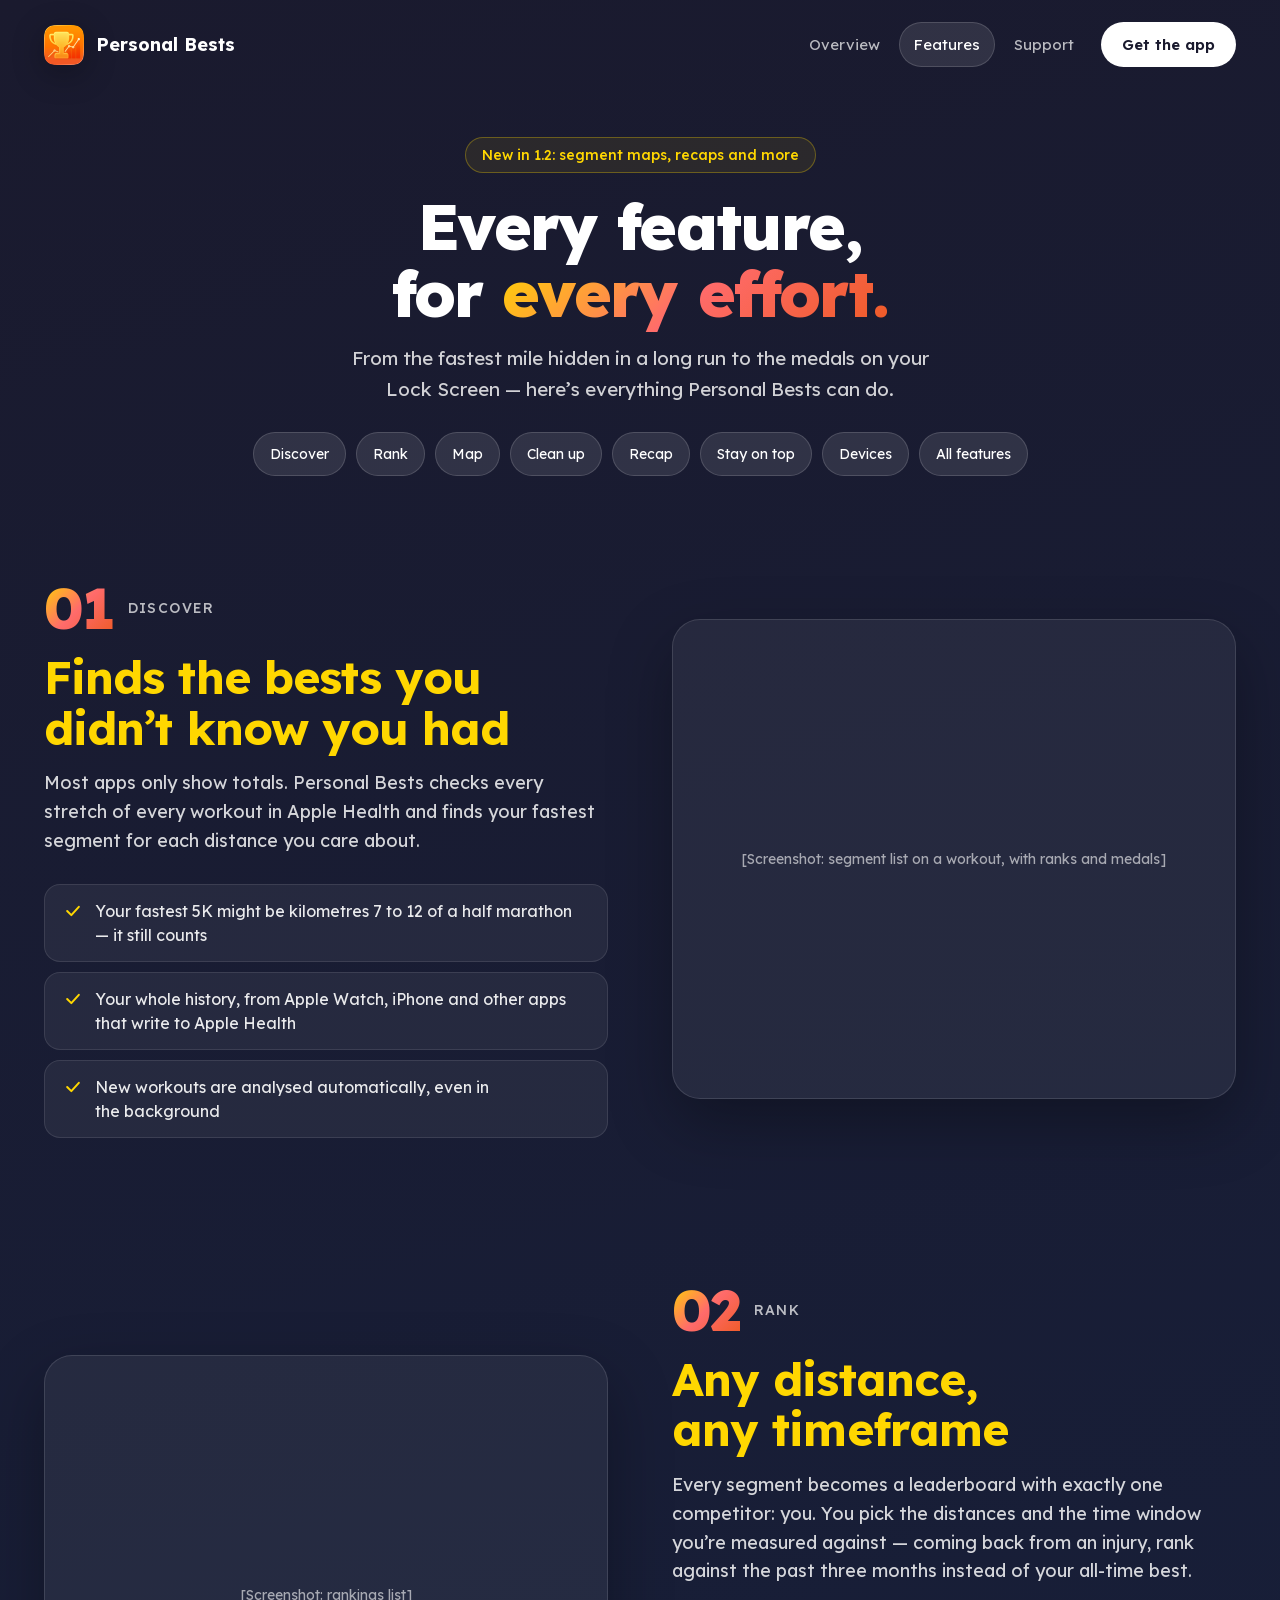
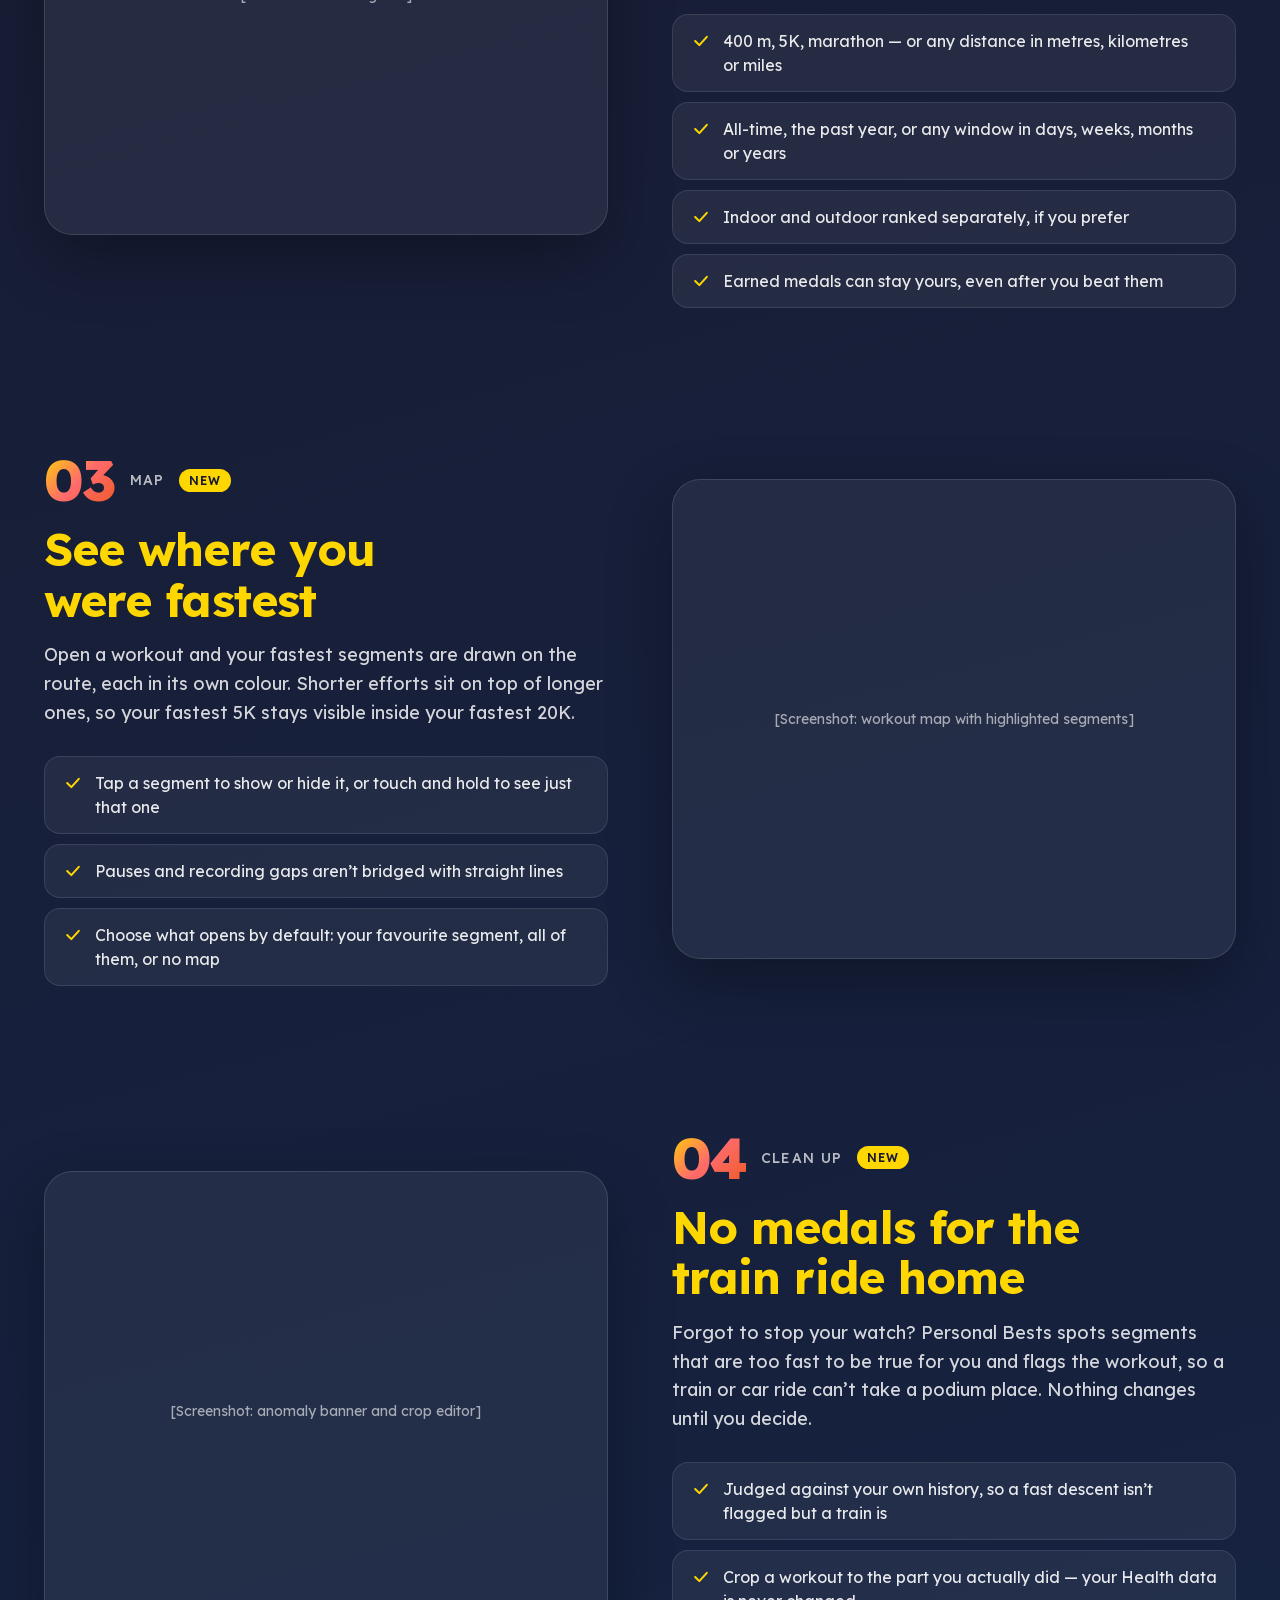
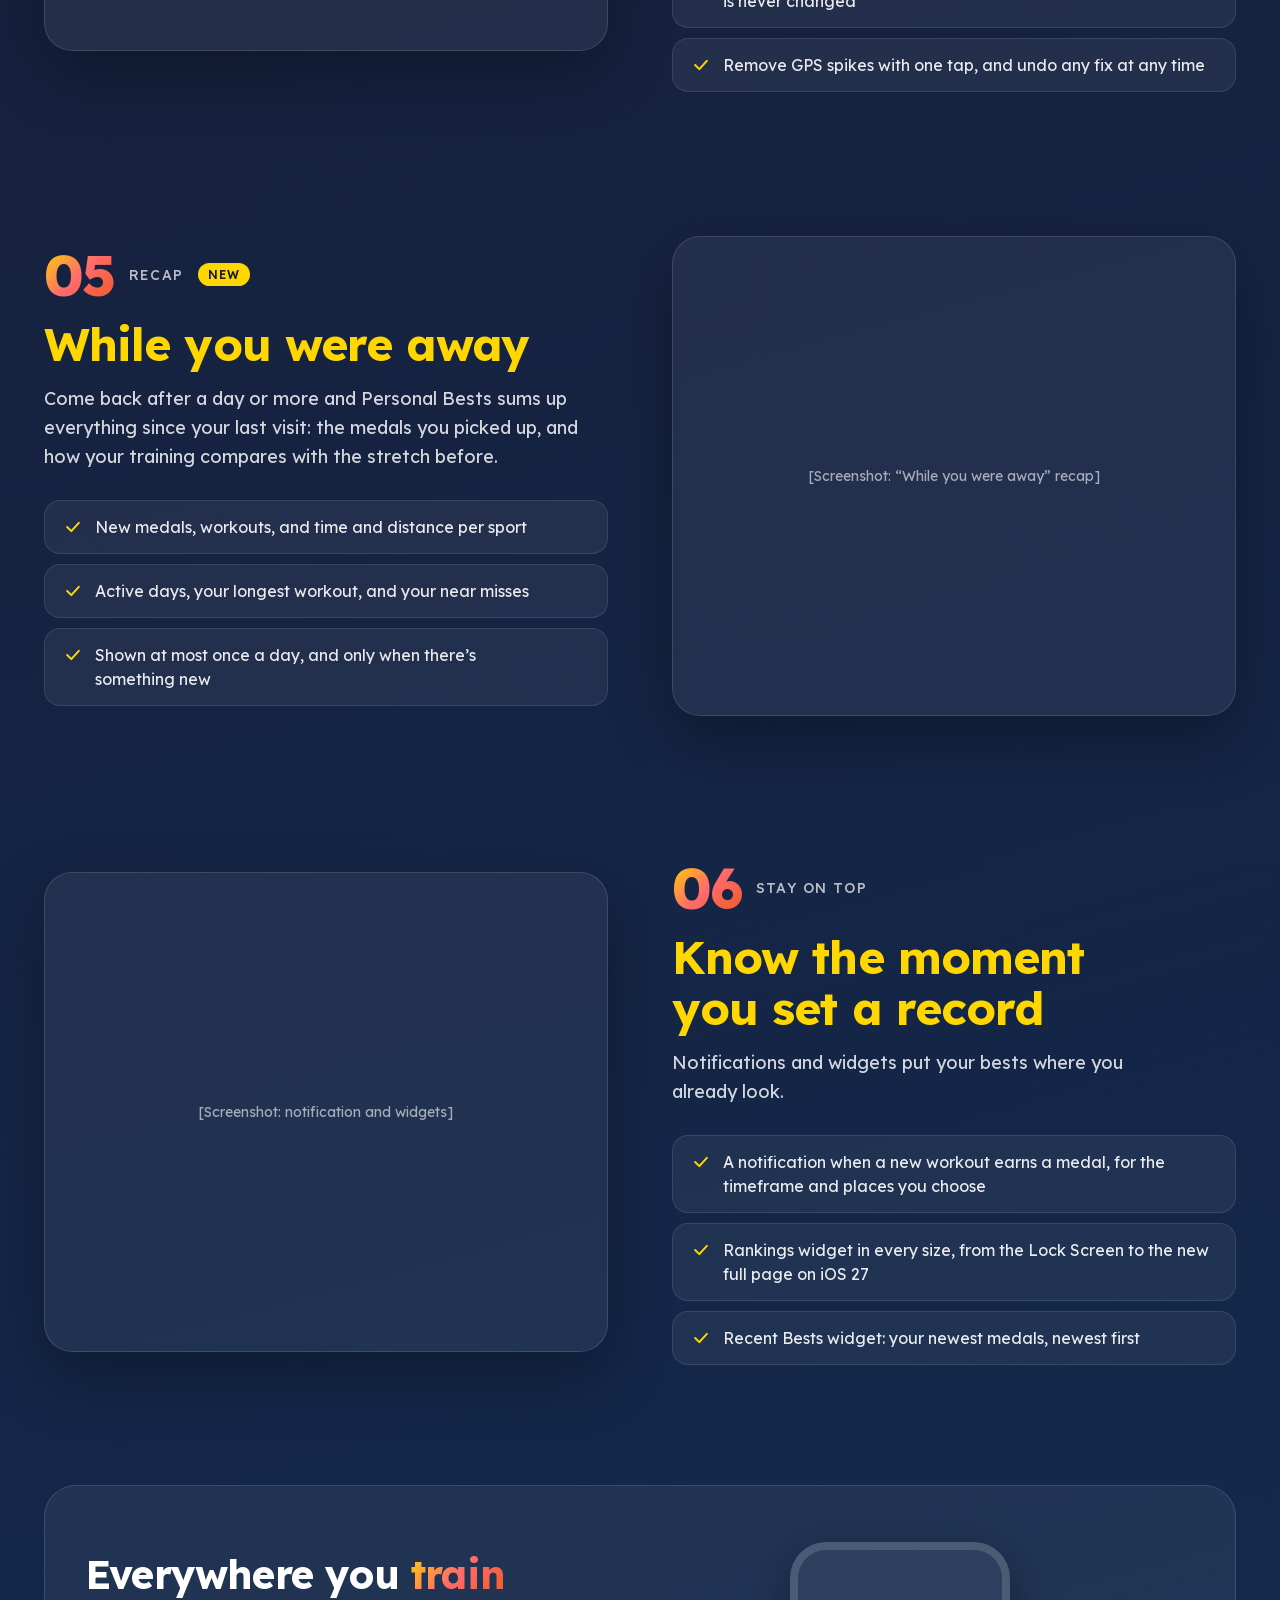
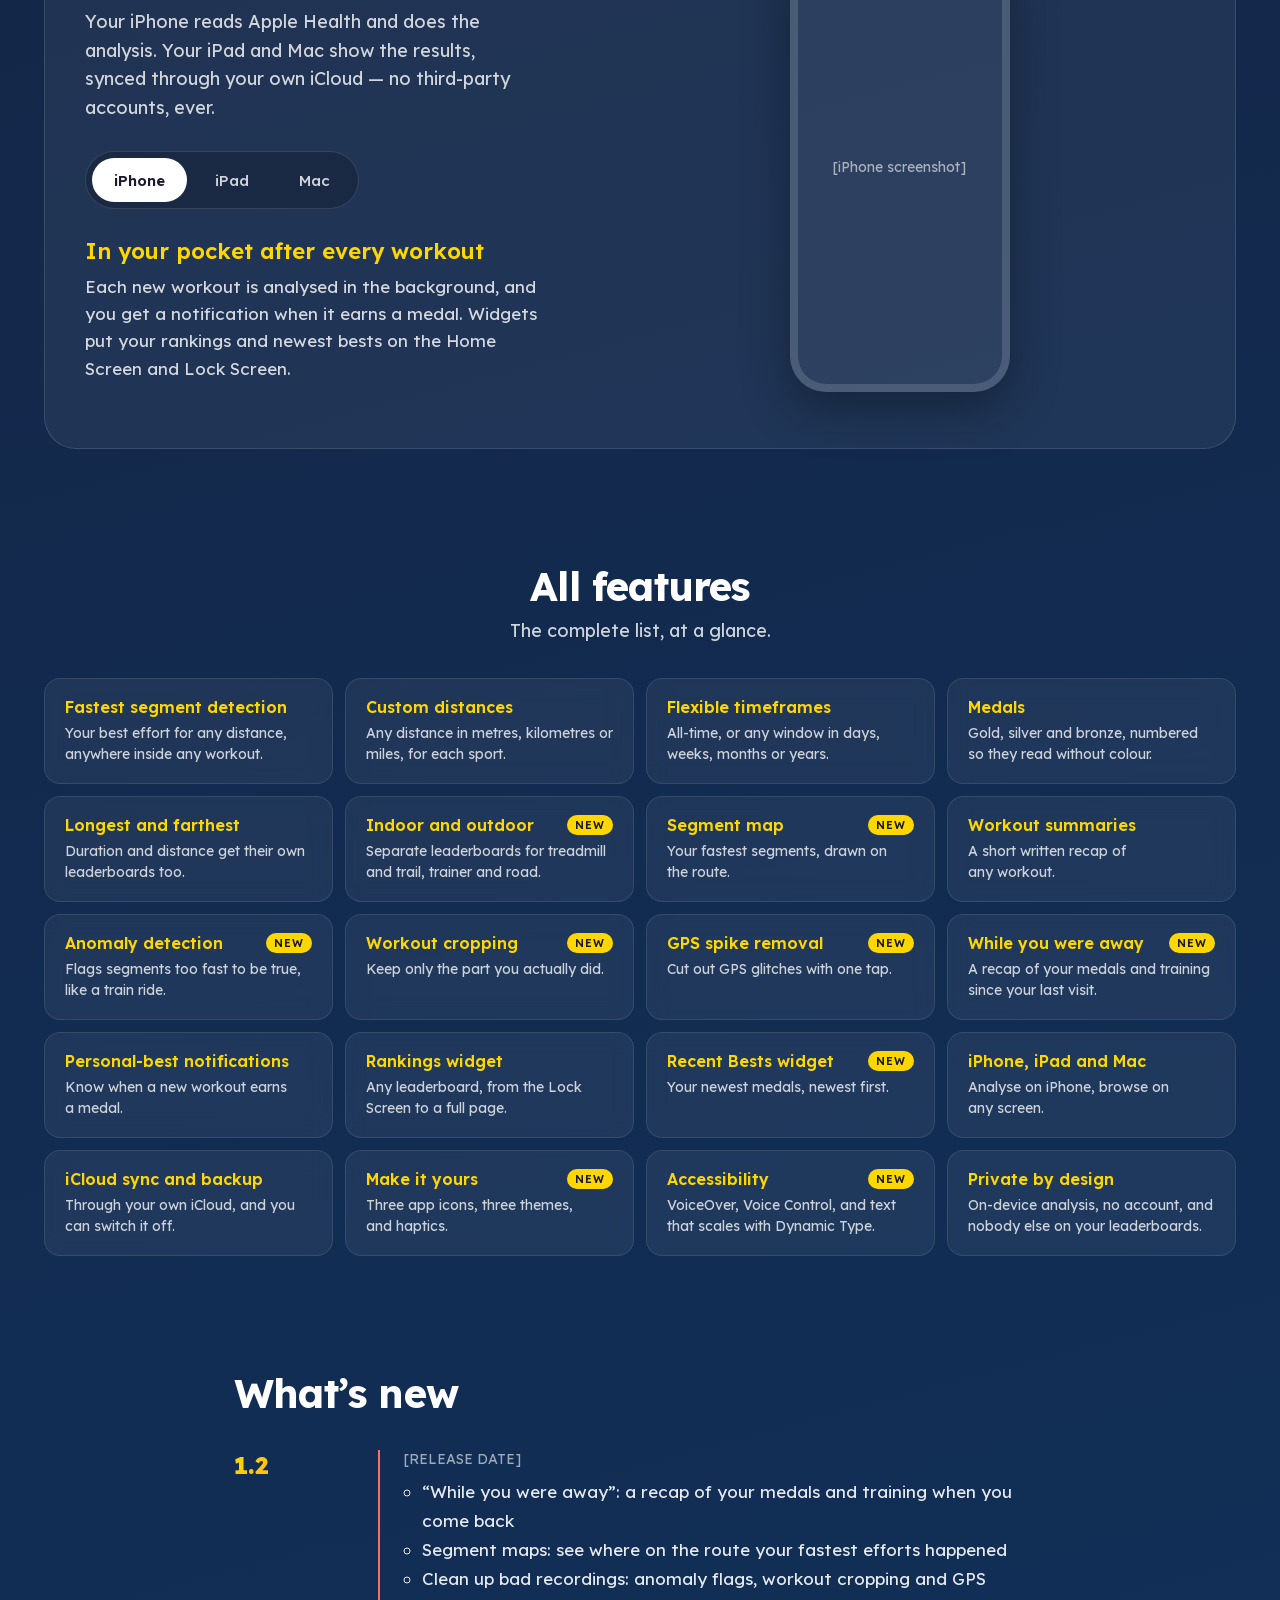
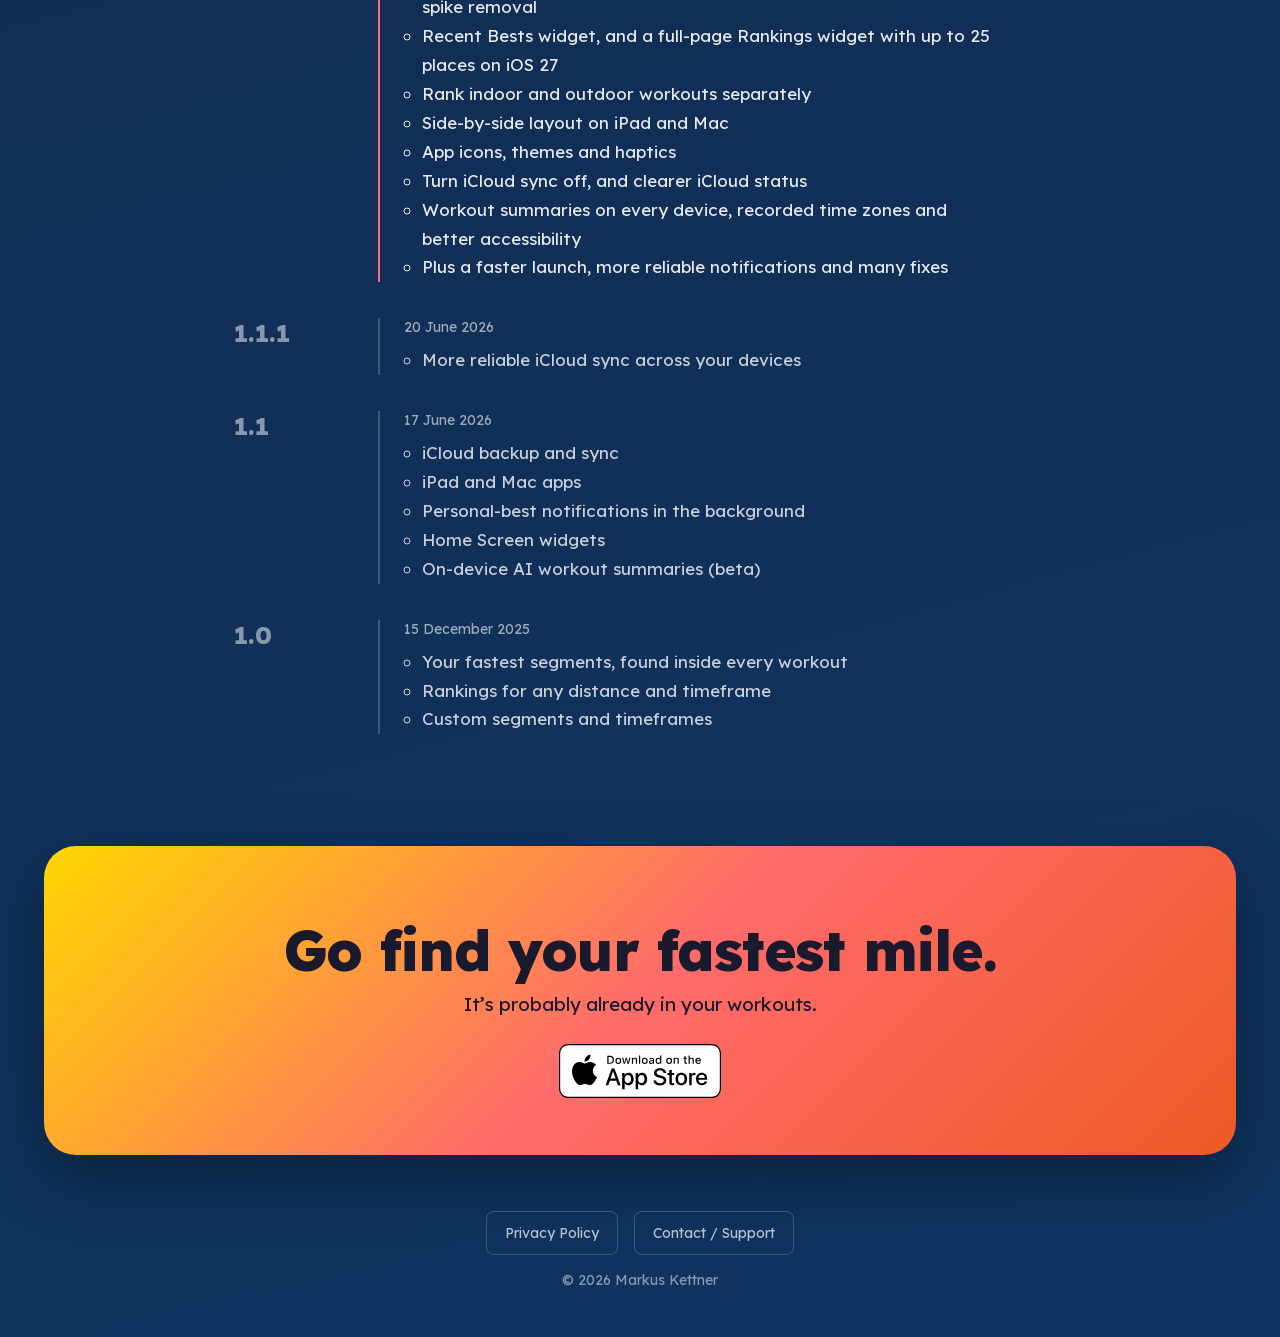
==== features.html @ b1c2fd25 "Redesign the site: new home page, a features page, self-hosted Lexend The home page leads with "Your" ====
<!DOCTYPE html>
<html lang="en">

<head>
    <meta charset="UTF-8">
    <meta name="viewport" content="width=device-width, initial-scale=1.0">
    <title>All Features - Personal Bests</title>
    <meta name="description"
        content="Everything Personal Bests can do: find your fastest efforts inside every workout, rank any distance over any timeframe, and sync privately across iPhone, iPad and Mac.">

    <!-- Open Graph / Facebook -->
    <meta property="og:type" content="website">
    <meta property="og:url" content="https://pb.kettner.berlin/features.html">
    <meta property="og:title" content="All Features - Personal Bests">
    <meta property="og:description"
        content="Everything Personal Bests can do: find your fastest efforts inside every workout, rank any distance over any timeframe, and sync privately across iPhone, iPad and Mac.">
    <meta property="og:image" content="https://pb.kettner.berlin/personal_bests_1200x630.png">
    <meta property="og:image:width" content="1200">
    <meta property="og:image:height" content="630">
    <meta property="og:site_name" content="Personal Bests">

    <!-- Twitter -->
    <meta name="twitter:card" content="summary_large_image">
    <meta name="twitter:title" content="All Features - Personal Bests">
    <meta name="twitter:description"
        content="Everything Personal Bests can do: find your fastest efforts inside every workout, rank any distance over any timeframe, and sync privately across iPhone, iPad and Mac.">
    <meta name="twitter:image" content="https://pb.kettner.berlin/personal_bests_1200x630.png">

    <link rel="icon" type="image/png" href="icon.png">
    <link rel="apple-touch-icon" href="icon.png">
    <link rel="preload" href="fonts/lexend-latin.woff2" as="font" type="font/woff2" crossorigin>
    <link rel="stylesheet" href="styles.css">
</head>

<body>
    <header class="wrap site-header">
        <a href="index.html" class="brand">
            <img src="icon.png" alt="" width="40" height="40">
            Personal Bests
        </a>
        <nav class="site-nav" aria-label="Main">
            <a href="index.html">Overview</a>
            <a href="features.html" aria-current="page">Features</a>
            <a href="support.html">Support</a>
            <a href="https://apps.apple.com/us/app/personal-bests/id6756506641" class="nav-cta" target="_blank" rel="noopener noreferrer">Get the app</a>
        </nav>
    </header>

    <main>
        <section class="wrap-narrow page-header" id="top">
            <a href="#changelog" class="eyebrow-pill">New in 1.2: segment maps, recaps and more</a>
            <h1>Every feature,<br> for <span class="gradient-text nowrap">every effort.</span></h1>
            <p class="lead">From the fastest mile hidden in a long run to the medals on your Lock Screen — here’s everything Personal Bests can do.</p>
            <nav class="pill-row" aria-label="On this page">
                <a href="#discover" class="pill">Discover</a>
                <a href="#rank" class="pill">Rank</a>
                <a href="#map" class="pill">Map</a>
                <a href="#clean-up" class="pill">Clean up</a>
                <a href="#recap" class="pill">Recap</a>
                <a href="#notify" class="pill">Stay on top</a>
                <a href="#devices" class="pill">Devices</a>
                <a href="#all" class="pill">All features</a>
            </nav>
        </section>


        <section class="wrap spot" id="discover">
            <div class="spot-copy">
                <div class="spot-head">
                    <span class="spot-no gradient-text">01</span>
                    <span class="kicker">Discover</span>
                </div>
                <h2>Finds the bests you didn’t know you had</h2>
                <p>Most apps only show totals. Personal Bests checks every stretch of every workout in Apple Health and finds your fastest segment for each distance you care about.</p>
                <ul class="checklist">
                    <li><svg width="20" height="20" viewBox="0 0 24 24" fill="none" stroke="#ffd700" stroke-width="2.4" stroke-linecap="round" stroke-linejoin="round" aria-hidden="true"><path d="M5 12l5 5 9-10"/></svg><span>Your fastest 5K might be kilometres 7 to 12 of a half marathon — it still counts</span></li>
                    <li><svg width="20" height="20" viewBox="0 0 24 24" fill="none" stroke="#ffd700" stroke-width="2.4" stroke-linecap="round" stroke-linejoin="round" aria-hidden="true"><path d="M5 12l5 5 9-10"/></svg><span>Your whole history, from Apple Watch, iPhone and other apps that write to Apple Health</span></li>
                    <li><svg width="20" height="20" viewBox="0 0 24 24" fill="none" stroke="#ffd700" stroke-width="2.4" stroke-linecap="round" stroke-linejoin="round" aria-hidden="true"><path d="M5 12l5 5 9-10"/></svg><span>New workouts are analysed automatically, even in the background</span></li>
                </ul>
            </div>
            <div class="shot">[Screenshot: segment list on a workout, with ranks and medals]</div>
        </section>

        <section class="wrap spot reverse" id="rank">
            <div class="spot-copy">
                <div class="spot-head">
                    <span class="spot-no gradient-text">02</span>
                    <span class="kicker">Rank</span>
                </div>
                <h2>Any distance, any timeframe</h2>
                <p>Every segment becomes a leaderboard with exactly one competitor: you. You pick the distances and the time window you’re measured against — coming back from an injury, rank against the past three months instead of your all-time best.</p>
                <ul class="checklist">
                    <li><svg width="20" height="20" viewBox="0 0 24 24" fill="none" stroke="#ffd700" stroke-width="2.4" stroke-linecap="round" stroke-linejoin="round" aria-hidden="true"><path d="M5 12l5 5 9-10"/></svg><span>400 m, 5K, marathon — or any distance in metres, kilometres or miles</span></li>
                    <li><svg width="20" height="20" viewBox="0 0 24 24" fill="none" stroke="#ffd700" stroke-width="2.4" stroke-linecap="round" stroke-linejoin="round" aria-hidden="true"><path d="M5 12l5 5 9-10"/></svg><span>All-time, the past year, or any window in days, weeks, months or years</span></li>
                    <li><svg width="20" height="20" viewBox="0 0 24 24" fill="none" stroke="#ffd700" stroke-width="2.4" stroke-linecap="round" stroke-linejoin="round" aria-hidden="true"><path d="M5 12l5 5 9-10"/></svg><span>Indoor and outdoor ranked separately, if you prefer</span></li>
                    <li><svg width="20" height="20" viewBox="0 0 24 24" fill="none" stroke="#ffd700" stroke-width="2.4" stroke-linecap="round" stroke-linejoin="round" aria-hidden="true"><path d="M5 12l5 5 9-10"/></svg><span>Earned medals can stay yours, even after you beat them</span></li>
                </ul>
            </div>
            <div class="shot">[Screenshot: rankings list]</div>
        </section>

        <section class="wrap spot" id="map">
            <div class="spot-copy">
                <div class="spot-head">
                    <span class="spot-no gradient-text">03</span>
                    <span class="kicker">Map</span>
                    <span class="badge-new">New</span>
                </div>
                <h2>See where you were fastest</h2>
                <p>Open a workout and your fastest segments are drawn on the route, each in its own colour. Shorter efforts sit on top of longer ones, so your fastest 5K stays visible inside your fastest 20K.</p>
                <ul class="checklist">
                    <li><svg width="20" height="20" viewBox="0 0 24 24" fill="none" stroke="#ffd700" stroke-width="2.4" stroke-linecap="round" stroke-linejoin="round" aria-hidden="true"><path d="M5 12l5 5 9-10"/></svg><span>Tap a segment to show or hide it, or touch and hold to see just that one</span></li>
                    <li><svg width="20" height="20" viewBox="0 0 24 24" fill="none" stroke="#ffd700" stroke-width="2.4" stroke-linecap="round" stroke-linejoin="round" aria-hidden="true"><path d="M5 12l5 5 9-10"/></svg><span>Pauses and recording gaps aren’t bridged with straight lines</span></li>
                    <li><svg width="20" height="20" viewBox="0 0 24 24" fill="none" stroke="#ffd700" stroke-width="2.4" stroke-linecap="round" stroke-linejoin="round" aria-hidden="true"><path d="M5 12l5 5 9-10"/></svg><span>Choose what opens by default: your favourite segment, all of them, or no map</span></li>
                </ul>
            </div>
            <div class="shot">[Screenshot: workout map with highlighted segments]</div>
        </section>

        <section class="wrap spot reverse" id="clean-up">
            <div class="spot-copy">
                <div class="spot-head">
                    <span class="spot-no gradient-text">04</span>
                    <span class="kicker">Clean up</span>
                    <span class="badge-new">New</span>
                </div>
                <h2>No medals for the train ride home</h2>
                <p>Forgot to stop your watch? Personal Bests spots segments that are too fast to be true for you and flags the workout, so a train or car ride can’t take a podium place. Nothing changes until you decide.</p>
                <ul class="checklist">
                    <li><svg width="20" height="20" viewBox="0 0 24 24" fill="none" stroke="#ffd700" stroke-width="2.4" stroke-linecap="round" stroke-linejoin="round" aria-hidden="true"><path d="M5 12l5 5 9-10"/></svg><span>Judged against your own history, so a fast descent isn’t flagged but a train is</span></li>
                    <li><svg width="20" height="20" viewBox="0 0 24 24" fill="none" stroke="#ffd700" stroke-width="2.4" stroke-linecap="round" stroke-linejoin="round" aria-hidden="true"><path d="M5 12l5 5 9-10"/></svg><span>Crop a workout to the part you actually did — your Health data is never changed</span></li>
                    <li><svg width="20" height="20" viewBox="0 0 24 24" fill="none" stroke="#ffd700" stroke-width="2.4" stroke-linecap="round" stroke-linejoin="round" aria-hidden="true"><path d="M5 12l5 5 9-10"/></svg><span>Remove GPS spikes with one tap, and undo any fix at any time</span></li>
                </ul>
            </div>
            <div class="shot">[Screenshot: anomaly banner and crop editor]</div>
        </section>

        <section class="wrap spot" id="recap">
            <div class="spot-copy">
                <div class="spot-head">
                    <span class="spot-no gradient-text">05</span>
                    <span class="kicker">Recap</span>
                    <span class="badge-new">New</span>
                </div>
                <h2>While you were away</h2>
                <p>Come back after a day or more and Personal Bests sums up everything since your last visit: the medals you picked up, and how your training compares with the stretch before.</p>
                <ul class="checklist">
                    <li><svg width="20" height="20" viewBox="0 0 24 24" fill="none" stroke="#ffd700" stroke-width="2.4" stroke-linecap="round" stroke-linejoin="round" aria-hidden="true"><path d="M5 12l5 5 9-10"/></svg><span>New medals, workouts, and time and distance per sport</span></li>
                    <li><svg width="20" height="20" viewBox="0 0 24 24" fill="none" stroke="#ffd700" stroke-width="2.4" stroke-linecap="round" stroke-linejoin="round" aria-hidden="true"><path d="M5 12l5 5 9-10"/></svg><span>Active days, your longest workout, and your near misses</span></li>
                    <li><svg width="20" height="20" viewBox="0 0 24 24" fill="none" stroke="#ffd700" stroke-width="2.4" stroke-linecap="round" stroke-linejoin="round" aria-hidden="true"><path d="M5 12l5 5 9-10"/></svg><span>Shown at most once a day, and only when there’s something new</span></li>
                </ul>
            </div>
            <div class="shot">[Screenshot: “While you were away” recap]</div>
        </section>

        <section class="wrap spot reverse" id="notify">
            <div class="spot-copy">
                <div class="spot-head">
                    <span class="spot-no gradient-text">06</span>
                    <span class="kicker">Stay on top</span>
                </div>
                <h2>Know the moment you set a record</h2>
                <p>Notifications and widgets put your bests where you already look.</p>
                <ul class="checklist">
                    <li><svg width="20" height="20" viewBox="0 0 24 24" fill="none" stroke="#ffd700" stroke-width="2.4" stroke-linecap="round" stroke-linejoin="round" aria-hidden="true"><path d="M5 12l5 5 9-10"/></svg><span>A notification when a new workout earns a medal, for the timeframe and places you choose</span></li>
                    <li><svg width="20" height="20" viewBox="0 0 24 24" fill="none" stroke="#ffd700" stroke-width="2.4" stroke-linecap="round" stroke-linejoin="round" aria-hidden="true"><path d="M5 12l5 5 9-10"/></svg><span>Rankings widget in every size, from the Lock Screen to the new full page on iOS 27</span></li>
                    <li><svg width="20" height="20" viewBox="0 0 24 24" fill="none" stroke="#ffd700" stroke-width="2.4" stroke-linecap="round" stroke-linejoin="round" aria-hidden="true"><path d="M5 12l5 5 9-10"/></svg><span>Recent Bests widget: your newest medals, newest first</span></li>
                </ul>
            </div>
            <div class="shot">[Screenshot: notification and widgets]</div>
        </section>


        <section class="wrap devices" id="devices" aria-labelledby="devices-title">
            <div class="devices-panel">
                <div class="devices-copy">
                    <h2 id="devices-title">Everywhere you <span class="gradient-text">train</span></h2>
                    <p>Your iPhone reads Apple Health and does the analysis. Your iPad and Mac show the results, synced through your own iCloud — no third-party accounts, ever.</p>
                    <div class="segmented" role="group" aria-label="Choose device">
                        <button type="button" data-device="iphone" aria-pressed="true">iPhone</button>
                        <button type="button" data-device="ipad" aria-pressed="false">iPad</button>
                        <button type="button" data-device="mac" aria-pressed="false">Mac</button>
                    </div>
                    <div class="device-detail" data-panel="iphone">
                        <h3>In your pocket after every workout</h3>
                        <p>Each new workout is analysed in the background, and you get a notification when it earns a medal. Widgets put your rankings and newest bests on the Home Screen and Lock Screen.</p>
                    </div>
                    <div class="device-detail" data-panel="ipad" hidden>
                        <h3>Room to dig into your history</h3>
                        <p>Your workout list and its details side by side, with rankings and medals on the big screen. Everything arrives from your iPhone through iCloud.</p>
                    </div>
                    <div class="device-detail" data-panel="mac" hidden>
                        <h3>Review your season on the big screen</h3>
                        <p>The same workouts, rankings and medals on your Mac, with keyboard shortcuts to step through your workouts and widgets on your desktop.</p>
                    </div>
                </div>
                <div class="devices-visual">
                    <div class="shot device-frame iphone" data-panel="iphone">[iPhone screenshot]</div>
                    <div class="shot device-frame ipad" data-panel="ipad" hidden>[iPad screenshot]</div>
                    <div class="shot device-frame mac" data-panel="mac" hidden>[Mac screenshot]</div>
                </div>
            </div>
        </section>

        <section class="wrap all" id="all">
            <h2 class="section-title">All features</h2>
            <p class="section-sub">The complete list, at a glance.</p>
            <div class="feature-grid">
            <div class="feature-tile">
                <div class="feature-tile-head"><h3>Fastest segment detection</h3></div>
                <p>Your best effort for any distance, anywhere inside any workout.</p>
            </div>
            <div class="feature-tile">
                <div class="feature-tile-head"><h3>Custom distances</h3></div>
                <p>Any distance in metres, kilometres or miles, for each sport.</p>
            </div>
            <div class="feature-tile">
                <div class="feature-tile-head"><h3>Flexible timeframes</h3></div>
                <p>All-time, or any window in days, weeks, months or years.</p>
            </div>
            <div class="feature-tile">
                <div class="feature-tile-head"><h3>Medals</h3></div>
                <p>Gold, silver and bronze, numbered so they read without colour.</p>
            </div>
            <div class="feature-tile">
                <div class="feature-tile-head"><h3>Longest and farthest</h3></div>
                <p>Duration and distance get their own leaderboards too.</p>
            </div>
            <div class="feature-tile">
                <div class="feature-tile-head"><h3>Indoor and outdoor</h3><span class="badge-new small">New</span></div>
                <p>Separate leaderboards for treadmill and trail, trainer and road.</p>
            </div>
            <div class="feature-tile">
                <div class="feature-tile-head"><h3>Segment map</h3><span class="badge-new small">New</span></div>
                <p>Your fastest segments, drawn on the route.</p>
            </div>
            <div class="feature-tile">
                <div class="feature-tile-head"><h3>Workout summaries</h3></div>
                <p>A short written recap of any workout.</p>
            </div>
            <div class="feature-tile">
                <div class="feature-tile-head"><h3>Anomaly detection</h3><span class="badge-new small">New</span></div>
                <p>Flags segments too fast to be true, like a train ride.</p>
            </div>
            <div class="feature-tile">
                <div class="feature-tile-head"><h3>Workout cropping</h3><span class="badge-new small">New</span></div>
                <p>Keep only the part you actually did.</p>
            </div>
            <div class="feature-tile">
                <div class="feature-tile-head"><h3>GPS spike removal</h3><span class="badge-new small">New</span></div>
                <p>Cut out GPS glitches with one tap.</p>
            </div>
            <div class="feature-tile">
                <div class="feature-tile-head"><h3>While you were away</h3><span class="badge-new small">New</span></div>
                <p>A recap of your medals and training since your last visit.</p>
            </div>
            <div class="feature-tile">
                <div class="feature-tile-head"><h3>Personal-best notifications</h3></div>
                <p>Know when a new workout earns a medal.</p>
            </div>
            <div class="feature-tile">
                <div class="feature-tile-head"><h3>Rankings widget</h3></div>
                <p>Any leaderboard, from the Lock Screen to a full page.</p>
            </div>
            <div class="feature-tile">
                <div class="feature-tile-head"><h3>Recent Bests widget</h3><span class="badge-new small">New</span></div>
                <p>Your newest medals, newest first.</p>
            </div>
            <div class="feature-tile">
                <div class="feature-tile-head"><h3>iPhone, iPad and Mac</h3></div>
                <p>Analyse on iPhone, browse on any screen.</p>
            </div>
            <div class="feature-tile">
                <div class="feature-tile-head"><h3>iCloud sync and backup</h3></div>
                <p>Through your own iCloud, and you can switch it off.</p>
            </div>
            <div class="feature-tile">
                <div class="feature-tile-head"><h3>Make it yours</h3><span class="badge-new small">New</span></div>
                <p>Three app icons, three themes, and haptics.</p>
            </div>
            <div class="feature-tile">
                <div class="feature-tile-head"><h3>Accessibility</h3><span class="badge-new small">New</span></div>
                <p>VoiceOver, Voice Control, and text that scales with Dynamic Type.</p>
            </div>
            <div class="feature-tile">
                <div class="feature-tile-head"><h3>Private by design</h3></div>
                <p>On-device analysis, no account, and nobody else on your leaderboards.</p>
            </div>
            </div>
        </section>

        <section class="changelog" id="changelog">
            <h2 class="section-title">What’s new</h2>
            <ol class="releases">
                <li class="release current">
                    <div class="release-version gradient-text">1.2</div>
                    <div class="release-body">
                        <div class="release-date">[RELEASE DATE]</div>
                        <ul>
                            <li>“While you were away”: a recap of your medals and training when you come back</li>
                            <li>Segment maps: see where on the route your fastest efforts happened</li>
                            <li>Clean up bad recordings: anomaly flags, workout cropping and GPS spike removal</li>
                            <li>Recent Bests widget, and a full-page Rankings widget with up to 25 places on iOS 27</li>
                            <li>Rank indoor and outdoor workouts separately</li>
                            <li>Side-by-side layout on iPad and Mac</li>
                            <li>App icons, themes and haptics</li>
                            <li>Turn iCloud sync off, and clearer iCloud status</li>
                            <li>Workout summaries on every device, recorded time zones and better accessibility</li>
                            <li>Plus a faster launch, more reliable notifications and many fixes</li>
                        </ul>
                    </div>
                </li>
                <li class="release">
                    <div class="release-version">1.1.1</div>
                    <div class="release-body">
                        <div class="release-date">20 June 2026</div>
                        <ul>
                            <li>More reliable iCloud sync across your devices</li>
                        </ul>
                    </div>
                </li>
                <li class="release">
                    <div class="release-version">1.1</div>
                    <div class="release-body">
                        <div class="release-date">17 June 2026</div>
                        <ul>
                            <li>iCloud backup and sync</li>
                            <li>iPad and Mac apps</li>
                            <li>Personal-best notifications in the background</li>
                            <li>Home Screen widgets</li>
                            <li>On-device AI workout summaries (beta)</li>
                        </ul>
                    </div>
                </li>
                <li class="release">
                    <div class="release-version">1.0</div>
                    <div class="release-body">
                        <div class="release-date">15 December 2025</div>
                        <ul>
                            <li>Your fastest segments, found inside every workout</li>
                            <li>Rankings for any distance and timeframe</li>
                            <li>Custom segments and timeframes</li>
                        </ul>
                    </div>
                </li>
            </ol>
        </section>

        <section class="wrap cta">
            <div class="cta-card">
                <h2>Go find your fastest mile.</h2>
                <p>It’s probably already in your workouts.</p>
                <a href="https://apps.apple.com/us/app/personal-bests/id6756506641" class="app-store-badge" target="_blank" rel="noopener noreferrer">
                    <img src="app-store-badge.svg" alt="Download on the App Store">
                </a>
            </div>
        </section>
    </main>

    <footer class="wrap site-footer">
        <a href="privacy_policy.html" class="footer-link">Privacy Policy</a>
        <a href="support.html" class="footer-link">Contact / Support</a>
        <span class="copyright">© <script>document.write(new Date().getFullYear())</script> Markus Kettner</span>
    </footer>

    <script>
        // Device switcher: toggles the copy + screenshot panels for iPhone / iPad / Mac.
        (function () {
            var buttons = document.querySelectorAll('.segmented [data-device]');
            var panels = document.querySelectorAll('.devices [data-panel]');
            buttons.forEach(function (btn) {
                btn.addEventListener('click', function () {
                    var device = btn.getAttribute('data-device');
                    buttons.forEach(function (b) { b.setAttribute('aria-pressed', String(b === btn)); });
                    panels.forEach(function (p) { p.hidden = p.getAttribute('data-panel') !== device; });
                });
            });
        })();
    </script>
</body>

</html>
---- styles.css ----
/* Personal Bests — shared styles for all pages */

/* Lexend, self-hosted (no request to Google). One variable file per subset covers weights
   400–800. Licence: fonts/Lexend-OFL.txt (SIL Open Font License 1.1). */
@font-face {
    font-family: 'Lexend';
    font-style: normal;
    font-weight: 400 800;
    font-display: swap;
    src: url('fonts/lexend-latin-ext.woff2') format('woff2');
    unicode-range: U+0100-02BA, U+02BD-02C5, U+02C7-02CC, U+02CE-02D7, U+02DD-02FF, U+0304, U+0308, U+0329, U+1D00-1DBF, U+1E00-1E9F, U+1EF2-1EFF, U+2020, U+20A0-20AB, U+20AD-20C4, U+2113, U+2C60-2C7F, U+A720-A7FF;
}
@font-face {
    font-family: 'Lexend';
    font-style: normal;
    font-weight: 400 800;
    font-display: swap;
    src: url('fonts/lexend-latin.woff2') format('woff2');
    unicode-range: U+0000-00FF, U+0131, U+0152-0153, U+02BB-02BC, U+02C6, U+02DA, U+02DC, U+0304, U+0308, U+0329, U+2000-206F, U+20AC, U+2122, U+2191, U+2193, U+2212, U+2215, U+FEFF, U+FFFD;
}

:root {
    --navy-1: #1a1a2e;
    --navy-2: #16213e;
    --navy-3: #0f3460;
    --gold: #ffd700;
    --gold-hover: #ffe866;
    --coral: #ff6b6b;
    --orange: #ee5a24;
    --brand-gradient: linear-gradient(135deg, #ffd700 0%, #ff6b6b 50%, #ee5a24 100%);
    --text: #ffffff;
    --text-2: rgba(255, 255, 255, 0.82);
    --text-3: rgba(255, 255, 255, 0.7);
    --text-4: rgba(255, 255, 255, 0.5);
    --glass: rgba(255, 255, 255, 0.06);
    --glass-strong: rgba(255, 255, 255, 0.1);
    --line: rgba(255, 255, 255, 0.1);
    --line-strong: rgba(255, 255, 255, 0.15);
    --shadow: 0 24px 64px rgba(0, 0, 0, 0.3);
}

*, *::before, *::after { margin: 0; padding: 0; box-sizing: border-box; }

html { scroll-behavior: smooth; }

body {
    font-family: 'Lexend', -apple-system, BlinkMacSystemFont, 'SF Pro Display', 'Segoe UI', Roboto, sans-serif;
    color: var(--text);
    background: linear-gradient(165deg, var(--navy-1) 0%, var(--navy-2) 40%, var(--navy-3) 100%);
    background-color: var(--navy-2);
    min-height: 100vh;
    -webkit-font-smoothing: antialiased;
}

a { color: var(--gold); }
a:hover { color: var(--gold-hover); }
img { display: block; max-width: 100%; }
p, li { text-wrap: pretty; }

.wrap { max-width: 1240px; margin: 0 auto; padding: 0 24px; }
.wrap-narrow { max-width: 900px; margin: 0 auto; padding: 0 24px; }

.gradient-text {
    background: var(--brand-gradient);
    -webkit-background-clip: text;
    background-clip: text;
    -webkit-text-fill-color: transparent;
}

/* Keeps a short headline phrase (the gradient payoff) on one line. */
.nowrap { white-space: nowrap; }

/* ---------- Nav ---------- */
.site-header {
    display: flex; flex-wrap: wrap; align-items: center; justify-content: space-between;
    gap: 16px; padding-top: 22px; padding-bottom: 22px;
}
.brand { display: flex; align-items: center; gap: 12px; color: var(--text); text-decoration: none; font-weight: 700; font-size: 18px; }
.brand:hover { color: var(--text); }
.brand img { width: 40px; height: 40px; border-radius: 10px; box-shadow: 0 8px 32px rgba(0, 0, 0, 0.3); }
.site-nav { display: flex; flex-wrap: wrap; align-items: center; gap: 4px; font-size: 15px; }
.site-nav a { color: var(--text-3); text-decoration: none; padding: 12px 14px; border-radius: 50px; border: 1px solid transparent; }
.site-nav a:hover { color: var(--text); }
.site-nav a[aria-current="page"] { color: var(--text); background: var(--glass-strong); border-color: var(--line-strong); }
.site-nav .nav-cta { margin-left: 8px; color: var(--navy-1); background: #ffffff; font-weight: 600; padding: 12px 20px; }
.site-nav .nav-cta:hover { color: var(--navy-1); opacity: 0.9; }

/* ---------- Buttons, pills, badges ---------- */
.btn {
    display: inline-flex; align-items: center; gap: 10px;
    font-weight: 600; font-size: 17px; text-decoration: none;
    padding: 16px 26px; border-radius: 50px;
    transition: transform 0.2s ease, background 0.2s ease;
}
.btn:hover { transform: translateY(-2px); }
.btn-outline { color: var(--text); font-weight: 500; border: 1px solid rgba(255, 255, 255, 0.2); }
.btn-outline:hover { color: var(--text); background: var(--glass-strong); }
.btn-glass { color: var(--text); font-size: 18px; padding: 18px 32px; background: var(--glass-strong); border: 1px solid rgba(255, 255, 255, 0.25); }
.btn-glass:hover { color: var(--text); background: rgba(255, 255, 255, 0.15); }
.btn-dark { color: #ffffff; background: var(--navy-1); }
.btn-dark:hover { color: #ffffff; }

.app-store-badge { display: inline-block; transition: transform 0.2s ease, opacity 0.2s ease; }
.app-store-badge:hover { transform: translateY(-2px); opacity: 0.9; }
.app-store-badge img { height: 54px; width: auto; }

.pill-row { display: flex; flex-wrap: wrap; gap: 10px; font-size: 14px; }
.pill { color: var(--text); text-decoration: none; padding: 10px 16px; border-radius: 50px; background: var(--glass-strong); border: 1px solid var(--line-strong); }
a.pill { padding: 12px 16px; }
a.pill:hover { color: var(--text); background: rgba(255, 255, 255, 0.15); }

.eyebrow-pill {
    display: inline-block; font-size: 14px; font-weight: 500; color: var(--gold);
    padding: 8px 16px; border-radius: 50px;
    background: rgba(255, 215, 0, 0.08); border: 1px solid rgba(255, 215, 0, 0.3);
}
a.eyebrow-pill { text-decoration: none; transition: background 0.2s ease; }
a.eyebrow-pill:hover { color: var(--gold); background: rgba(255, 215, 0, 0.14); }
.badge-new {
    flex: none; font-size: 12px; font-weight: 600; color: var(--navy-1); background: var(--gold);
    padding: 4px 10px; border-radius: 50px; text-transform: uppercase; letter-spacing: 0.08em;
}
.badge-new.small { font-size: 11px; padding: 3px 8px; }

/* ---------- Screenshot placeholders (replace with <img>) ---------- */
.shot {
    display: flex; align-items: center; justify-content: center; text-align: center;
    padding: 24px; color: rgba(255, 255, 255, 0.6); font-size: 14px;
    background: var(--glass); border: 1px solid rgba(255, 255, 255, 0.12);
    box-shadow: var(--shadow); overflow: hidden;
}
.shot img { width: 100%; height: 100%; object-fit: cover; }

/* ---------- Home hero ---------- */
.hero { display: flex; flex-wrap: wrap; gap: 56px; align-items: center; padding-top: 48px; padding-bottom: 88px; }
.hero-copy { flex: 1 1 520px; min-width: 0; }
.hero h1 { font-size: clamp(48px, 6.4vw, 88px); line-height: 1; font-weight: 800; letter-spacing: -0.03em; margin-bottom: 24px; }
.hero .lead { max-width: 560px; font-size: 20px; line-height: 1.6; color: rgba(255, 255, 255, 0.8); margin-bottom: 32px; }
.hero-actions { display: flex; flex-wrap: wrap; align-items: center; gap: 16px; margin-bottom: 32px; }
.hero-visual { flex: 1 1 340px; display: flex; justify-content: center; position: relative; }
.hero-glow {
    position: absolute; width: 360px; height: 360px; max-width: 100%;
    top: 50%; left: 50%; transform: translate(-50%, -50%); border-radius: 50%;
    background: radial-gradient(circle, rgba(255, 107, 107, 0.35) 0%, rgba(238, 90, 36, 0.12) 45%, rgba(15, 52, 96, 0) 70%);
}
.phone { position: relative; width: 300px; height: 620px; border-radius: 48px; border: 10px solid rgba(255, 255, 255, 0.14); box-shadow: 0 24px 64px rgba(0, 0, 0, 0.4); }

/* ---------- Features page header ---------- */
.page-header { text-align: center; padding-top: 48px; padding-bottom: 32px; }
.page-header h1 { font-size: clamp(40px, 5vw, 64px); line-height: 1.05; font-weight: 800; letter-spacing: -0.03em; margin: 20px 0 16px; }
.page-header .lead { max-width: 620px; margin: 0 auto; font-size: 19px; line-height: 1.6; color: rgba(255, 255, 255, 0.8); }
.page-header .pill-row { justify-content: center; margin-top: 28px; }

/* ---------- Feature spotlights ---------- */
.spot { display: flex; flex-wrap: wrap; gap: 64px; align-items: center; padding-top: 72px; padding-bottom: 72px; scroll-margin-top: 16px; }
.spot.reverse { flex-direction: row-reverse; }
.spot-copy { flex: 1 1 440px; min-width: 0; }
.spot-head { display: flex; flex-wrap: wrap; align-items: center; gap: 14px; }
.spot-no { font-size: 56px; line-height: 1; font-weight: 800; letter-spacing: -0.03em; }
.kicker { font-size: 14px; font-weight: 500; color: var(--text-3); text-transform: uppercase; letter-spacing: 0.1em; }
.spot h2 { font-size: clamp(32px, 3.6vw, 46px); line-height: 1.1; font-weight: 700; letter-spacing: -0.02em; color: var(--gold); margin: 16px 0; text-wrap: balance; }
.spot-copy > p { font-size: 18px; line-height: 1.6; color: var(--text-2); margin-bottom: 28px; }
.spot .shot { flex: 1 1 440px; min-width: 0; height: 480px; border-radius: 28px; }

.checklist { list-style: none; display: flex; flex-direction: column; gap: 10px; }
.checklist li {
    display: flex; gap: 12px; align-items: flex-start;
    padding: 14px 18px; border-radius: 16px; background: var(--glass); border: 1px solid var(--line);
    font-size: 16px; line-height: 1.5; color: rgba(255, 255, 255, 0.9);
}
.checklist svg { flex: none; margin-top: 2px; }

.see-all { text-align: center; padding-top: 48px; }
.see-all p { font-size: 20px; line-height: 1.6; color: rgba(255, 255, 255, 0.8); margin-bottom: 24px; }

/* ---------- Device switcher ---------- */
.devices { margin-top: 48px; scroll-margin-top: 16px; }
.devices-panel {
    border-radius: 32px; background: var(--glass); border: 1px solid rgba(255, 255, 255, 0.12);
    padding: 56px 40px; display: flex; flex-wrap: wrap; gap: 48px; align-items: center;
}
.devices-copy { flex: 1 1 360px; min-width: 0; }
.devices h2 { font-size: 40px; font-weight: 700; line-height: 1.1; letter-spacing: -0.02em; margin-bottom: 12px; }
.devices-copy > p { font-size: 18px; line-height: 1.6; color: rgba(255, 255, 255, 0.8); margin-bottom: 28px; }
.segmented { display: inline-flex; flex-wrap: wrap; gap: 6px; padding: 6px; border-radius: 50px; background: rgba(0, 0, 0, 0.2); border: 1px solid rgba(255, 255, 255, 0.12); }
.segmented button {
    min-height: 44px; padding: 10px 22px; border-radius: 50px; border: 0; cursor: pointer;
    font: inherit; font-size: 15px; font-weight: 500; background: transparent; color: rgba(255, 255, 255, 0.8);
}
.segmented button[aria-pressed="true"] { font-weight: 600; background: #ffffff; color: var(--navy-1); }
.segmented button:focus-visible { outline: 2px solid var(--gold); outline-offset: 2px; }
.device-detail h3 { font-size: 22px; font-weight: 600; color: var(--gold); margin: 28px 0 8px; }
.device-detail p { font-size: 17px; line-height: 1.6; color: var(--text-2); }
.devices-visual { flex: 1 1 480px; min-width: 0; min-height: 380px; display: flex; align-items: center; justify-content: center; }
.device-frame { flex: none; max-width: 100%; border: 8px solid rgba(255, 255, 255, 0.14); box-shadow: 0 16px 48px rgba(0, 0, 0, 0.35); }
.device-frame.iphone { width: 220px; height: 450px; border-radius: 36px; }
.device-frame.ipad { width: 440px; height: 320px; border-radius: 28px; }
.device-frame.mac { width: 520px; height: 330px; border-radius: 14px; }
[hidden] { display: none !important; }

/* ---------- All features grid ---------- */
.section-title { font-size: 40px; font-weight: 700; letter-spacing: -0.02em; }
.all { padding-top: 112px; scroll-margin-top: 16px; }
.all .section-title, .all .section-sub { text-align: center; }
.section-sub { font-size: 18px; color: rgba(255, 255, 255, 0.8); margin: 8px 0 36px; }
.feature-grid { display: grid; grid-template-columns: repeat(auto-fit, minmax(260px, 1fr)); gap: 12px; }
.feature-tile { padding: 18px 20px; border-radius: 16px; background: var(--glass); border: 1px solid var(--line); backdrop-filter: blur(10px); }
.feature-tile-head { display: flex; align-items: center; justify-content: space-between; gap: 8px; }
.feature-tile h3 { font-size: 16px; font-weight: 600; color: var(--gold); }
.feature-tile p { margin-top: 6px; font-size: 14px; line-height: 1.5; color: rgba(255, 255, 255, 0.78); }

/* ---------- Changelog ---------- */
.changelog { max-width: 860px; margin: 0 auto; padding: 112px 24px 0; scroll-margin-top: 16px; }
.changelog .section-title { margin-bottom: 32px; }
.releases { list-style: none; display: flex; flex-direction: column; gap: 36px; }
.release { display: flex; flex-wrap: wrap; gap: 8px 24px; }
.release-version { flex: 0 0 120px; font-size: 24px; font-weight: 800; color: var(--text-4); }
.release-body { flex: 1 1 280px; min-width: 0; padding-left: 24px; border-left: 2px solid rgba(255, 255, 255, 0.2); }
.release.current .release-body { border-left-color: var(--coral); }
.release-date { font-size: 14px; color: rgba(255, 255, 255, 0.6); }
.release-body ul { margin-top: 10px; padding-left: 18px; font-size: 17px; line-height: 1.7; color: rgba(255, 255, 255, 0.78); }
.release.current ul { color: rgba(255, 255, 255, 0.9); }

/* ---------- Text pages (privacy policy, support) ---------- */
.text-page { padding-top: 48px; padding-bottom: 72px; }
.text-header { margin-bottom: 40px; }
.text-header h1 { font-size: clamp(40px, 5vw, 64px); line-height: 1.05; font-weight: 800; letter-spacing: -0.03em; margin: 12px 0 20px; text-wrap: balance; }
.text-header .lead { font-size: 19px; line-height: 1.6; color: rgba(255, 255, 255, 0.8); }
.text-meta { margin-top: 16px; font-size: 14px; color: var(--text-4); }
.text-page .checklist { margin-bottom: 40px; }
.prose-card { padding: 32px; border-radius: 28px; background: var(--glass); border: 1px solid var(--line); scroll-margin-top: 16px; }
.prose-card + .prose-card { margin-top: 16px; }
.prose-card h2 { font-size: 22px; font-weight: 600; line-height: 1.3; color: var(--gold); margin-bottom: 12px; }
.prose-card p, .prose-card li { font-size: 17px; line-height: 1.7; color: var(--text-2); }
.prose-card p + p, .prose-card ul + p, .prose-card p + ul { margin-top: 12px; }
.prose-card ul { padding-left: 20px; }
.prose-card li + li { margin-top: 4px; }
.prose-card strong { color: var(--text); font-weight: 600; }
.prose-card .btn { margin-top: 20px; }

/* ---------- Closing CTA + footer ---------- */
.cta { padding-top: 112px; padding-bottom: 40px; }
/* Optical centring: the wide, bold headline makes the card's content top-heavy, while the narrow
   badge leaves the bottom corners empty. Measured as ink weighted by lightness contrast against the
   gradient, the content's centre of mass sits ~22px above the card's centre at full width and is
   roughly neutral on phones (where the headline wraps and the badge carries more weight). Shifting
   the content down by half that difference — 0 at ≤500px, rising linearly to 11px at the 1240px
   wrap width — balances it without crowding the badge against the bottom edge. */
.cta-card {
    --cta-optical: clamp(0px, 1.5vw - 7.5px, 11px);
    border-radius: 32px; padding: calc(64px + var(--cta-optical)) 32px calc(64px - var(--cta-optical)); text-align: center;
    background: var(--brand-gradient); color: var(--navy-1); box-shadow: 0 24px 64px rgba(0, 0, 0, 0.35);
}
.cta-card h2 { font-size: clamp(34px, 4.6vw, 56px); font-weight: 800; line-height: 1.05; letter-spacing: -0.02em; margin-bottom: 12px; }
.cta-card p { font-size: 19px; margin-bottom: 28px; }
.cta-card .app-store-badge { margin: 0 auto; }

.site-footer {
    display: flex; flex-wrap: wrap; gap: 16px; justify-content: center; align-items: center;
    padding-top: 16px; padding-bottom: 48px; font-size: 14px; color: var(--text-4);
}
.footer-link { color: var(--text-3); text-decoration: none; padding: 12px 18px; border-radius: 8px; border: 1px solid rgba(255, 255, 255, 0.2); transition: all 0.2s ease; }
.footer-link:hover { color: #ffffff; background: var(--glass-strong); border-color: rgba(255, 255, 255, 0.4); }
.site-footer .copyright { flex-basis: 100%; text-align: center; }

@media (max-width: 600px) {
    /* Below ~375px the desktop minimums leave a single word on its own line
       ("Your", "for"); scaling with the viewport keeps the phone line breaks down to 320px. */
    .hero h1 { font-size: clamp(40px, 12.8vw, 48px); }
    .page-header h1 { font-size: clamp(32px, 9.6vw, 40px); }
    .hero { padding-bottom: 48px; gap: 40px; }
    .spot { gap: 32px; padding-top: 48px; padding-bottom: 48px; }
    .spot .shot { height: 360px; }
    .devices-panel { padding: 32px 20px; }
    .prose-card { padding: 24px 20px; border-radius: 20px; }
    .text-header h1 { font-size: clamp(32px, 9.6vw, 40px); }
    .phone { width: 260px; height: 540px; }
}

@media (prefers-reduced-motion: reduce) {
    html { scroll-behavior: auto; }
    .btn, .app-store-badge { transition: none; }
}
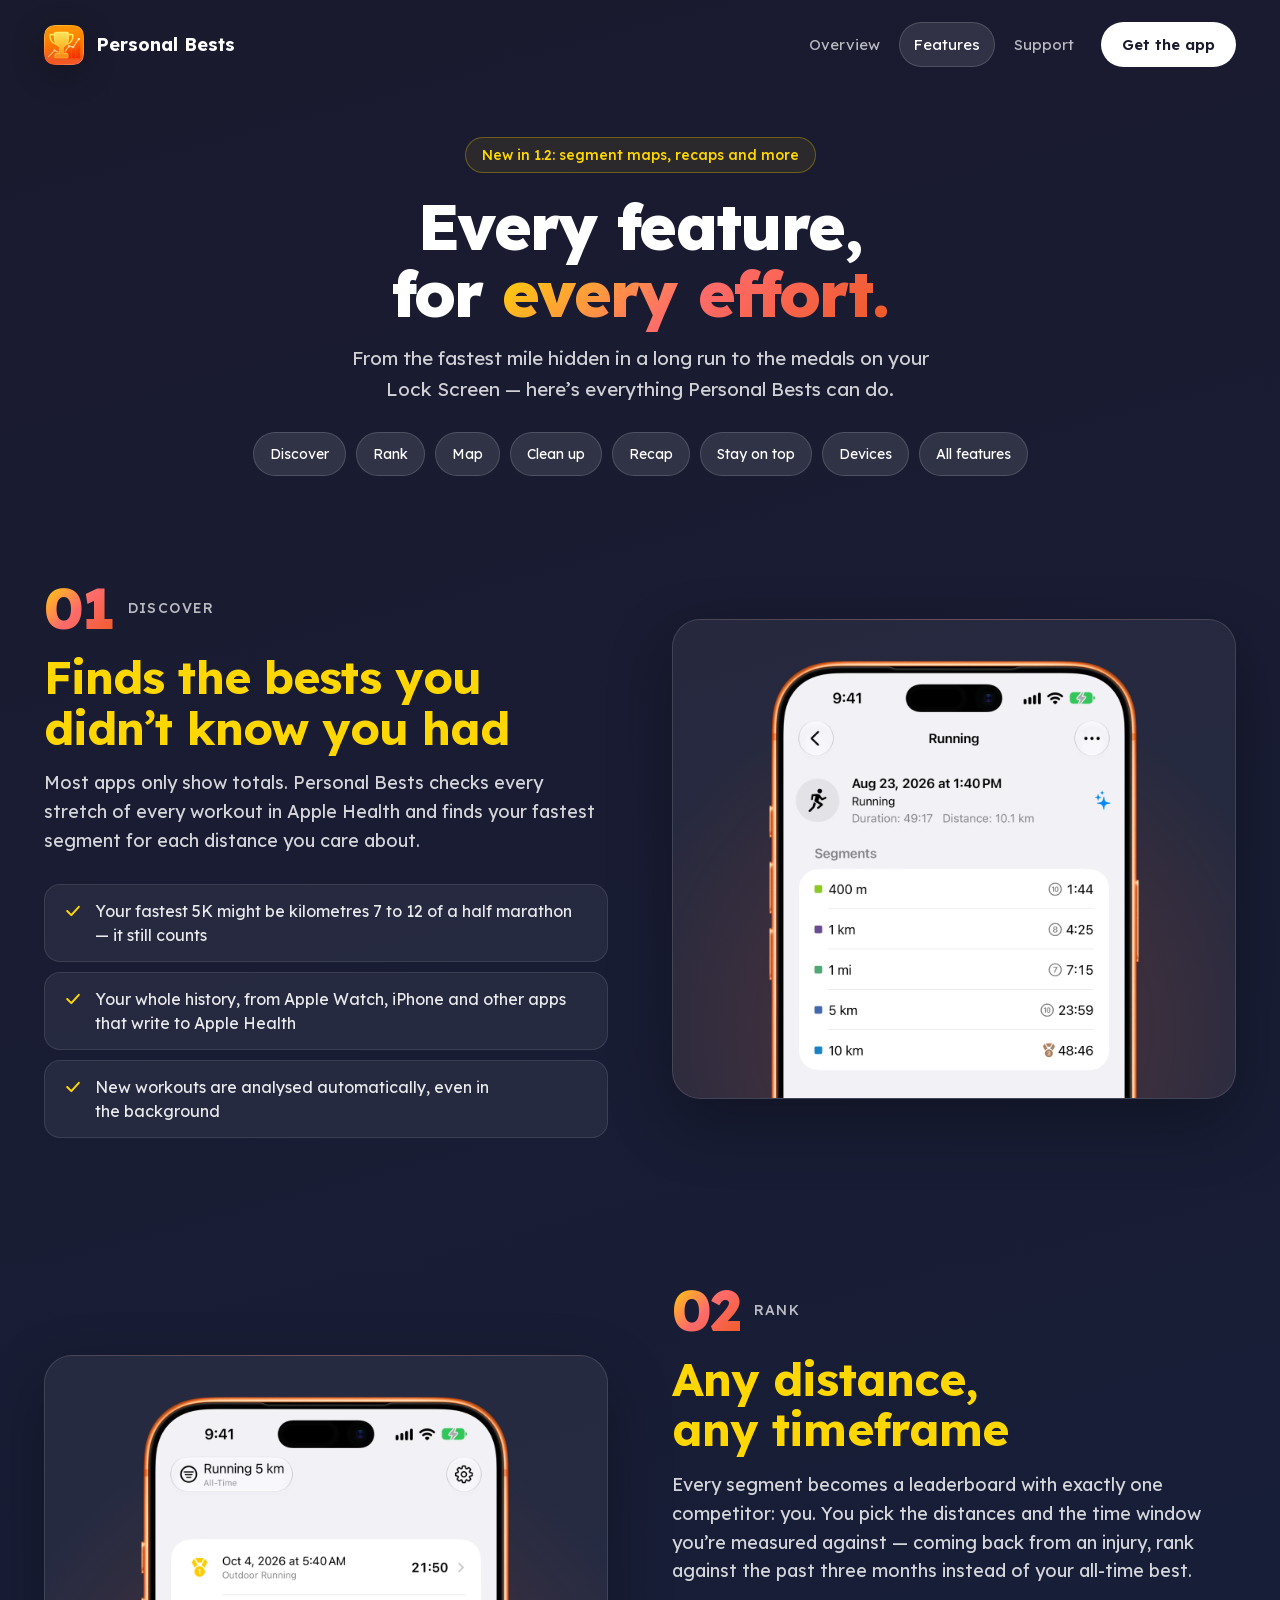
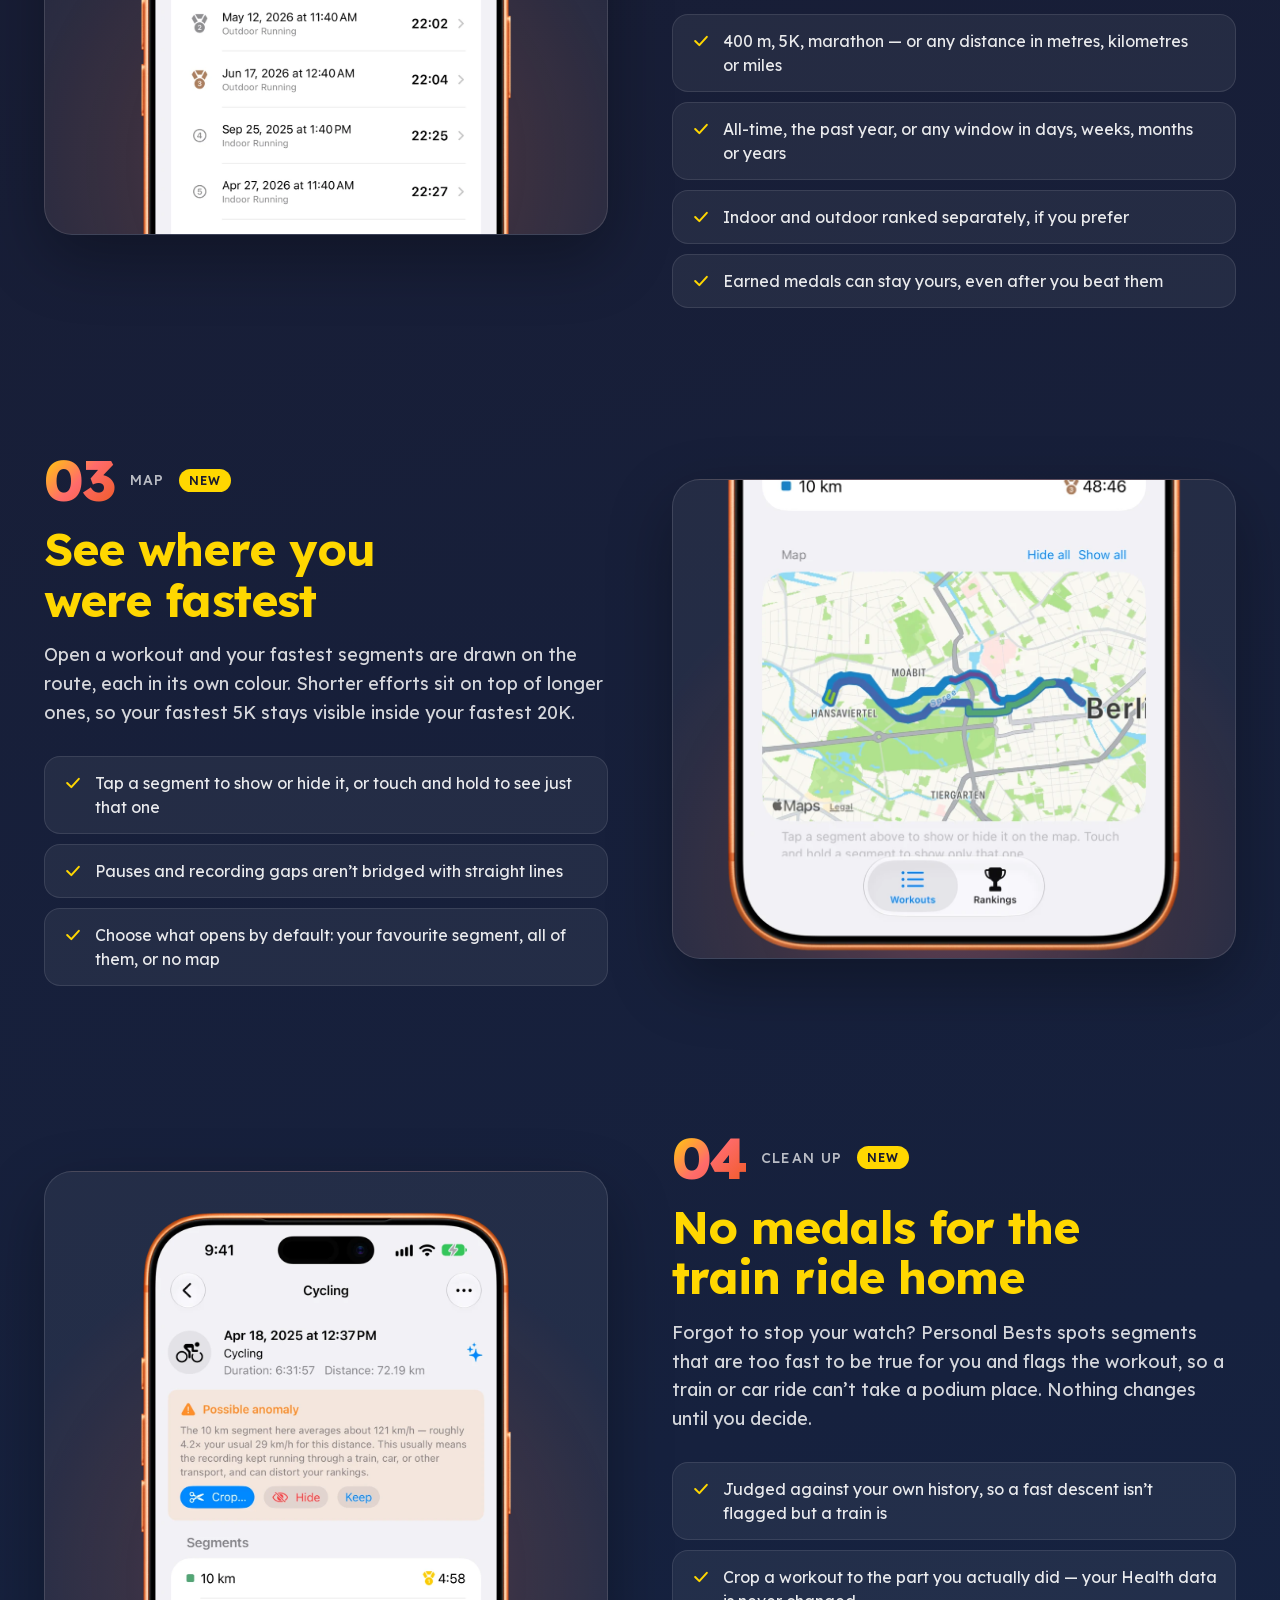
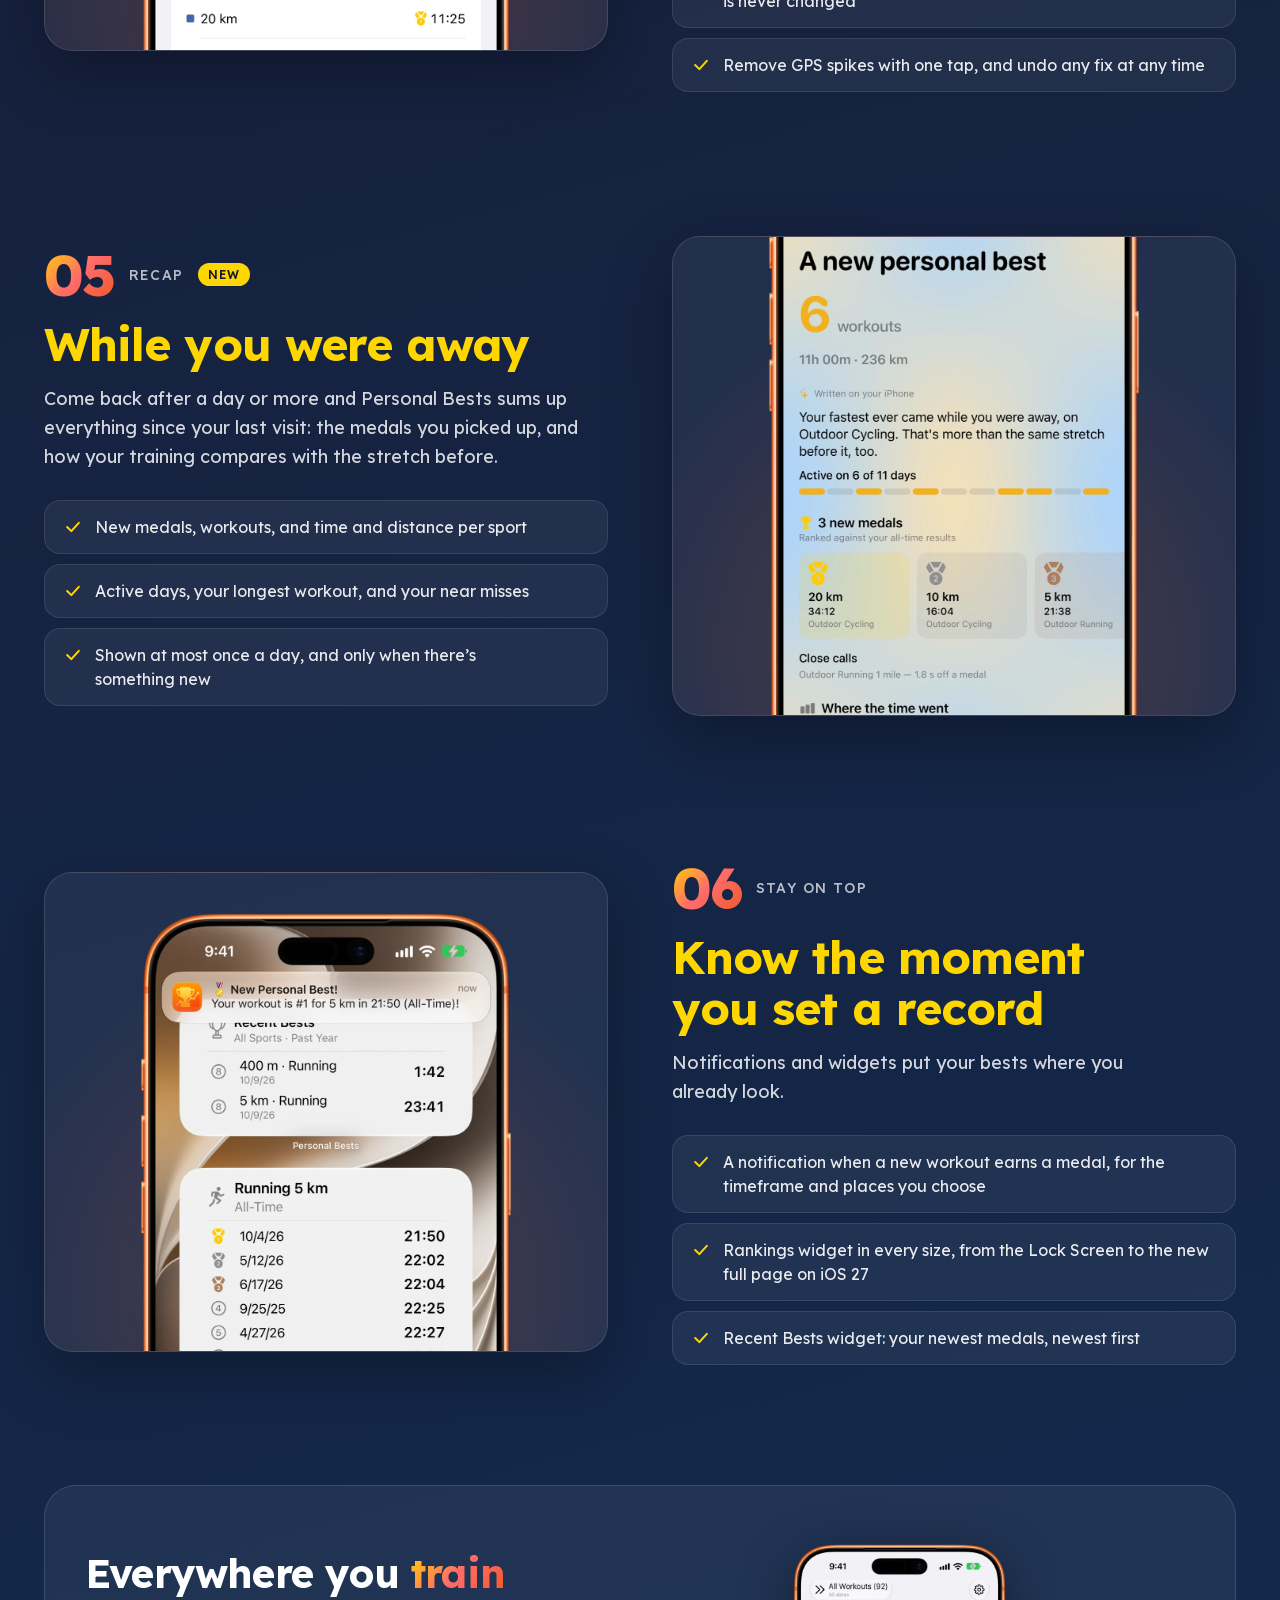
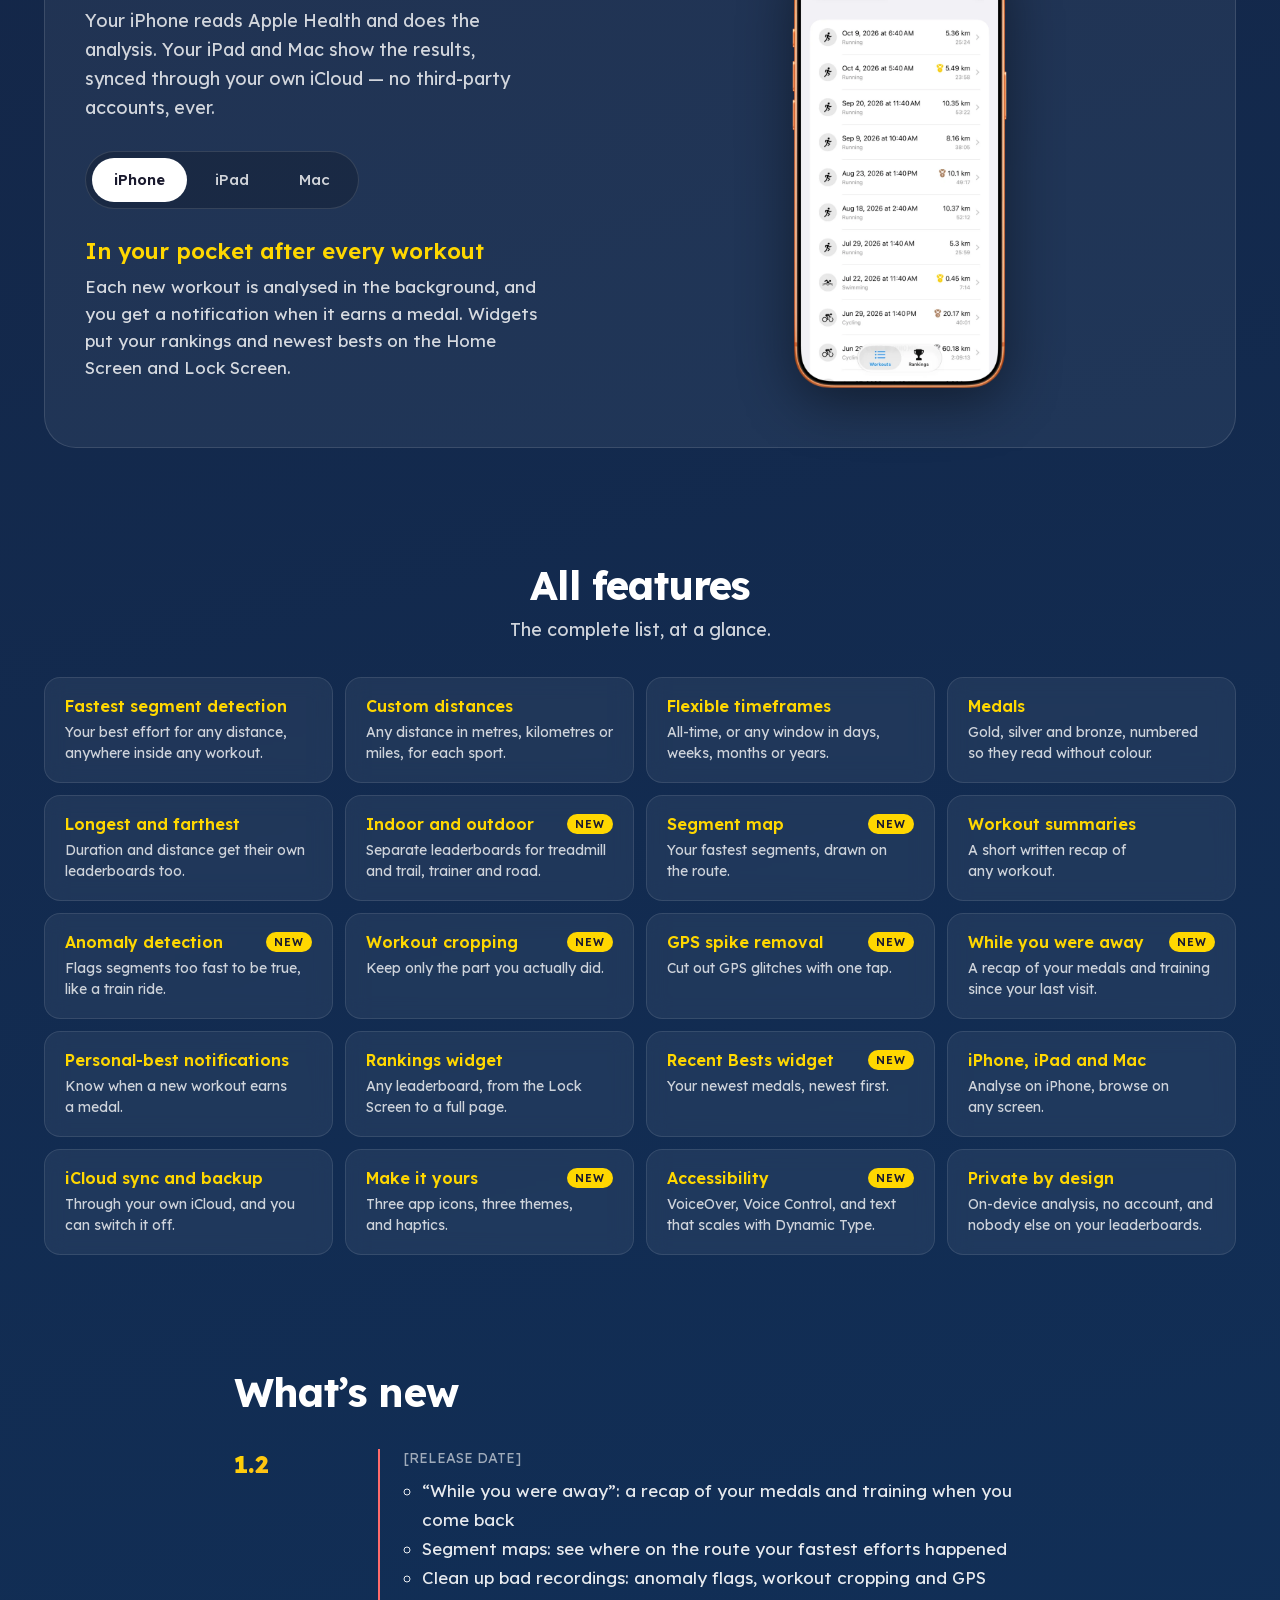
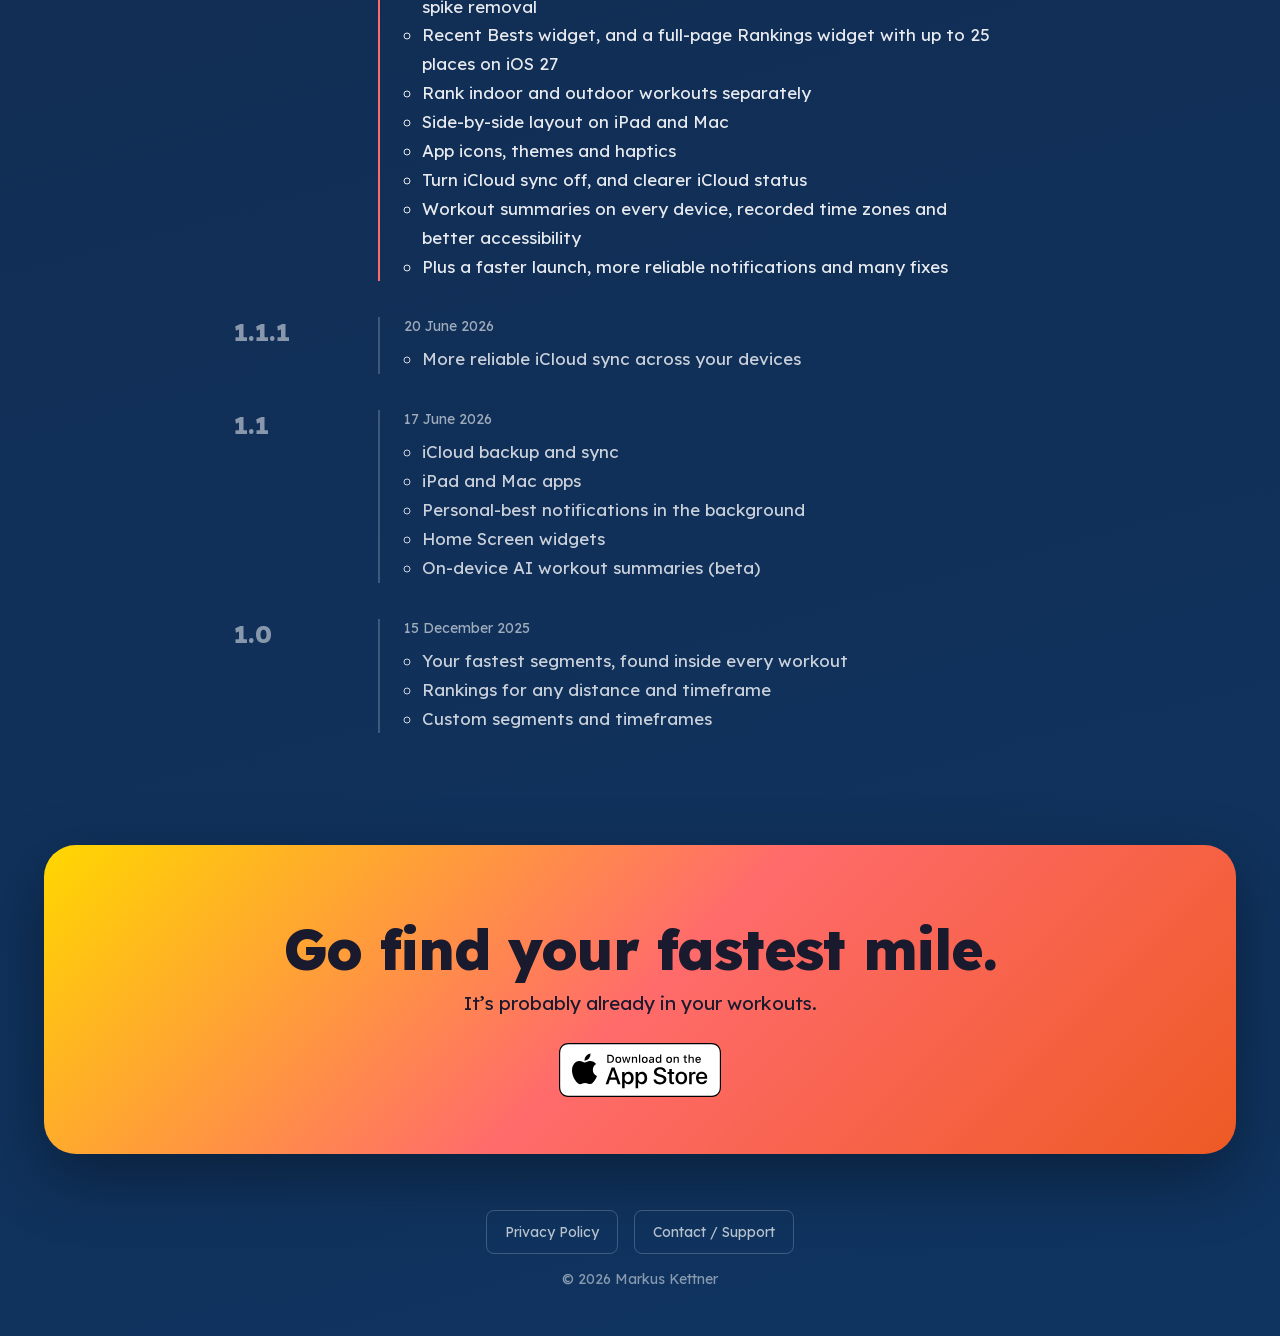
==== commit 88f8f913: "Add the 1.2 screenshots Phones "peek" into the 4:3 feature cards: a framed iPhone scaled up and clip" ====
--- a/features.html
+++ b/features.html
@@ -78,7 +78,7 @@
                     <li><svg width="20" height="20" viewBox="0 0 24 24" fill="none" stroke="#ffd700" stroke-width="2.4" stroke-linecap="round" stroke-linejoin="round" aria-hidden="true"><path d="M5 12l5 5 9-10"/></svg><span>New workouts are analysed automatically, even in the background</span></li>
                 </ul>
             </div>
-            <div class="shot">[Screenshot: segment list on a workout, with ranks and medals]</div>
+            <div class="shot peek"><img src="screenshots/iphone-workout-detail.webp" alt="A workout’s segments with their times and ranks"></div>
         </section>
 
         <section class="wrap spot reverse" id="rank">
@@ -96,7 +96,7 @@
                     <li><svg width="20" height="20" viewBox="0 0 24 24" fill="none" stroke="#ffd700" stroke-width="2.4" stroke-linecap="round" stroke-linejoin="round" aria-hidden="true"><path d="M5 12l5 5 9-10"/></svg><span>Earned medals can stay yours, even after you beat them</span></li>
                 </ul>
             </div>
-            <div class="shot">[Screenshot: rankings list]</div>
+            <div class="shot peek"><img src="screenshots/iphone-rankings.webp" alt="The 5 km leaderboard for running, with gold, silver and bronze"></div>
         </section>
 
         <section class="wrap spot" id="map">
@@ -114,7 +114,7 @@
                     <li><svg width="20" height="20" viewBox="0 0 24 24" fill="none" stroke="#ffd700" stroke-width="2.4" stroke-linecap="round" stroke-linejoin="round" aria-hidden="true"><path d="M5 12l5 5 9-10"/></svg><span>Choose what opens by default: your favourite segment, all of them, or no map</span></li>
                 </ul>
             </div>
-            <div class="shot">[Screenshot: workout map with highlighted segments]</div>
+            <div class="shot peek" style="--w: 470px; --w-max: 92%; --shift: -54%"><img src="screenshots/iphone-workout-detail.webp" alt="A run along the Spree with each fastest segment drawn in its own colour"></div>
         </section>
 
         <section class="wrap spot reverse" id="clean-up">
@@ -132,7 +132,7 @@
                     <li><svg width="20" height="20" viewBox="0 0 24 24" fill="none" stroke="#ffd700" stroke-width="2.4" stroke-linecap="round" stroke-linejoin="round" aria-hidden="true"><path d="M5 12l5 5 9-10"/></svg><span>Remove GPS spikes with one tap, and undo any fix at any time</span></li>
                 </ul>
             </div>
-            <div class="shot">[Screenshot: anomaly banner and crop editor]</div>
+            <div class="shot peek"><img src="screenshots/iphone-anomaly.webp" alt="A ride flagged as a possible anomaly: its 10 km segment averaged about 121 km/h, with Crop, Hide and Keep as remedies"></div>
         </section>
 
         <section class="wrap spot" id="recap">
@@ -150,7 +150,7 @@
                     <li><svg width="20" height="20" viewBox="0 0 24 24" fill="none" stroke="#ffd700" stroke-width="2.4" stroke-linecap="round" stroke-linejoin="round" aria-hidden="true"><path d="M5 12l5 5 9-10"/></svg><span>Shown at most once a day, and only when there’s something new</span></li>
                 </ul>
             </div>
-            <div class="shot">[Screenshot: “While you were away” recap]</div>
+            <div class="shot peek" style="--shift: -24%"><img src="screenshots/iphone-recap.webp" alt="The “While you were away” recap with three new medals"></div>
         </section>
 
         <section class="wrap spot reverse" id="notify">
@@ -167,7 +167,7 @@
                     <li><svg width="20" height="20" viewBox="0 0 24 24" fill="none" stroke="#ffd700" stroke-width="2.4" stroke-linecap="round" stroke-linejoin="round" aria-hidden="true"><path d="M5 12l5 5 9-10"/></svg><span>Recent Bests widget: your newest medals, newest first</span></li>
                 </ul>
             </div>
-            <div class="shot">[Screenshot: notification and widgets]</div>
+            <div class="shot peek"><img src="screenshots/iphone-widgets.webp" alt="A medal notification above the Recent Bests and Rankings widgets on the Home Screen"></div>
         </section>
 
 
@@ -195,9 +195,9 @@
                     </div>
                 </div>
                 <div class="devices-visual">
-                    <div class="shot device-frame iphone" data-panel="iphone">[iPhone screenshot]</div>
-                    <div class="shot device-frame ipad" data-panel="ipad" hidden>[iPad screenshot]</div>
-                    <div class="shot device-frame mac" data-panel="mac" hidden>[Mac screenshot]</div>
+                    <div class="shot device-frame iphone framed" data-panel="iphone"><img src="screenshots/iphone-workouts-shadow.webp" alt="Personal Bests on iPhone: the workout list"></div>
+                    <div class="shot device-frame ipad framed" data-panel="ipad" hidden><img src="screenshots/ipad-workouts-shadow.webp" alt="Personal Bests on iPad: the workout list beside a workout’s segments"></div>
+                    <div class="shot device-frame mac framed" data-panel="mac" hidden><img src="screenshots/mac-workouts-shadow.webp" alt="Personal Bests on Mac: the workout list beside a workout’s segments"></div>
                 </div>
             </div>
         </section>
--- a/styles.css
+++ b/styles.css
@@ -131,8 +131,49 @@
 }
 .shot img { width: 100%; height: 100%; object-fit: cover; }
 
+/* A framed iPhone that "peeks" into a card: scaled up and clipped by the card's edges, so the
+   screen stays readable. Per card, --w sets the phone's width (bigger = more zoomed in) and
+   --shift moves it up by a share of its OWN height, so the same part of the screen stays in
+   view at every card size (-54% centres the workout map). */
+.spot .shot.peek {
+    position: relative; padding: 0;
+    background:
+        radial-gradient(circle at 50% 85%, rgba(255, 107, 107, 0.28) 0%, rgba(238, 90, 36, 0.10) 40%, rgba(15, 52, 96, 0) 70%),
+        var(--glass);
+}
+.spot .shot.peek img {
+    position: absolute; left: 50%; top: 36px;
+    width: min(var(--w, 380px), var(--w-max, 72%)); height: auto; object-fit: initial;
+    transform: translate(-50%, var(--shift, 0%));
+    /* No drop-shadow here: on the <img>, WebKit clips it to a hard-edged box (see .framed). */
+}
+
+/* A whole framed device in place of a CSS bezel. The image carries its own frame AND its shadow
+   (rendered by Framous): a CSS drop-shadow on these large downscaled images gets clipped by
+   WebKit to a hard-edged box, on the <img> and on its wrapper alike. The shadow needs margin
+   around the device, so the image is wider than the wrapper; --shadow-w and the negative
+   --shadow-m (percentages of the wrapper's width, from the Framous padding) put the device
+   exactly where the wrapper is, and overflow stays visible so the shadow shows. */
+.phone.framed, .device-frame.iphone.framed, .device-frame.ipad.framed, .device-frame.mac.framed {
+    height: auto; padding: 0; border: 0; border-radius: 0;
+    background: none; box-shadow: none; overflow: visible;
+}
+.phone.framed, .device-frame.iphone.framed { --shadow-w: 162.59%; --shadow-m: -25.85% -31.29% -42.18%; }
+.device-frame.ipad.framed { --shadow-w: 142.67%; --shadow-m: -17.33% -21.33% -28.67%; }
+.device-frame.mac.framed { --shadow-w: 136.15%; --shadow-m: -14.67% -18.08% -24.30%; }
+
+/* Mac, iPad and iPhone in one image (shadows baked in), shown whole inside the card. */
+.spot .shot.devices { padding: 28px; }
+.spot .shot.devices img { object-fit: contain; }
+.framed img {
+    width: var(--shadow-w, 100%); max-width: none; height: auto; object-fit: initial;
+    margin: var(--shadow-m, 0);
+}
+
 /* ---------- Home hero ---------- */
-.hero { display: flex; flex-wrap: wrap; gap: 56px; align-items: center; padding-top: 48px; padding-bottom: 88px; }
+/* overflow-x: the framed phone's baked-in shadow overhangs it, which on narrow windows would
+   otherwise widen the page into a horizontal scroll. */
+.hero { display: flex; flex-wrap: wrap; gap: 56px; align-items: center; padding-top: 48px; padding-bottom: 88px; overflow-x: clip; }
 .hero-copy { flex: 1 1 520px; min-width: 0; }
 .hero h1 { font-size: clamp(48px, 6.4vw, 88px); line-height: 1; font-weight: 800; letter-spacing: -0.03em; margin-bottom: 24px; }
 .hero .lead { max-width: 560px; font-size: 20px; line-height: 1.6; color: rgba(255, 255, 255, 0.8); margin-bottom: 32px; }
@@ -271,6 +312,7 @@
     .hero { padding-bottom: 48px; gap: 40px; }
     .spot { gap: 32px; padding-top: 48px; padding-bottom: 48px; }
     .spot .shot { height: 360px; }
+    .spot .shot.peek { --w-max: 80%; }
     .devices-panel { padding: 32px 20px; }
     .prose-card { padding: 24px 20px; border-radius: 20px; }
     .text-header h1 { font-size: clamp(32px, 9.6vw, 40px); }
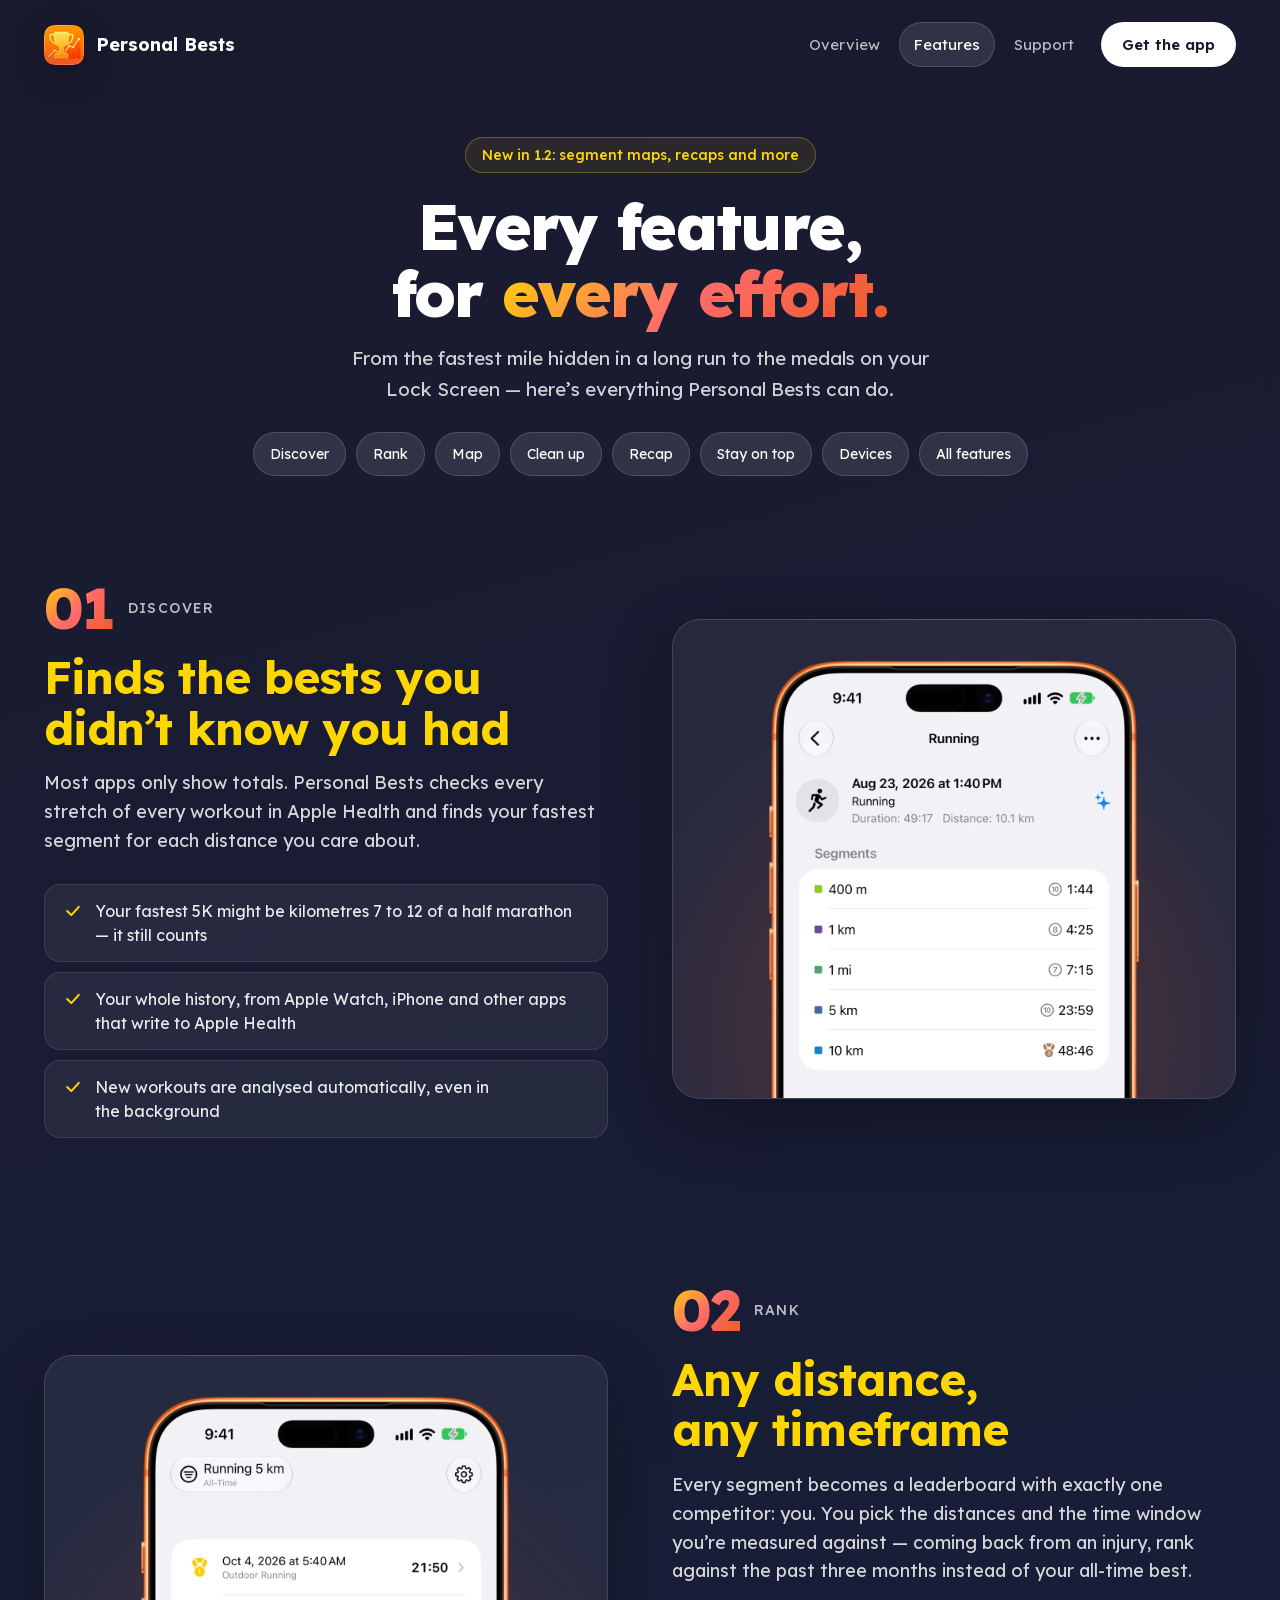
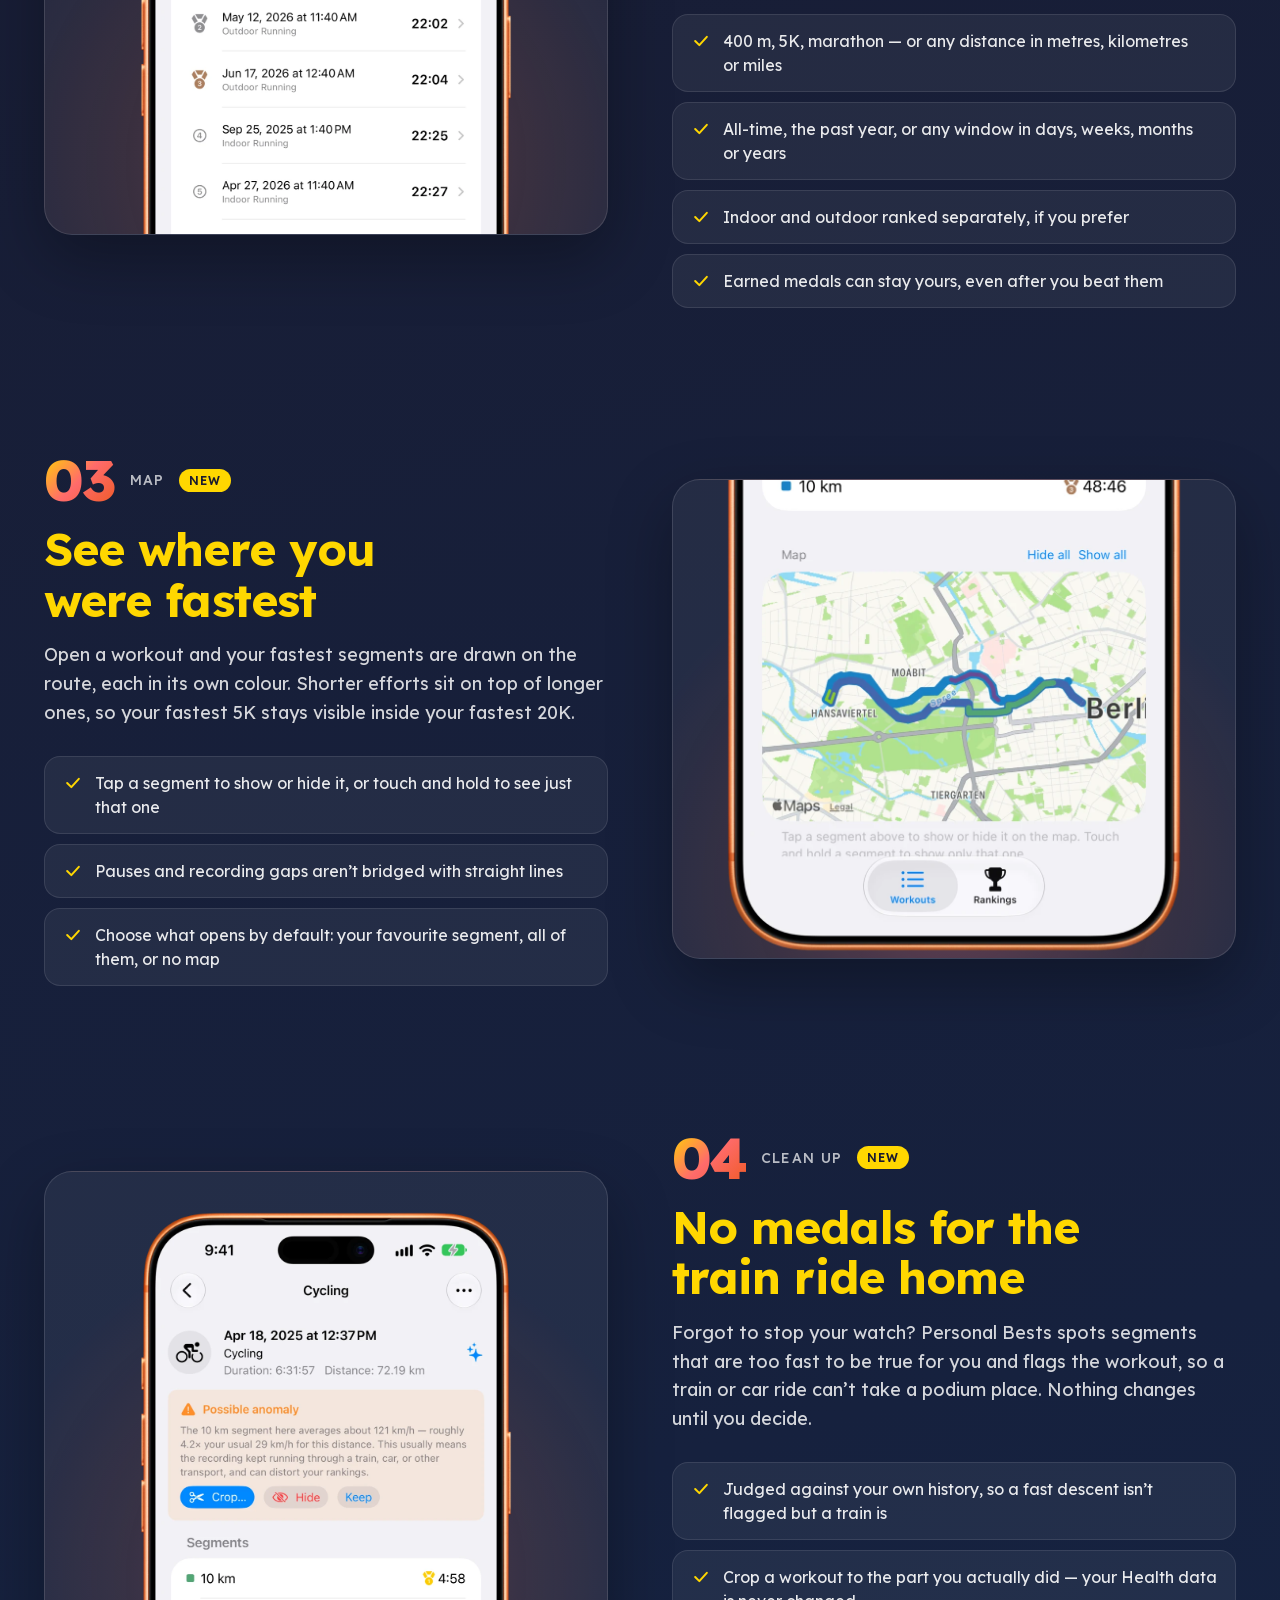
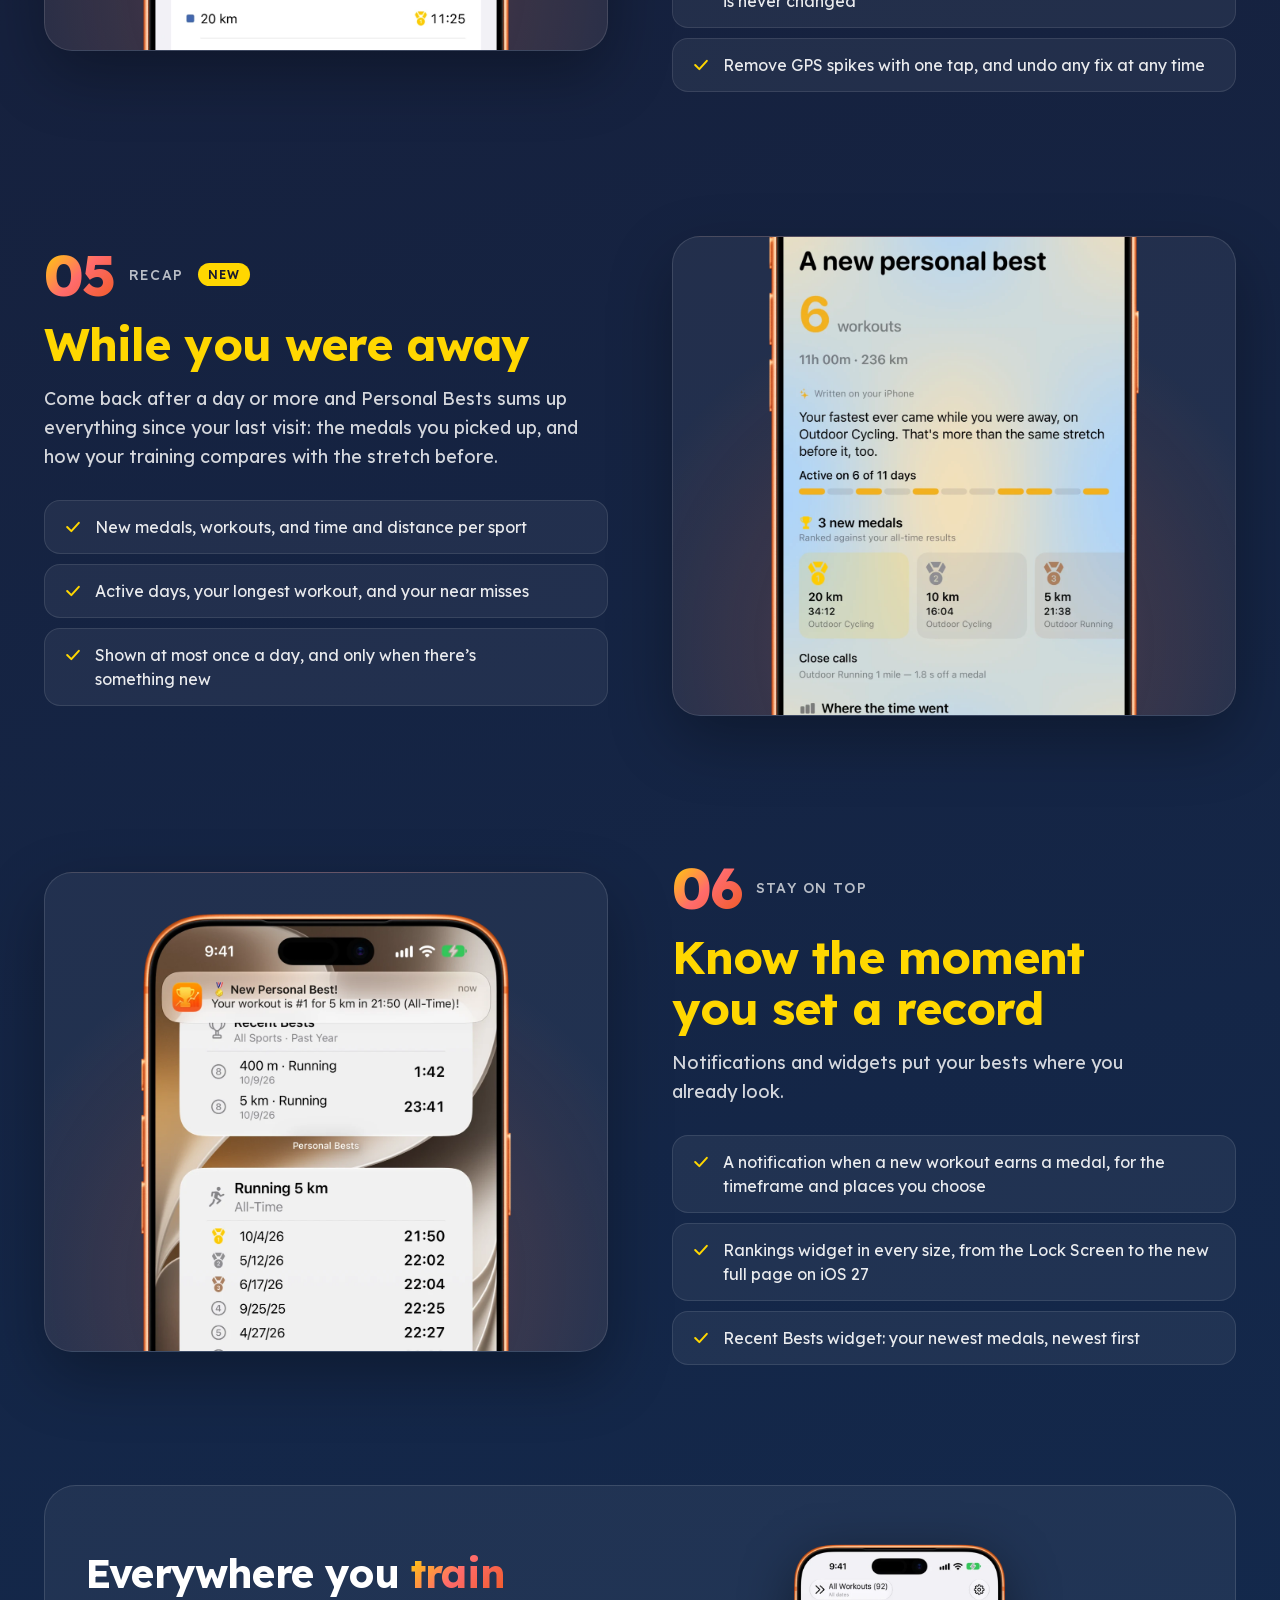
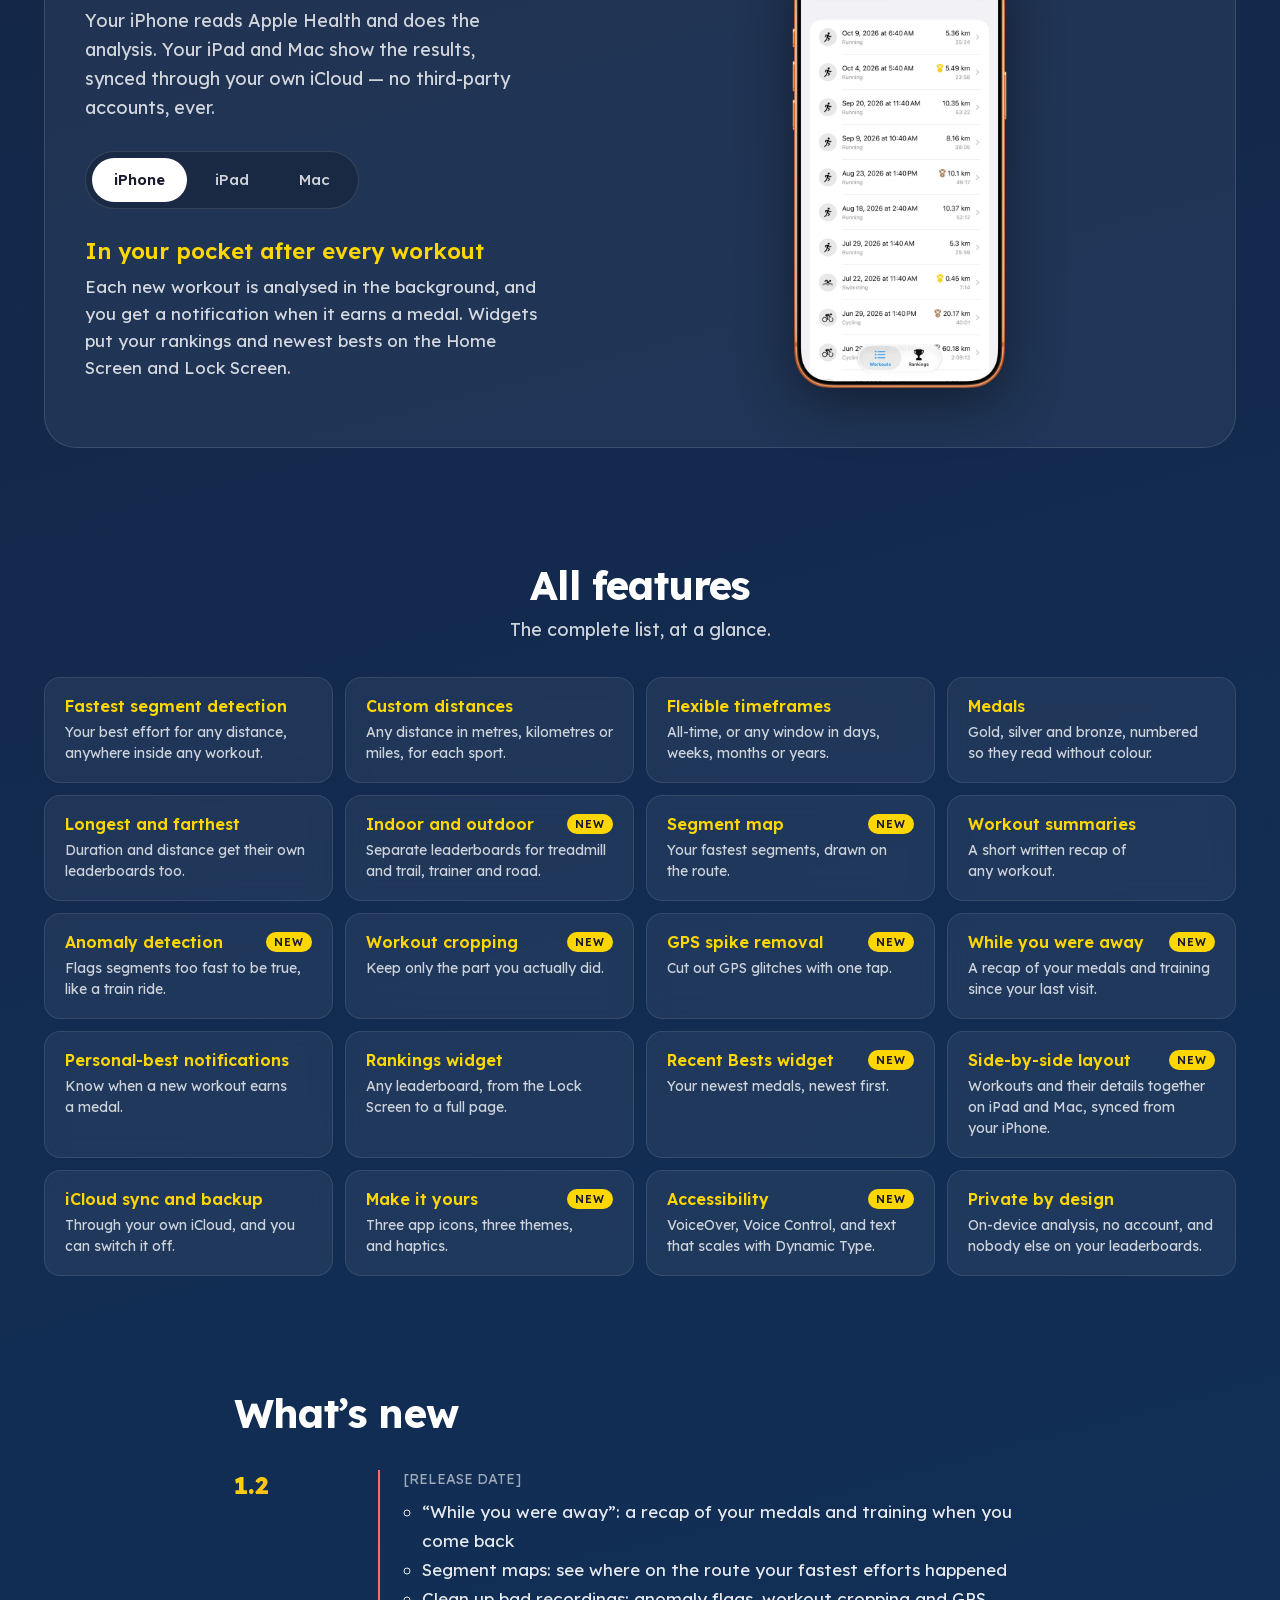
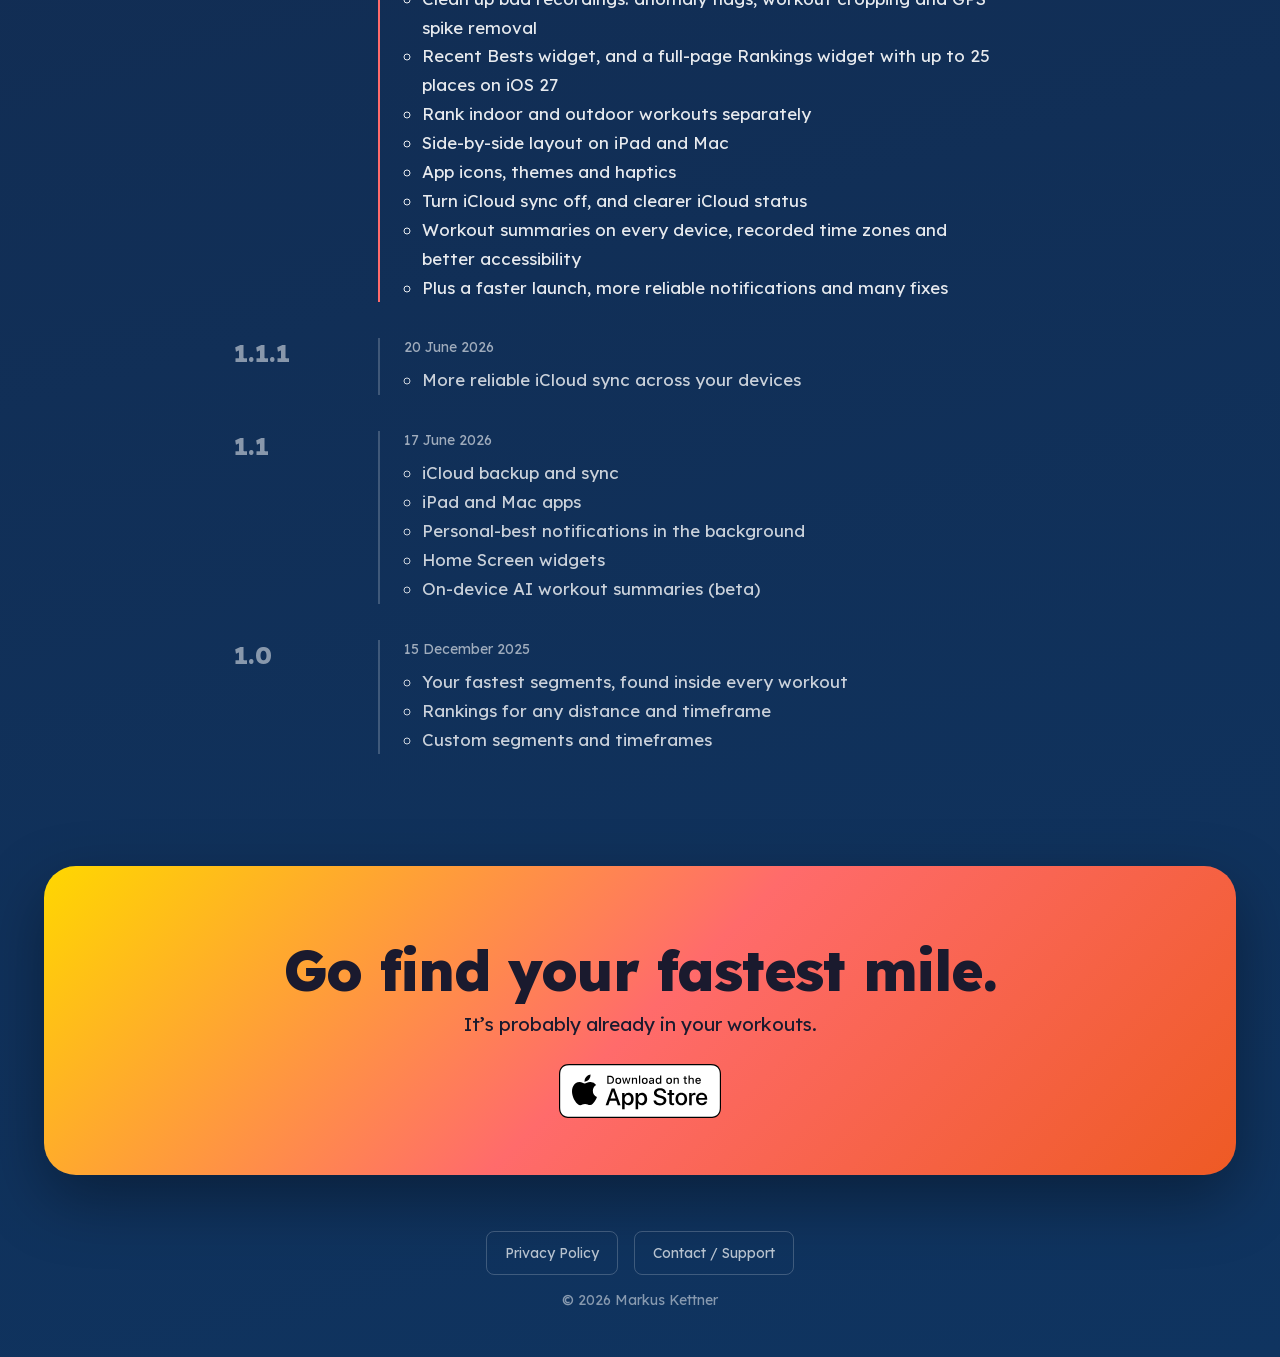
==== commit d8263f83: "Mark the side-by-side iPad and Mac layout as new in the feature grid The two-column layout is new in" ====
--- a/features.html
+++ b/features.html
@@ -267,8 +267,8 @@
                 <p>Your newest medals, newest first.</p>
             </div>
             <div class="feature-tile">
-                <div class="feature-tile-head"><h3>iPhone, iPad and Mac</h3></div>
-                <p>Analyse on iPhone, browse on any screen.</p>
+                <div class="feature-tile-head"><h3>Side-by-side layout</h3><span class="badge-new small">New</span></div>
+                <p>Workouts and their details together on iPad and Mac, synced from your iPhone.</p>
             </div>
             <div class="feature-tile">
                 <div class="feature-tile-head"><h3>iCloud sync and backup</h3></div>
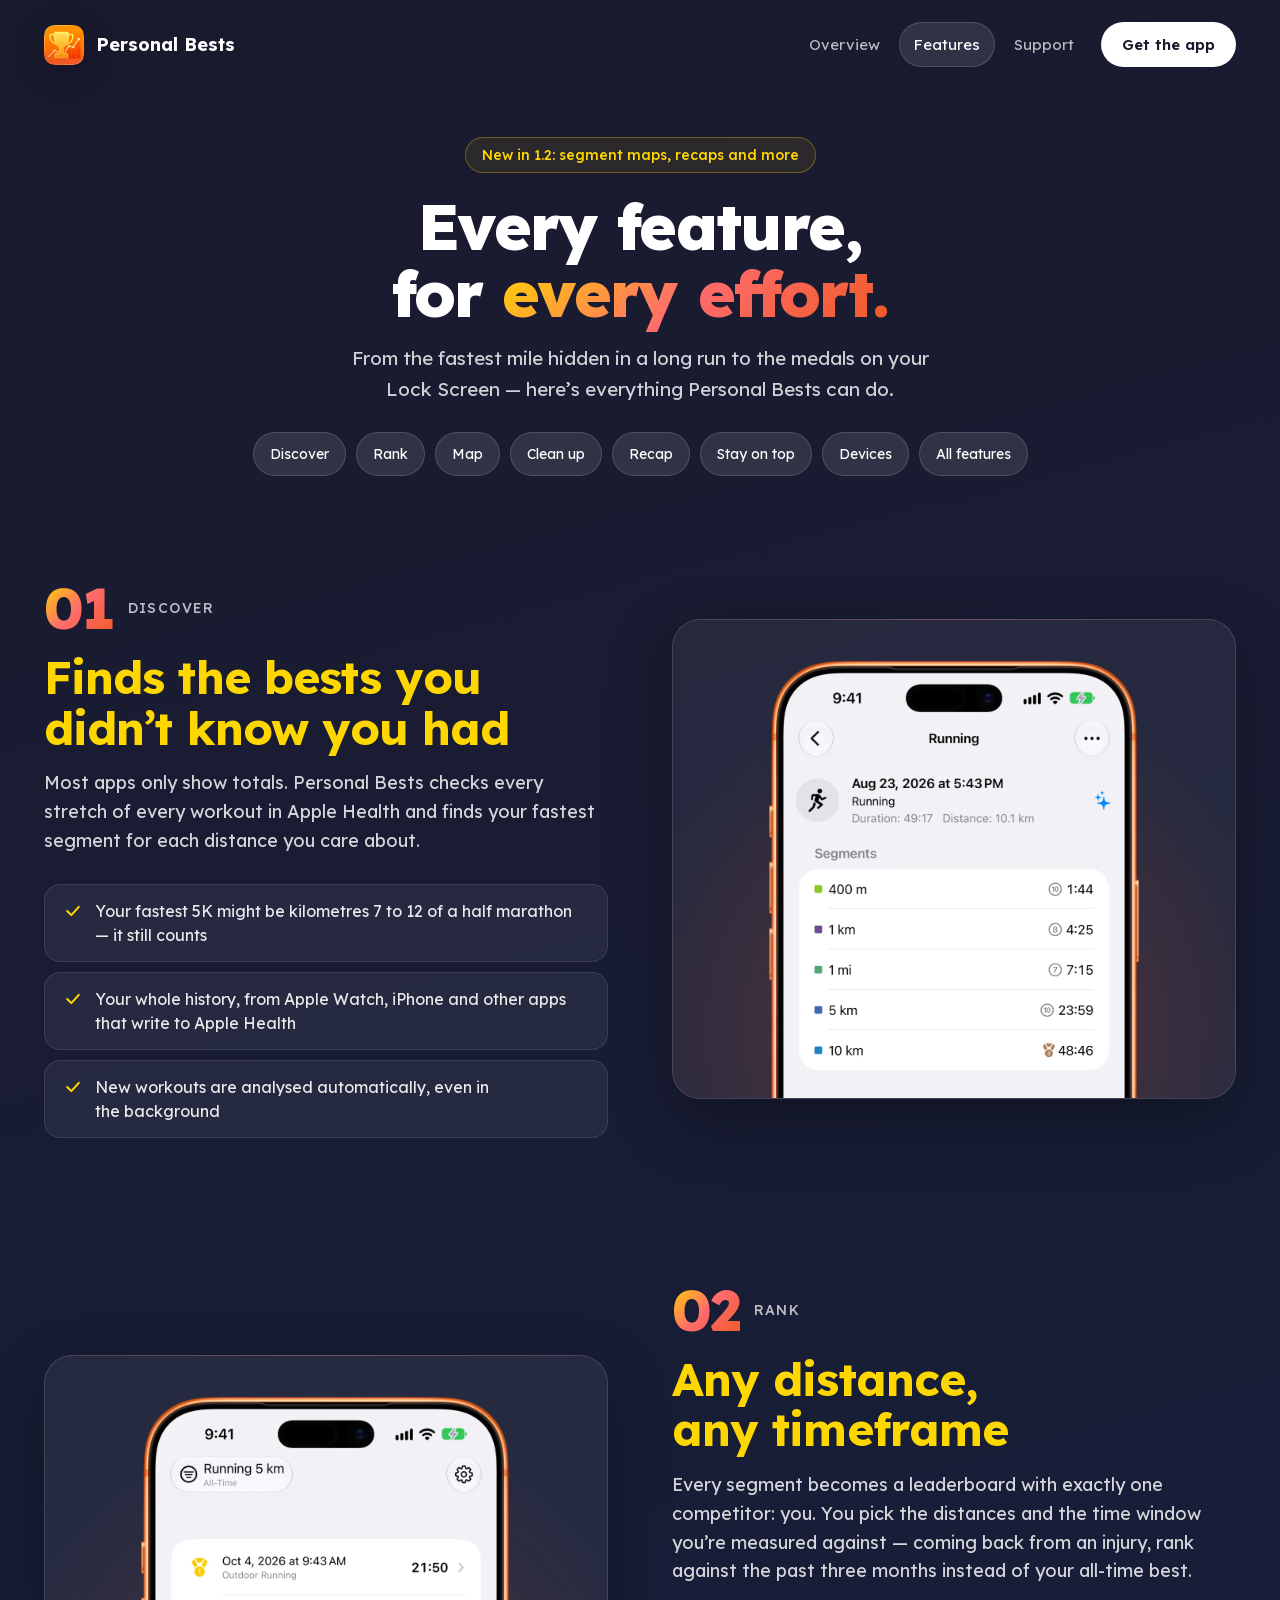
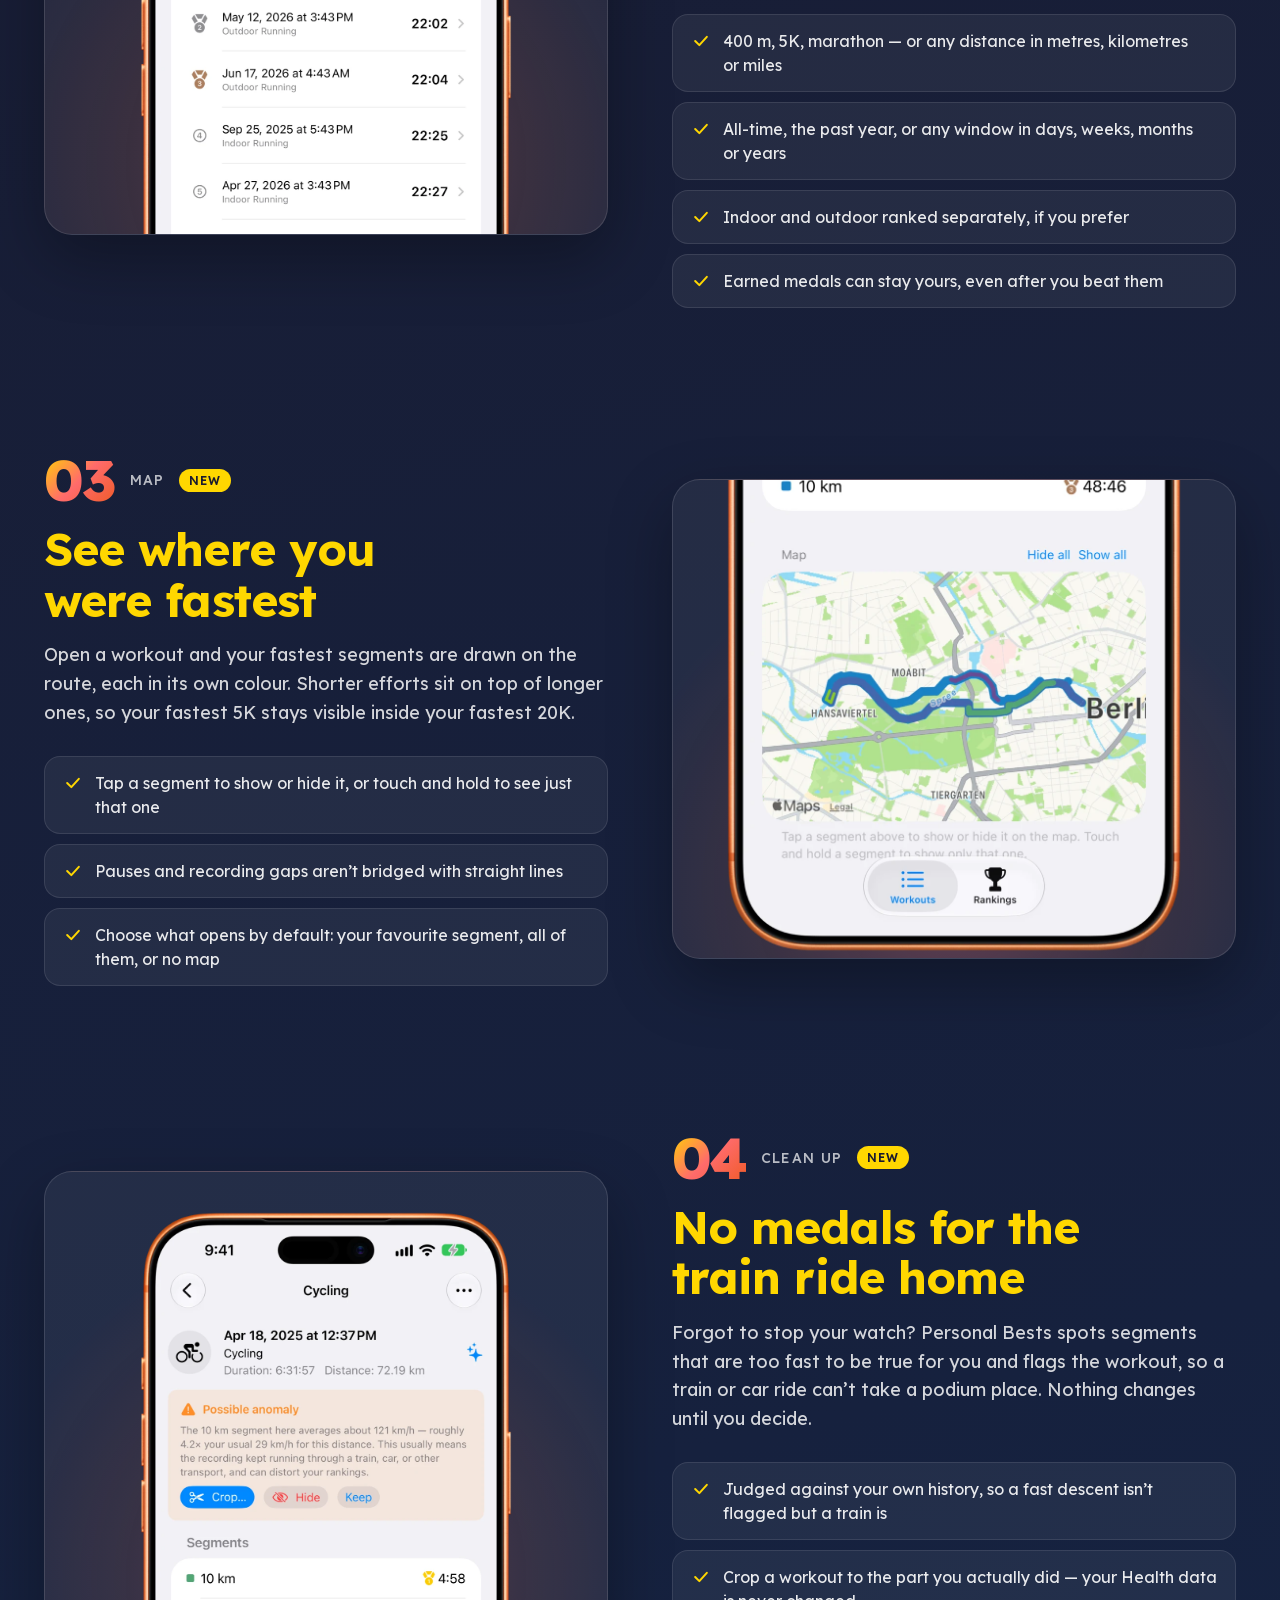
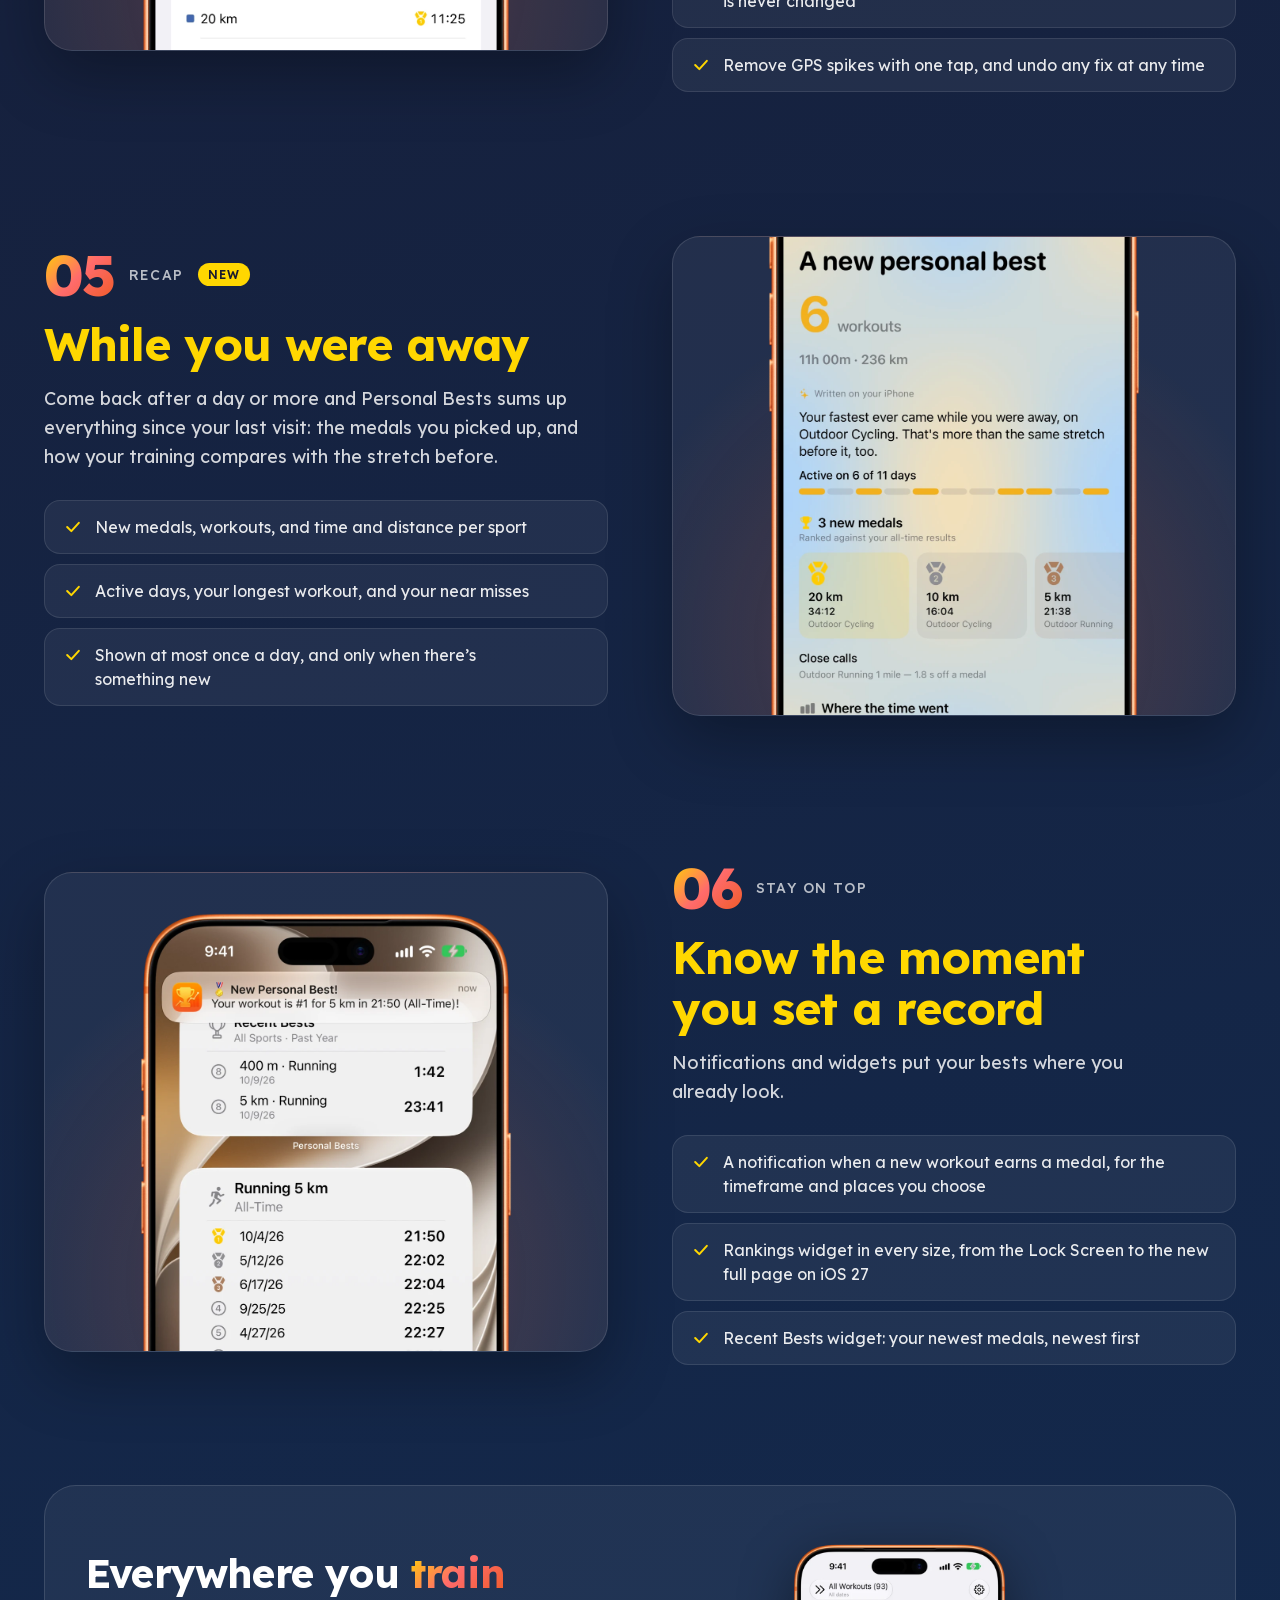
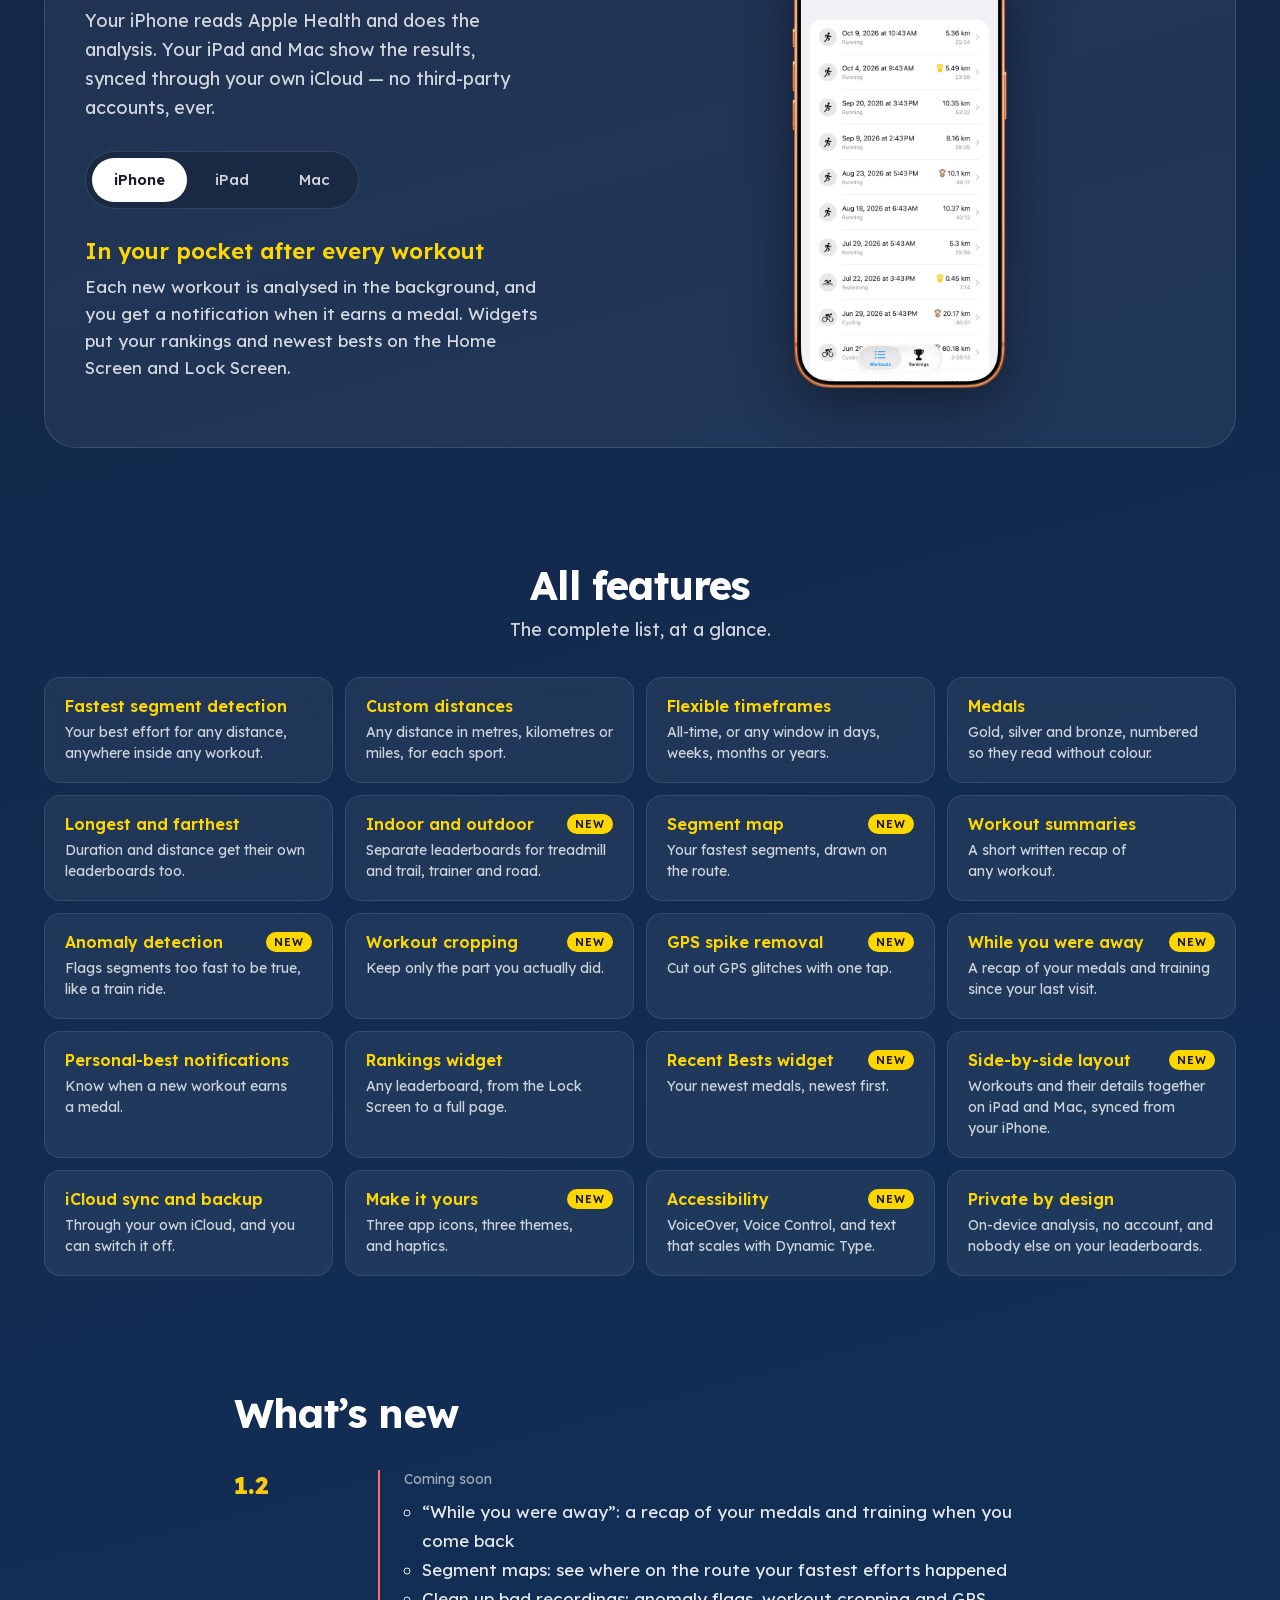
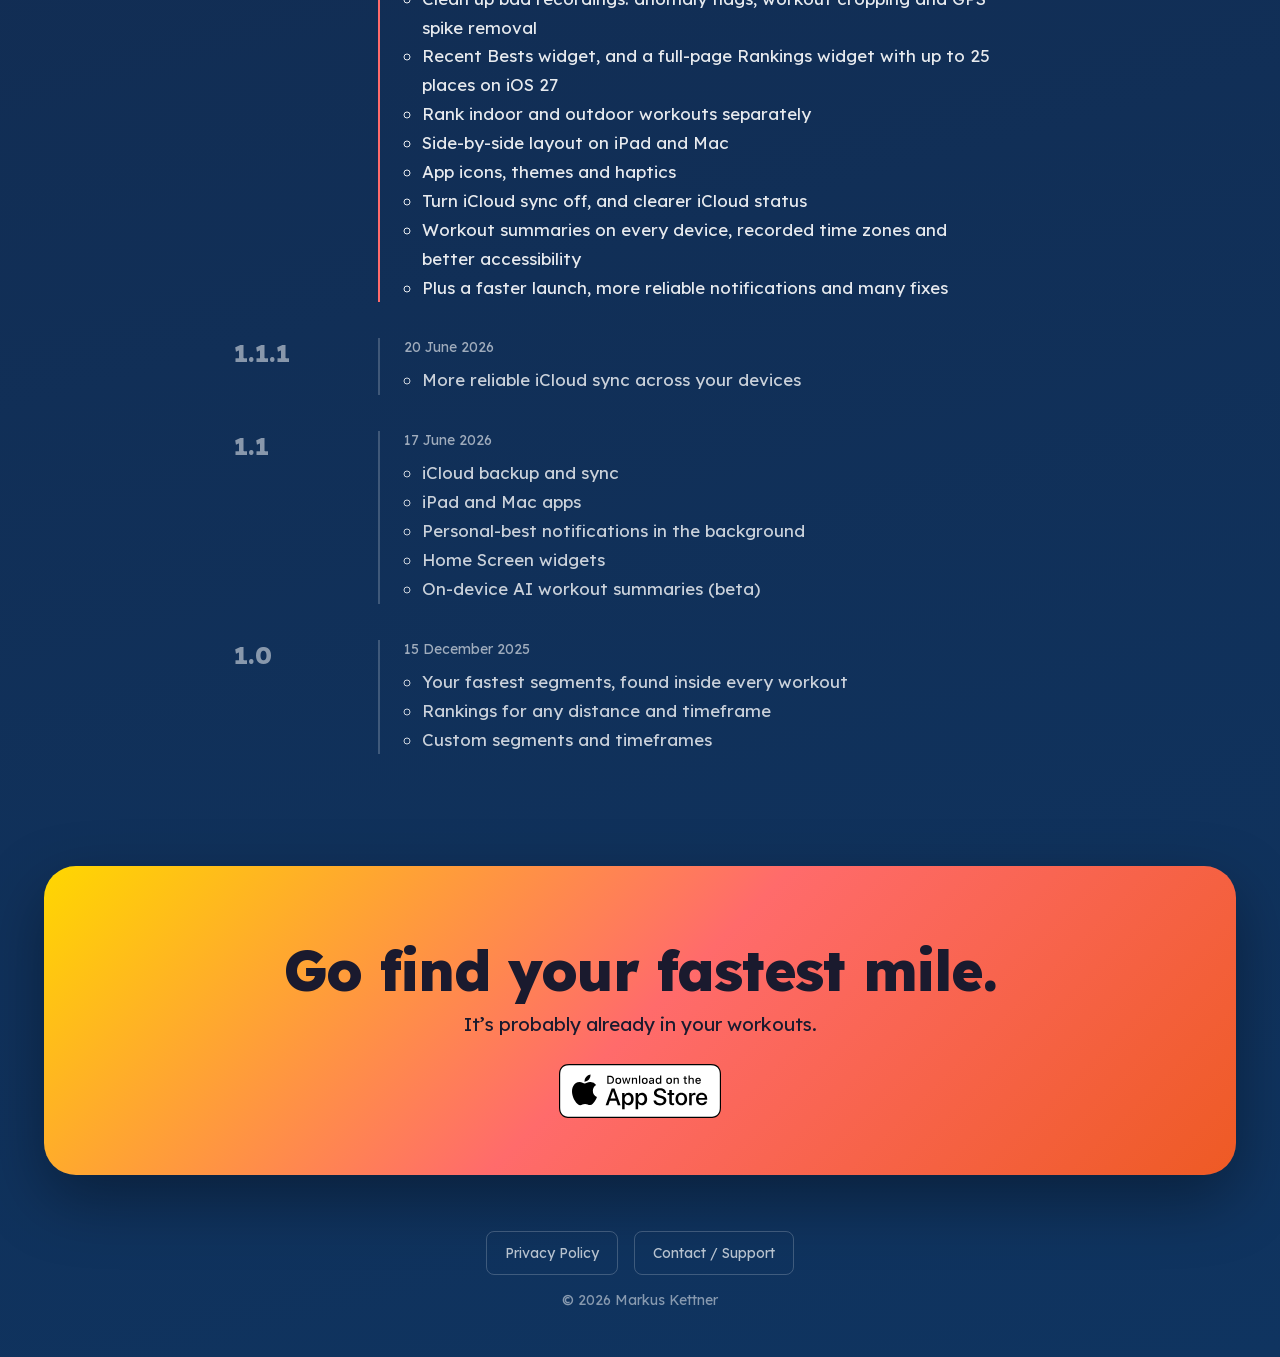
==== commit ea11708a: "Mark 1.2 as coming soon until it is approved Co-Authored-By: Claude Opus 5.5 <noreply@anthropic.com>" ====
--- a/features.html
+++ b/features.html
@@ -295,7 +295,7 @@
                 <li class="release current">
                     <div class="release-version gradient-text">1.2</div>
                     <div class="release-body">
-                        <div class="release-date">[RELEASE DATE]</div>
+                        <div class="release-date">Coming soon</div>
                         <ul>
                             <li>“While you were away”: a recap of your medals and training when you come back</li>
                             <li>Segment maps: see where on the route your fastest efforts happened</li>
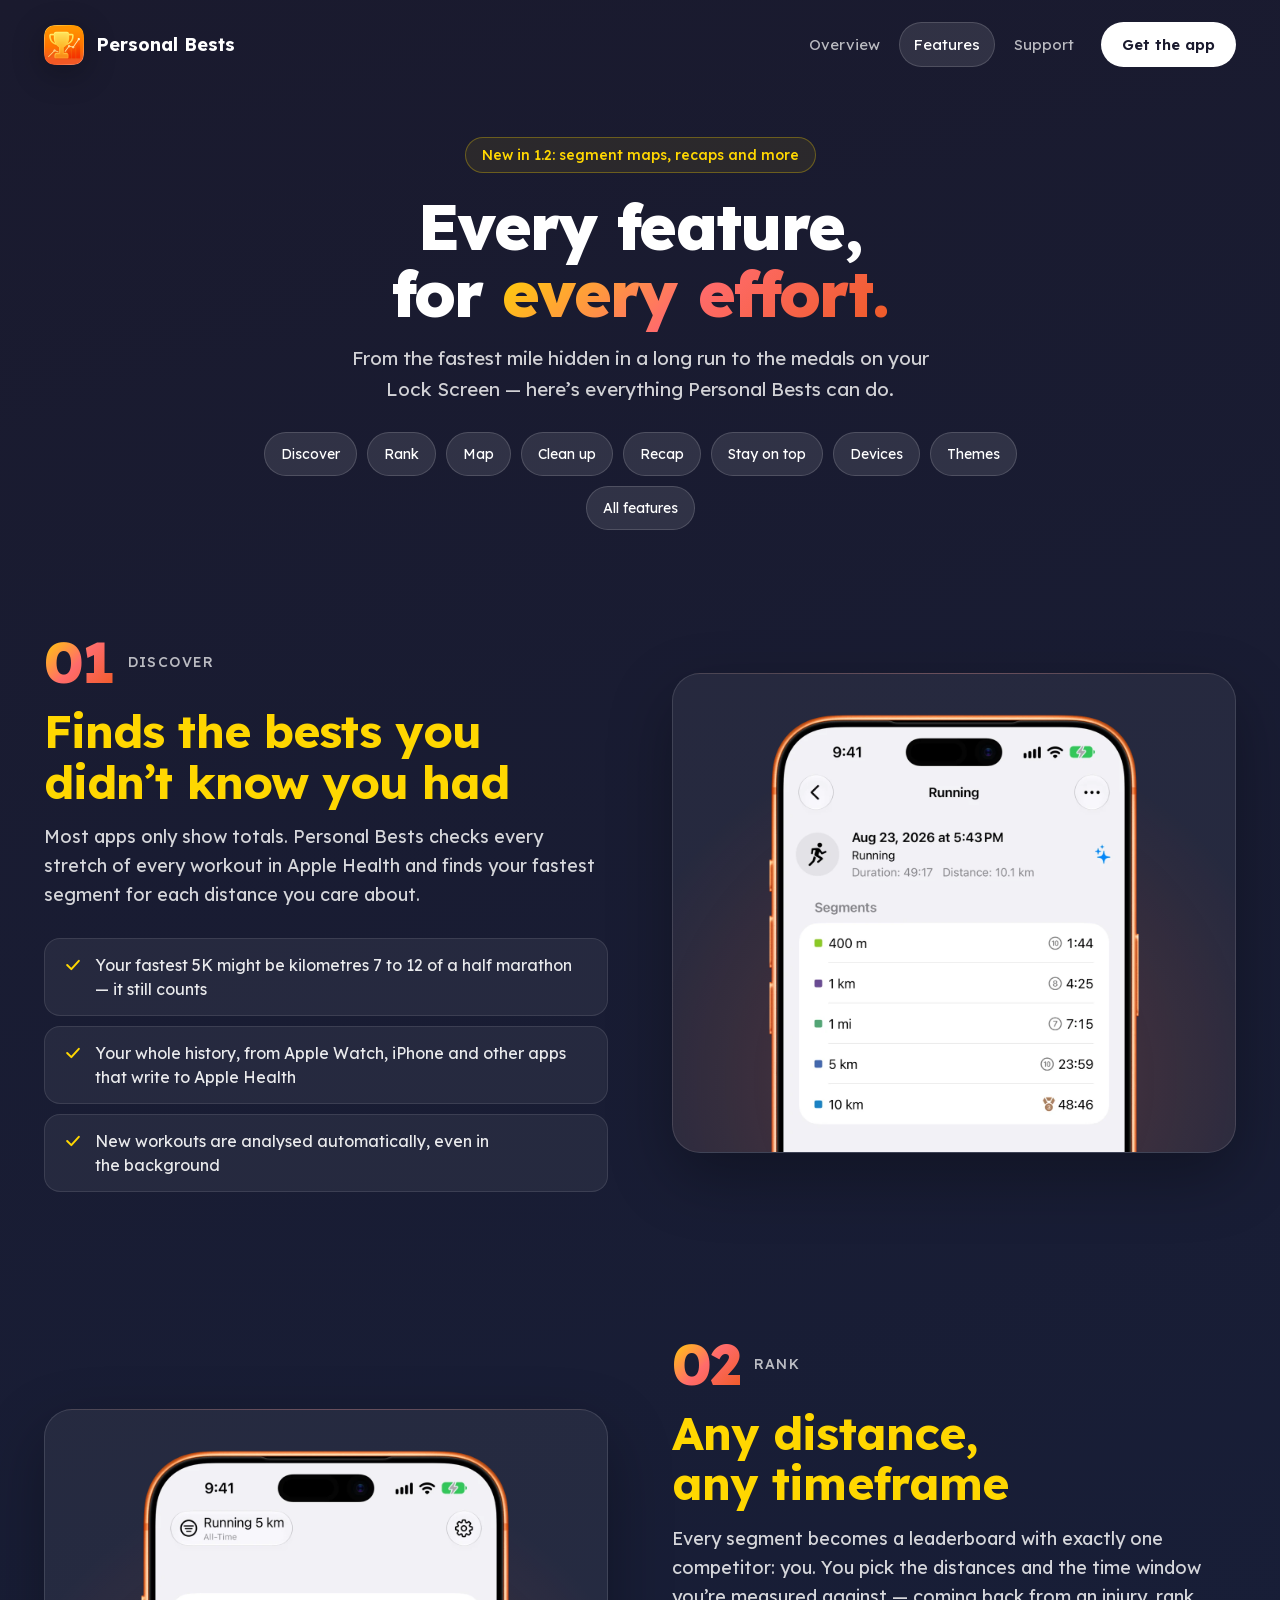
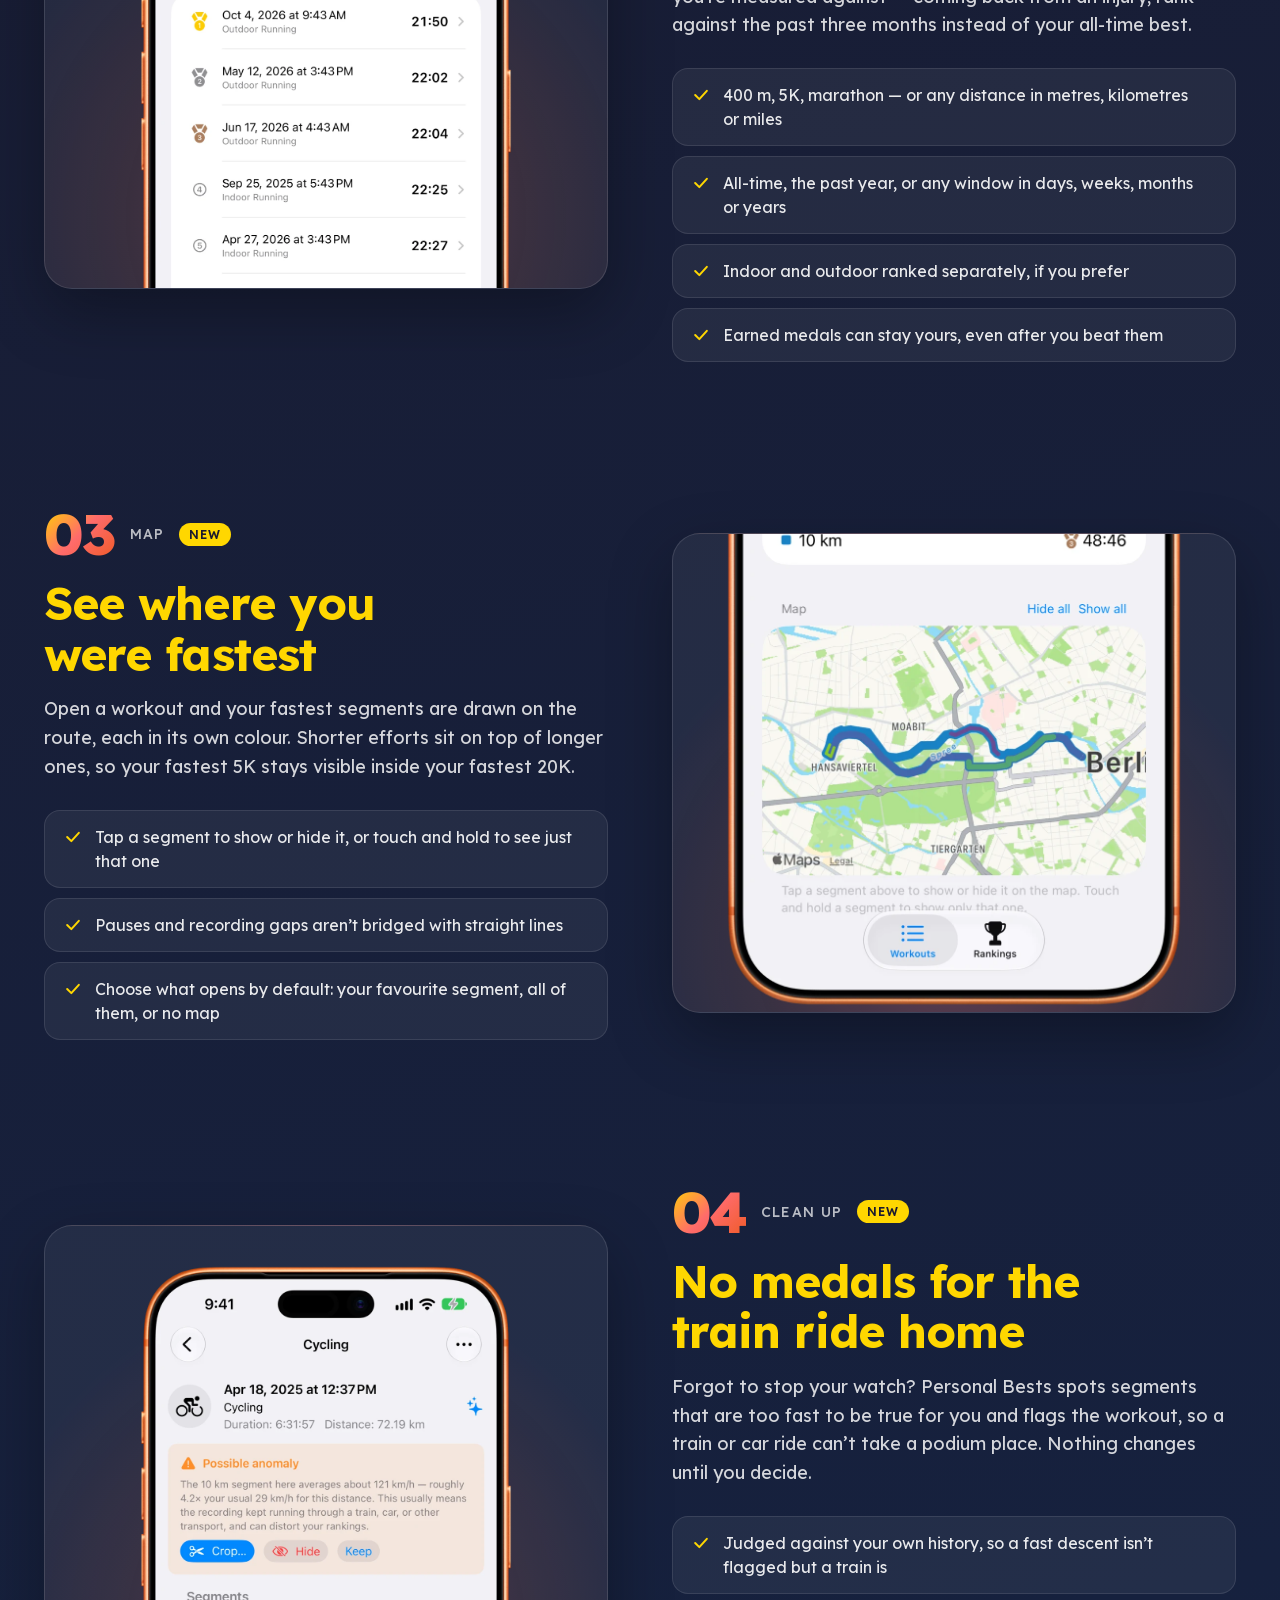
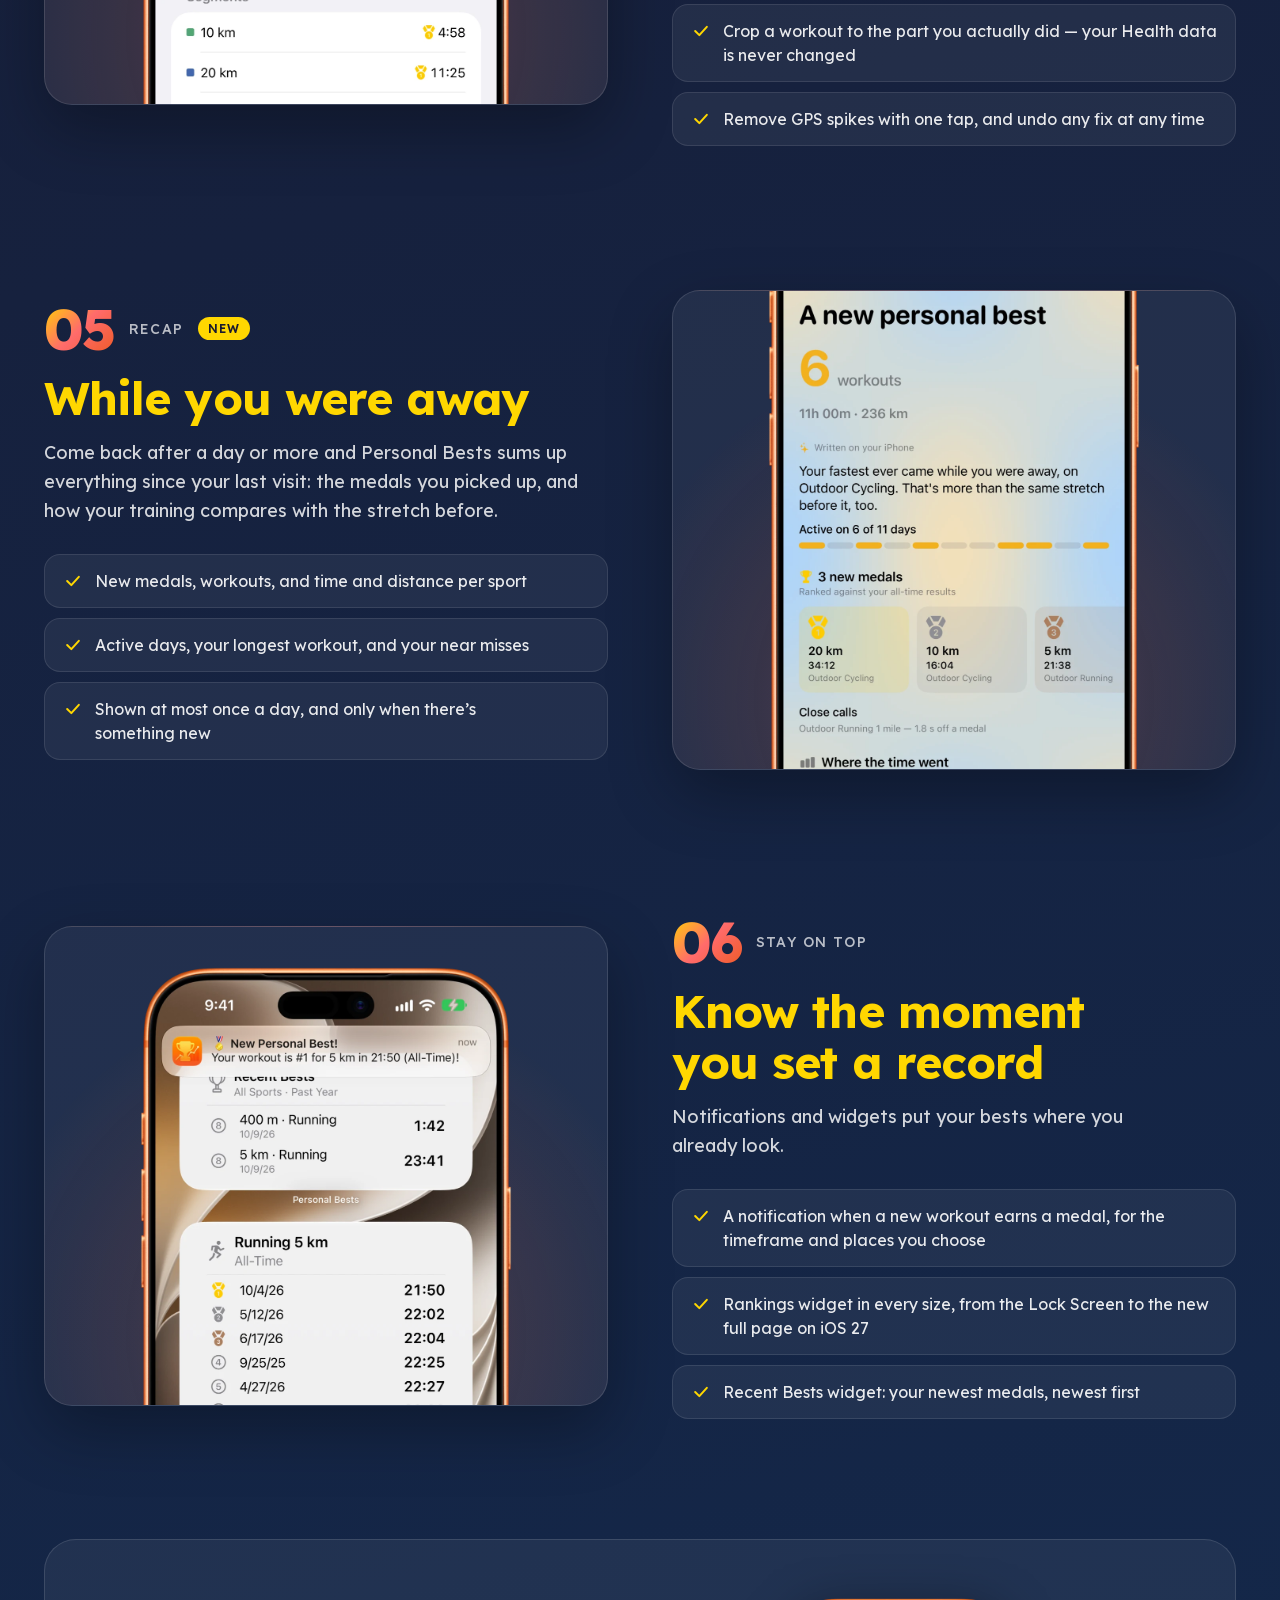
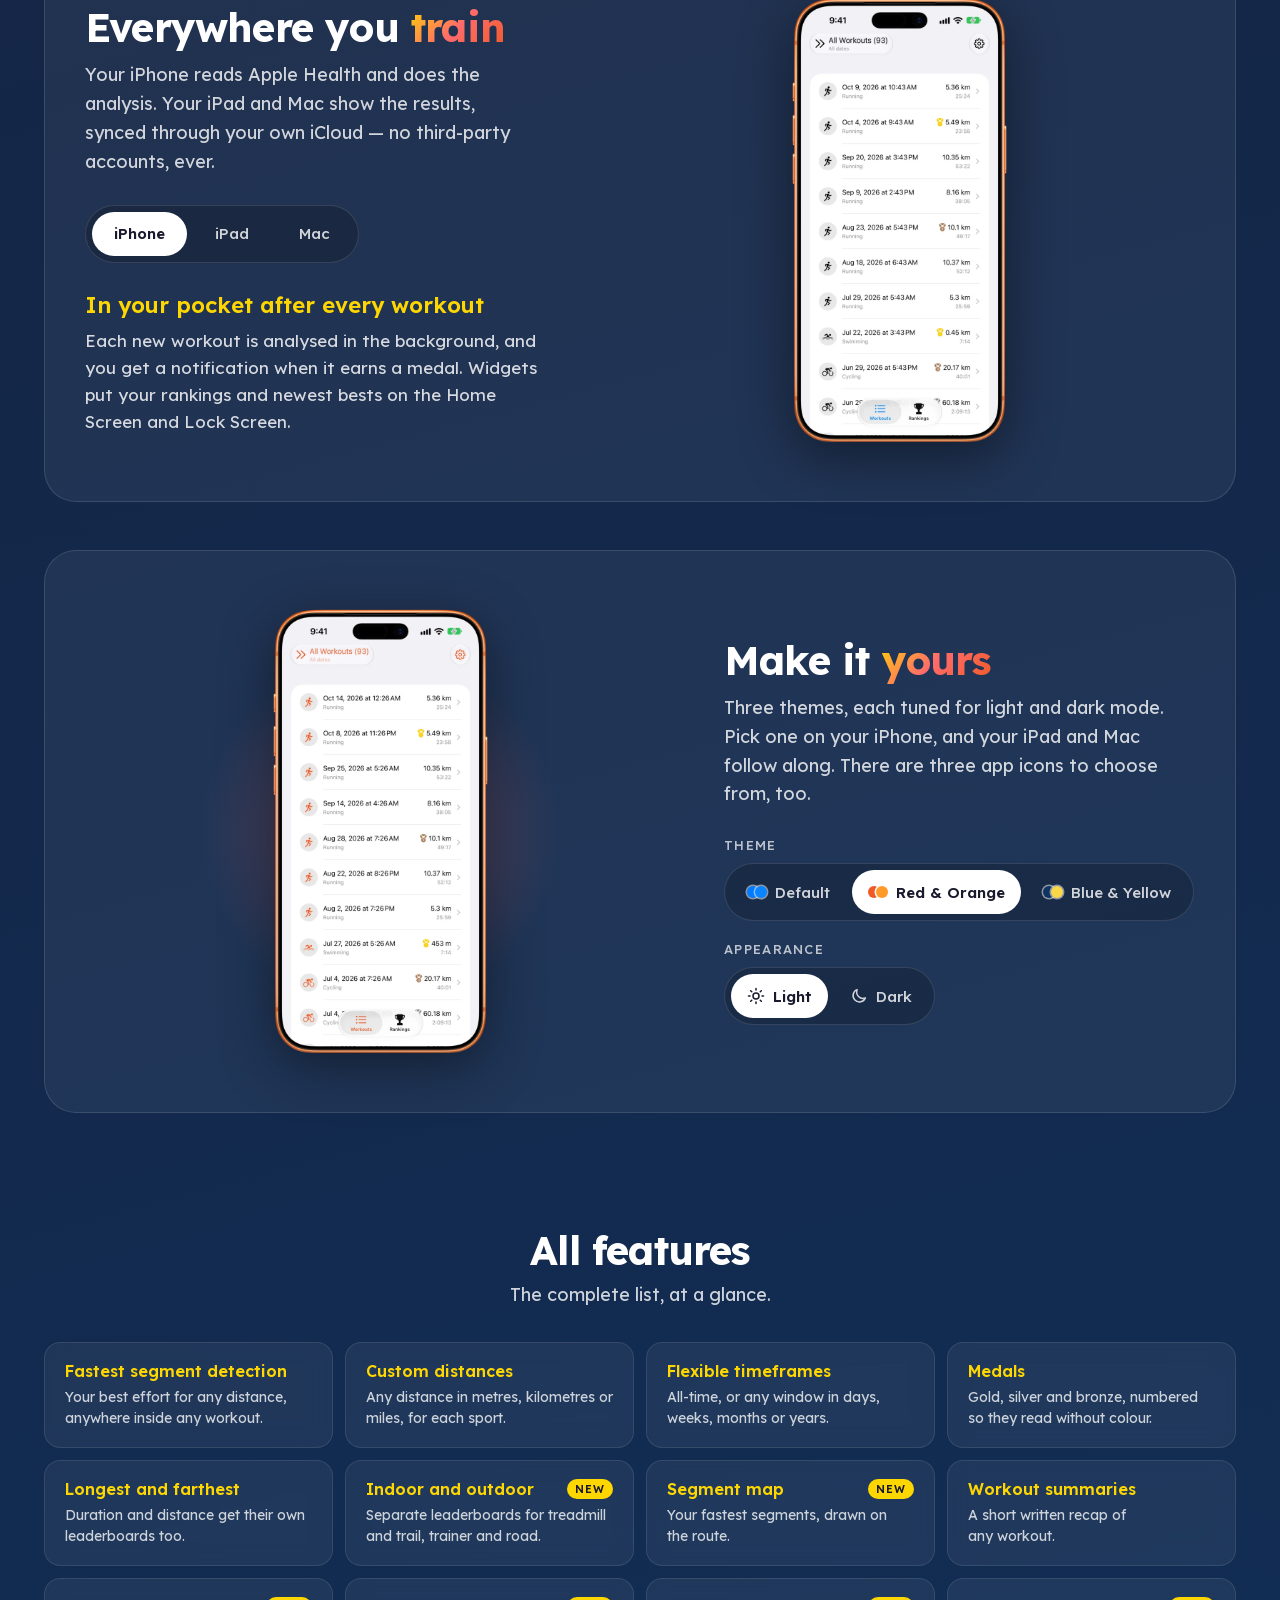
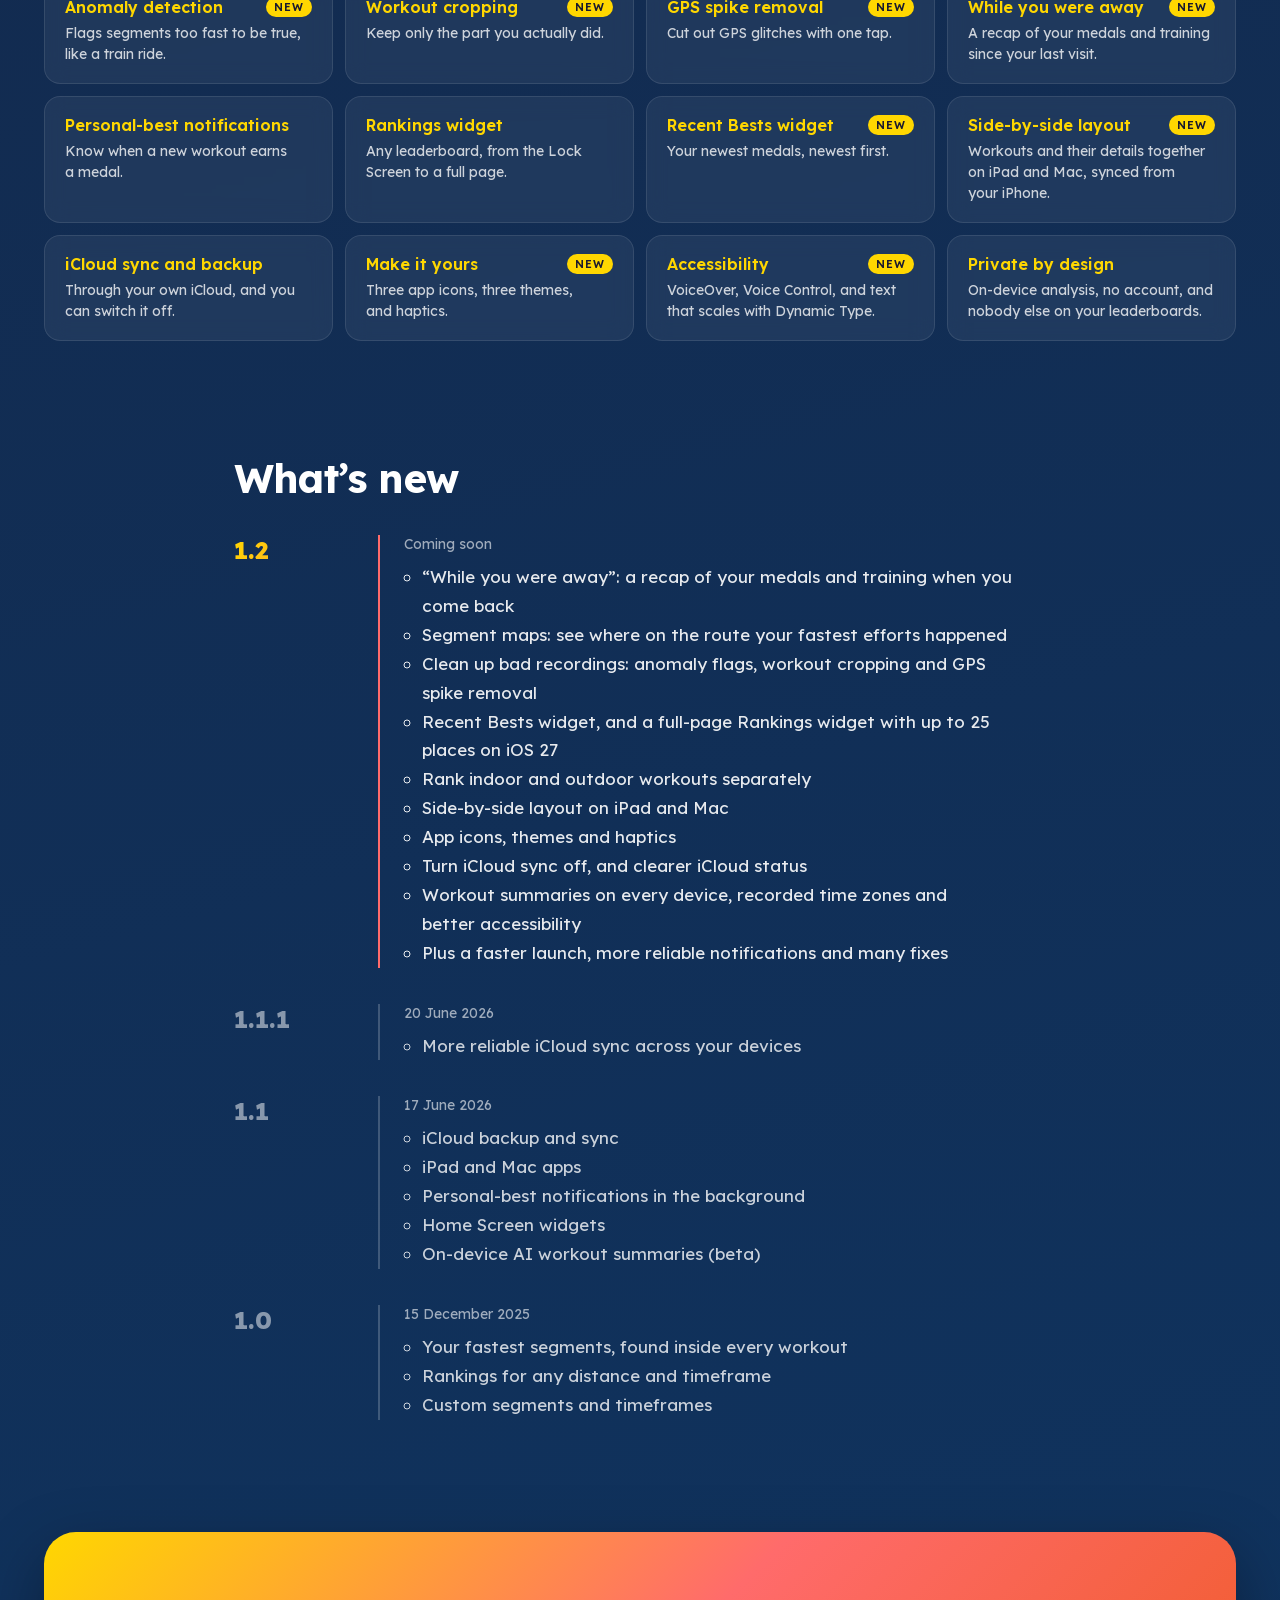
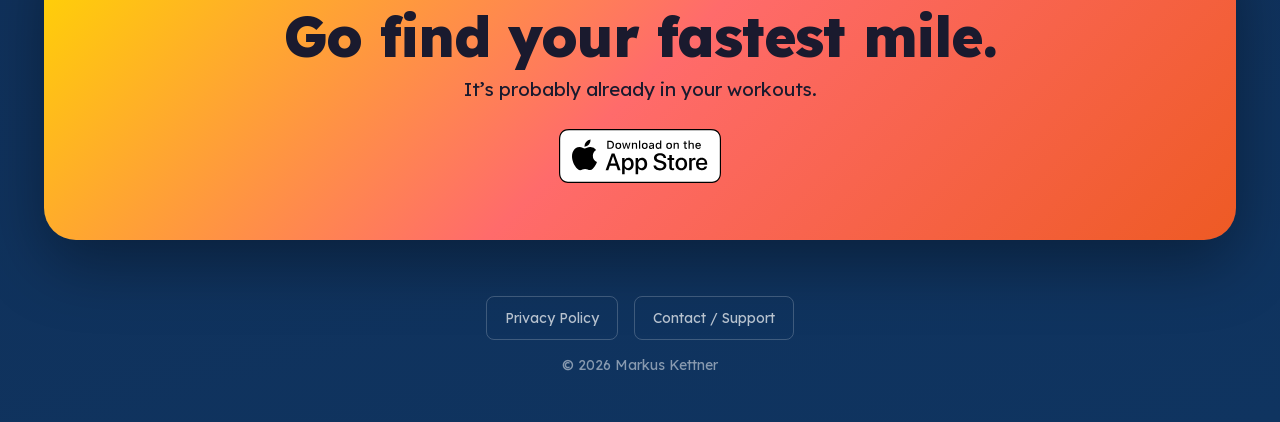
==== commit ee26390b: "Show the three themes in light and dark on the features page A "Make it yours" box under "Everywhere" ====
--- a/features.html
+++ b/features.html
@@ -39,9 +39,11 @@
             Personal Bests
         </a>
         <nav class="site-nav" aria-label="Main">
-            <a href="index.html">Overview</a>
-            <a href="features.html" aria-current="page">Features</a>
-            <a href="support.html">Support</a>
+            <div class="nav-pages">
+                <a href="index.html">Overview</a>
+                <a href="features.html" aria-current="page">Features</a>
+                <a href="support.html">Support</a>
+            </div>
             <a href="https://apps.apple.com/us/app/personal-bests/id6756506641" class="nav-cta" target="_blank" rel="noopener noreferrer">Get the app</a>
         </nav>
     </header>
@@ -59,6 +61,7 @@
                 <a href="#recap" class="pill">Recap</a>
                 <a href="#notify" class="pill">Stay on top</a>
                 <a href="#devices" class="pill">Devices</a>
+                <a href="#themes" class="pill">Themes</a>
                 <a href="#all" class="pill">All features</a>
             </nav>
         </section>
@@ -198,6 +201,42 @@
                     <div class="shot device-frame iphone framed" data-panel="iphone"><img src="screenshots/iphone-workouts-shadow.webp" alt="Personal Bests on iPhone: the workout list"></div>
                     <div class="shot device-frame ipad framed" data-panel="ipad" hidden><img src="screenshots/ipad-workouts-shadow.webp" alt="Personal Bests on iPad: the workout list beside a workout’s segments"></div>
                     <div class="shot device-frame mac framed" data-panel="mac" hidden><img src="screenshots/mac-workouts-shadow.webp" alt="Personal Bests on Mac: the workout list beside a workout’s segments"></div>
+                </div>
+            </div>
+        </section>
+
+        <section class="wrap devices themes" id="themes" data-theme="orange" aria-labelledby="themes-title">
+            <div class="devices-panel">
+                <div class="devices-copy">
+                    <h2 id="themes-title">Make it <span class="gradient-text">yours</span></h2>
+                    <p>Three themes, each tuned for light and dark mode. Pick one on your iPhone, and your iPad and Mac follow along. There are three app icons to choose from, too.</p>
+                    <div class="theme-pickers">
+                        <div>
+                            <span class="picker-label" id="theme-picker-label">Theme</span>
+                            <div class="segmented theme-choice" role="group" aria-labelledby="theme-picker-label">
+                                <button type="button" data-theme="system" aria-pressed="false"><span class="swatch" style="--sw-light: #007aff; --sw-dark: #0a84ff" aria-hidden="true"></span>Default</button>
+                                <button type="button" data-theme="orange" aria-pressed="true"><span class="swatch" style="--sw-light: #f25925; --sw-dark: #ff9a29" aria-hidden="true"></span>Red &amp; Orange</button>
+                                <button type="button" data-theme="blueyellow" aria-pressed="false"><span class="swatch" style="--sw-light: #0f3460; --sw-dark: #f8d748" aria-hidden="true"></span>Blue &amp; Yellow</button>
+                            </div>
+                        </div>
+                        <div>
+                            <span class="picker-label" id="appearance-picker-label">Appearance</span>
+                            <div class="segmented" role="group" aria-labelledby="appearance-picker-label">
+                                <button type="button" data-appearance="light" aria-pressed="true"><svg width="18" height="18" viewBox="0 0 24 24" fill="none" stroke="currentColor" stroke-width="2" stroke-linecap="round" aria-hidden="true"><circle cx="12" cy="12" r="4"/><path d="M12 2v2M12 20v2M4.93 4.93l1.41 1.41M17.66 17.66l1.41 1.41M2 12h2M20 12h2M4.93 19.07l1.41-1.41M17.66 6.34l1.41-1.41"/></svg>Light</button>
+                                <button type="button" data-appearance="dark" aria-pressed="false"><svg width="18" height="18" viewBox="0 0 24 24" fill="none" stroke="currentColor" stroke-width="2" stroke-linecap="round" stroke-linejoin="round" aria-hidden="true"><path d="M20.5 14.5A8.5 8.5 0 0 1 9.5 3.5a8.5 8.5 0 1 0 11 11z"/></svg>Dark</button>
+                            </div>
+                        </div>
+                    </div>
+                </div>
+                <div class="devices-visual">
+                    <div class="shot device-frame iphone framed theme-stack">
+                        <img src="screenshots/iphone-theme-orange-light-shadow.webp" data-theme="orange" data-appearance="light" class="is-active" alt="The workout list in the Red &amp; Orange theme, in light mode">
+                        <img src="screenshots/iphone-theme-orange-dark-shadow.webp" data-theme="orange" data-appearance="dark" loading="lazy" aria-hidden="true" alt="The workout list in the Red &amp; Orange theme, in dark mode">
+                        <img src="screenshots/iphone-theme-system-light-shadow.webp" data-theme="system" data-appearance="light" loading="lazy" aria-hidden="true" alt="The workout list in the Default theme, in light mode">
+                        <img src="screenshots/iphone-theme-system-dark-shadow.webp" data-theme="system" data-appearance="dark" loading="lazy" aria-hidden="true" alt="The workout list in the Default theme, in dark mode">
+                        <img src="screenshots/iphone-theme-blueyellow-light-shadow.webp" data-theme="blueyellow" data-appearance="light" loading="lazy" aria-hidden="true" alt="The workout list in the Blue &amp; Yellow theme, in light mode">
+                        <img src="screenshots/iphone-theme-blueyellow-dark-shadow.webp" data-theme="blueyellow" data-appearance="dark" loading="lazy" aria-hidden="true" alt="The workout list in the Blue &amp; Yellow theme, in dark mode">
+                    </div>
                 </div>
             </div>
         </section>
@@ -376,6 +415,42 @@
                 });
             });
         })();
+
+        // Themes matrix: two independent pickers, theme and appearance. Each changes only its own
+        // axis; the phone shows the one screenshot that matches both. Starts in the visitor's
+        // own appearance.
+        (function () {
+            var section = document.getElementById('themes');
+            var images = section.querySelectorAll('.theme-stack img');
+            var state = {
+                theme: section.getAttribute('data-theme'),
+                appearance: window.matchMedia('(prefers-color-scheme: dark)').matches ? 'dark' : 'light'
+            };
+            function render() {
+                section.setAttribute('data-theme', state.theme);
+                ['theme', 'appearance'].forEach(function (axis) {
+                    section.querySelectorAll('button[data-' + axis + ']').forEach(function (b) {
+                        b.setAttribute('aria-pressed', String(b.getAttribute('data-' + axis) === state[axis]));
+                    });
+                });
+                images.forEach(function (img) {
+                    var active = img.getAttribute('data-theme') === state.theme &&
+                        img.getAttribute('data-appearance') === state.appearance;
+                    img.classList.toggle('is-active', active);
+                    if (active) { img.removeAttribute('aria-hidden'); img.loading = 'eager'; }
+                    else { img.setAttribute('aria-hidden', 'true'); }
+                });
+            }
+            ['theme', 'appearance'].forEach(function (axis) {
+                section.querySelectorAll('button[data-' + axis + ']').forEach(function (btn) {
+                    btn.addEventListener('click', function () {
+                        state[axis] = btn.getAttribute('data-' + axis);
+                        render();
+                    });
+                });
+            });
+            render();
+        })();
     </script>
 </body>
 
--- a/styles.css
+++ b/styles.css
@@ -82,6 +82,7 @@
 .site-nav a { color: var(--text-3); text-decoration: none; padding: 12px 14px; border-radius: 50px; border: 1px solid transparent; }
 .site-nav a:hover { color: var(--text); }
 .site-nav a[aria-current="page"] { color: var(--text); background: var(--glass-strong); border-color: var(--line-strong); }
+.nav-pages { display: contents; }
 .site-nav .nav-cta { margin-left: 8px; color: var(--navy-1); background: #ffffff; font-weight: 600; padding: 12px 20px; }
 .site-nav .nav-cta:hover { color: var(--navy-1); opacity: 0.9; }
 
@@ -215,7 +216,8 @@
 .see-all p { font-size: 20px; line-height: 1.6; color: rgba(255, 255, 255, 0.8); margin-bottom: 24px; }
 
 /* ---------- Device switcher ---------- */
-.devices { margin-top: 48px; scroll-margin-top: 16px; }
+/* overflow-x: as on .hero, the phone's baked-in shadow would otherwise widen narrow pages. */
+.devices { margin-top: 48px; scroll-margin-top: 16px; overflow-x: clip; }
 .devices-panel {
     border-radius: 32px; background: var(--glass); border: 1px solid rgba(255, 255, 255, 0.12);
     padding: 56px 40px; display: flex; flex-wrap: wrap; gap: 48px; align-items: center;
@@ -237,6 +239,38 @@
 .device-frame.iphone { width: 220px; height: 450px; border-radius: 36px; }
 .device-frame.ipad { width: 440px; height: 320px; border-radius: 28px; }
 .device-frame.mac { width: 520px; height: 330px; border-radius: 14px; }
+
+/* ---------- Themes matrix ---------- */
+/* The devices box's sibling, mirrored: phone on the left. Two independent pickers (theme,
+   appearance) pick one of six stacked screenshots, which crossfade in place. */
+.themes { --theme-glow: rgba(255, 107, 107, 0.32); }
+.themes[data-theme="system"] { --theme-glow: rgba(10, 132, 255, 0.32); }
+.themes[data-theme="blueyellow"] { --theme-glow: rgba(248, 215, 72, 0.26); }
+.themes .devices-panel { flex-direction: row-reverse; }
+.theme-pickers { display: flex; flex-direction: column; gap: 20px; }
+.picker-label { display: block; margin-bottom: 10px; font-size: 13px; font-weight: 500; color: var(--text-3); text-transform: uppercase; letter-spacing: 0.1em; }
+.themes .segmented button { display: inline-flex; align-items: center; gap: 8px; padding: 10px 16px; }
+.themes .segmented svg { flex: none; }
+/* The theme's light and dark colour as two overlapping dots, like the app's own picker. */
+.swatch { flex: none; position: relative; width: 20px; height: 12px; }
+.swatch::before, .swatch::after {
+    content: ''; position: absolute; top: 0; width: 12px; height: 12px; border-radius: 50%;
+    box-shadow: 0 0 0 1.5px rgba(255, 255, 255, 0.5);
+}
+.swatch::before { left: 0; background: var(--sw-light); }
+.swatch::after { left: 8px; background: var(--sw-dark); }
+.segmented button[aria-pressed="true"] .swatch::before,
+.segmented button[aria-pressed="true"] .swatch::after { box-shadow: 0 0 0 1.5px #ffffff; }
+.themes .devices-visual { position: relative; }
+.themes .devices-visual::before {
+    content: ''; position: absolute; width: 360px; height: 360px; max-width: 100%;
+    top: 50%; left: 50%; transform: translate(-50%, -50%);
+    /* closest-side: fully faded at the box's edge even when max-width squeezes it on phones. */
+    background: radial-gradient(circle closest-side, var(--theme-glow) 0%, rgba(15, 52, 96, 0) 100%);
+}
+.theme-stack { display: grid; position: relative; }
+.theme-stack img { grid-area: 1 / 1; opacity: 0; transition: opacity 0.3s ease; }
+.theme-stack img.is-active { opacity: 1; }
 [hidden] { display: none !important; }
 
 /* ---------- All features grid ---------- */
@@ -305,6 +339,16 @@
 .site-footer .copyright { flex-basis: 100%; text-align: center; }
 
 @media (max-width: 600px) {
+    /* The four nav items don't fit one phone-width line, and wrapping left "Get the app" alone
+       on a second row. Instead the CTA joins the brand, and the three page links get the row
+       below to themselves, in equal thirds. Sizes ease down so it all still fits at 320px. */
+    .site-header { display: grid; grid-template-columns: 1fr auto; gap: 14px 12px; padding-bottom: 8px; }
+    .brand { font-size: clamp(16px, 4.8vw, 18px); }
+    .site-nav { display: contents; font-size: clamp(14px, 4vw, 15px); }
+    .site-nav .nav-cta { grid-area: 1 / 2; margin-left: 0; padding: 12px clamp(14px, 4.5vw, 20px); white-space: nowrap; }
+    .nav-pages { grid-area: 2 / 1 / 3 / -1; display: grid; grid-template-columns: repeat(3, minmax(0, 1fr)); gap: 4px; }
+    .nav-pages a { justify-self: center; padding: 10px clamp(8px, 3vw, 14px); white-space: nowrap; }
+
     /* Below ~375px the desktop minimums leave a single word on its own line
        ("Your", "for"); scaling with the viewport keeps the phone line breaks down to 320px. */
     .hero h1 { font-size: clamp(40px, 12.8vw, 48px); }
@@ -314,6 +358,18 @@
     .spot .shot { height: 360px; }
     .spot .shot.peek { --w-max: 80%; }
     .devices-panel { padding: 32px 20px; }
+    /* Three themes don't fit one phone-width row; a stacked list reads better than a pill
+       that wraps one button onto a line of its own. */
+    .segmented.theme-choice { display: flex; flex-direction: column; align-items: stretch; border-radius: 28px; }
+    /* Phone between the copy and the pickers, so a tap changes something still on screen. */
+    .themes .devices-panel { flex-direction: column; align-items: stretch; gap: 0; }
+    .themes .devices-copy { display: contents; }
+    .themes .devices-visual { order: 1; flex: none; min-height: 0; margin-bottom: 28px; }
+    .themes .theme-pickers { order: 2; gap: 12px; }
+    .themes .device-frame.iphone { width: 170px; }
+    /* The swatches and sun/moon say it; screen readers still get the labels. */
+    .themes .picker-label { position: absolute; width: 1px; height: 1px; overflow: hidden; clip-path: inset(50%); white-space: nowrap; }
+    .segmented.theme-choice button { min-height: 44px; padding-top: 8px; padding-bottom: 8px; }
     .prose-card { padding: 24px 20px; border-radius: 20px; }
     .text-header h1 { font-size: clamp(32px, 9.6vw, 40px); }
     .phone { width: 260px; height: 540px; }
@@ -321,5 +377,5 @@
 
 @media (prefers-reduced-motion: reduce) {
     html { scroll-behavior: auto; }
-    .btn, .app-store-badge { transition: none; }
-}
+    .btn, .app-store-badge, .theme-stack img { transition: none; }
+}
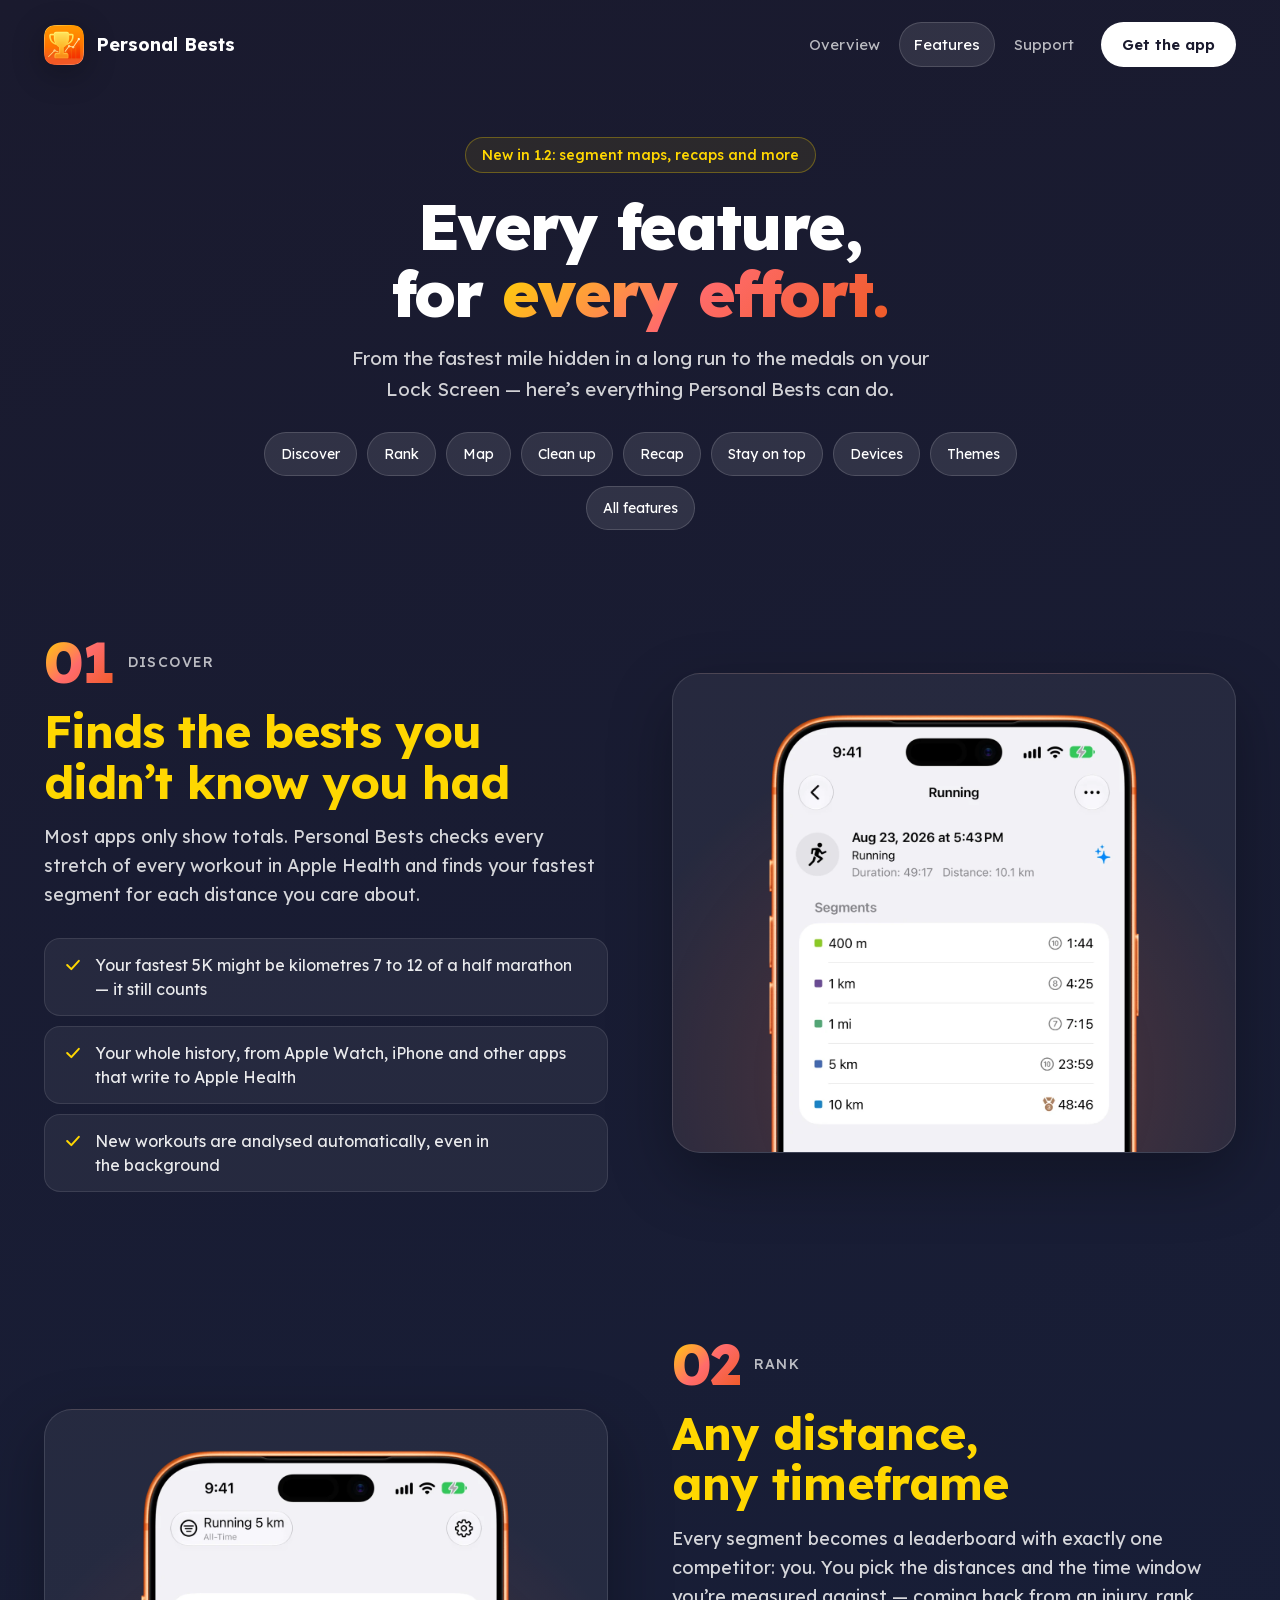
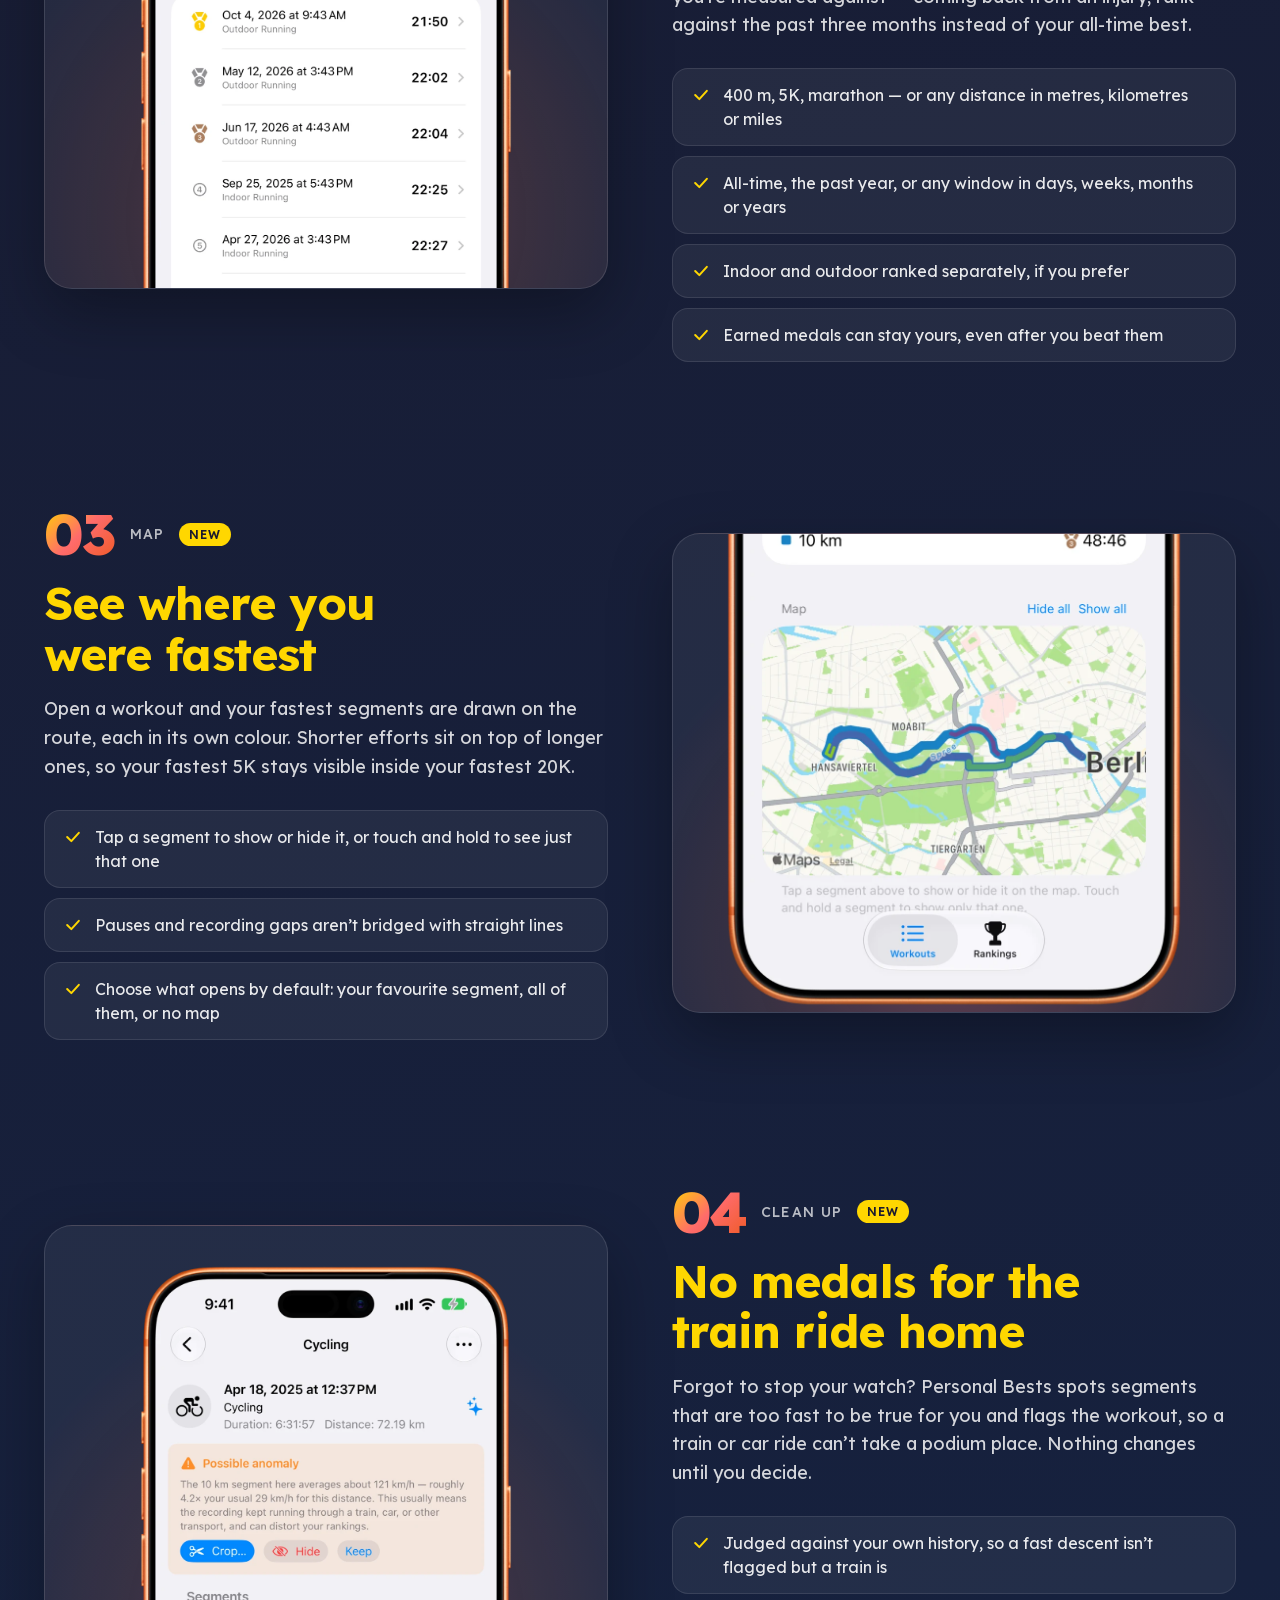
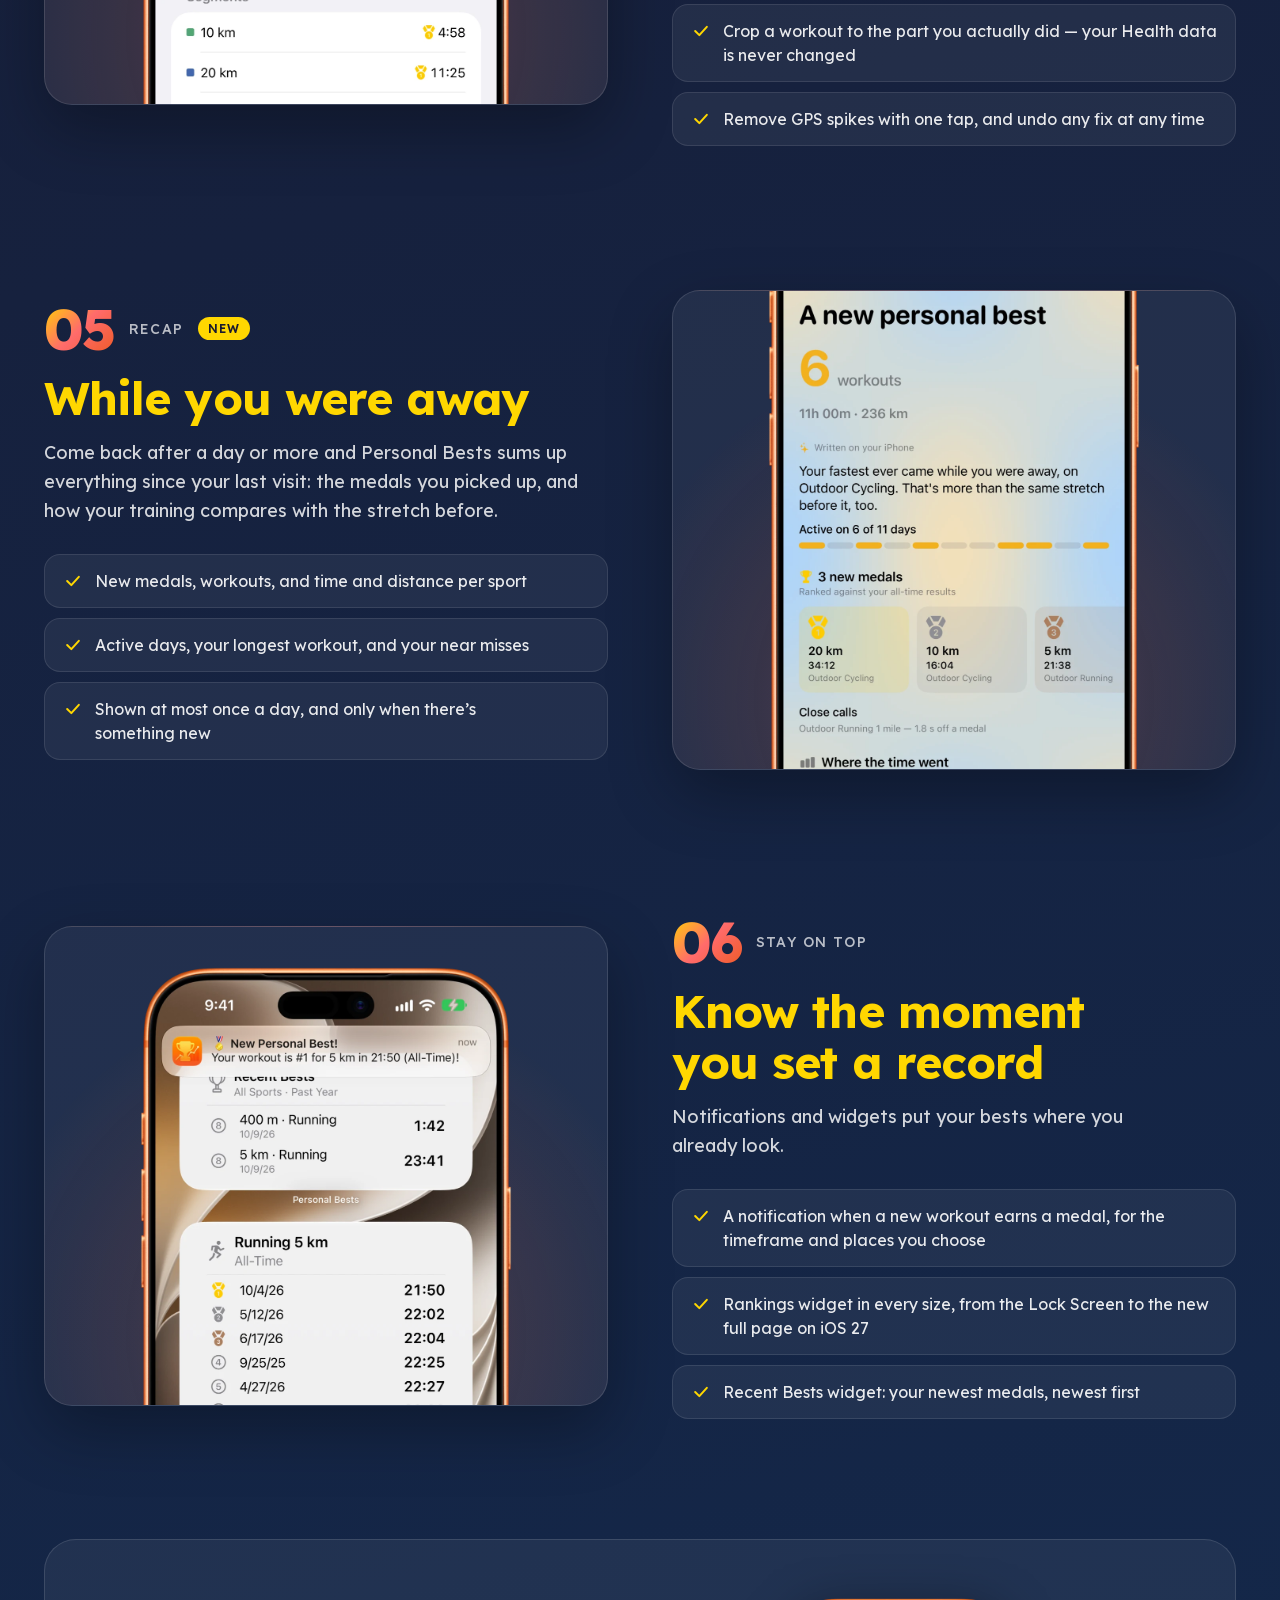
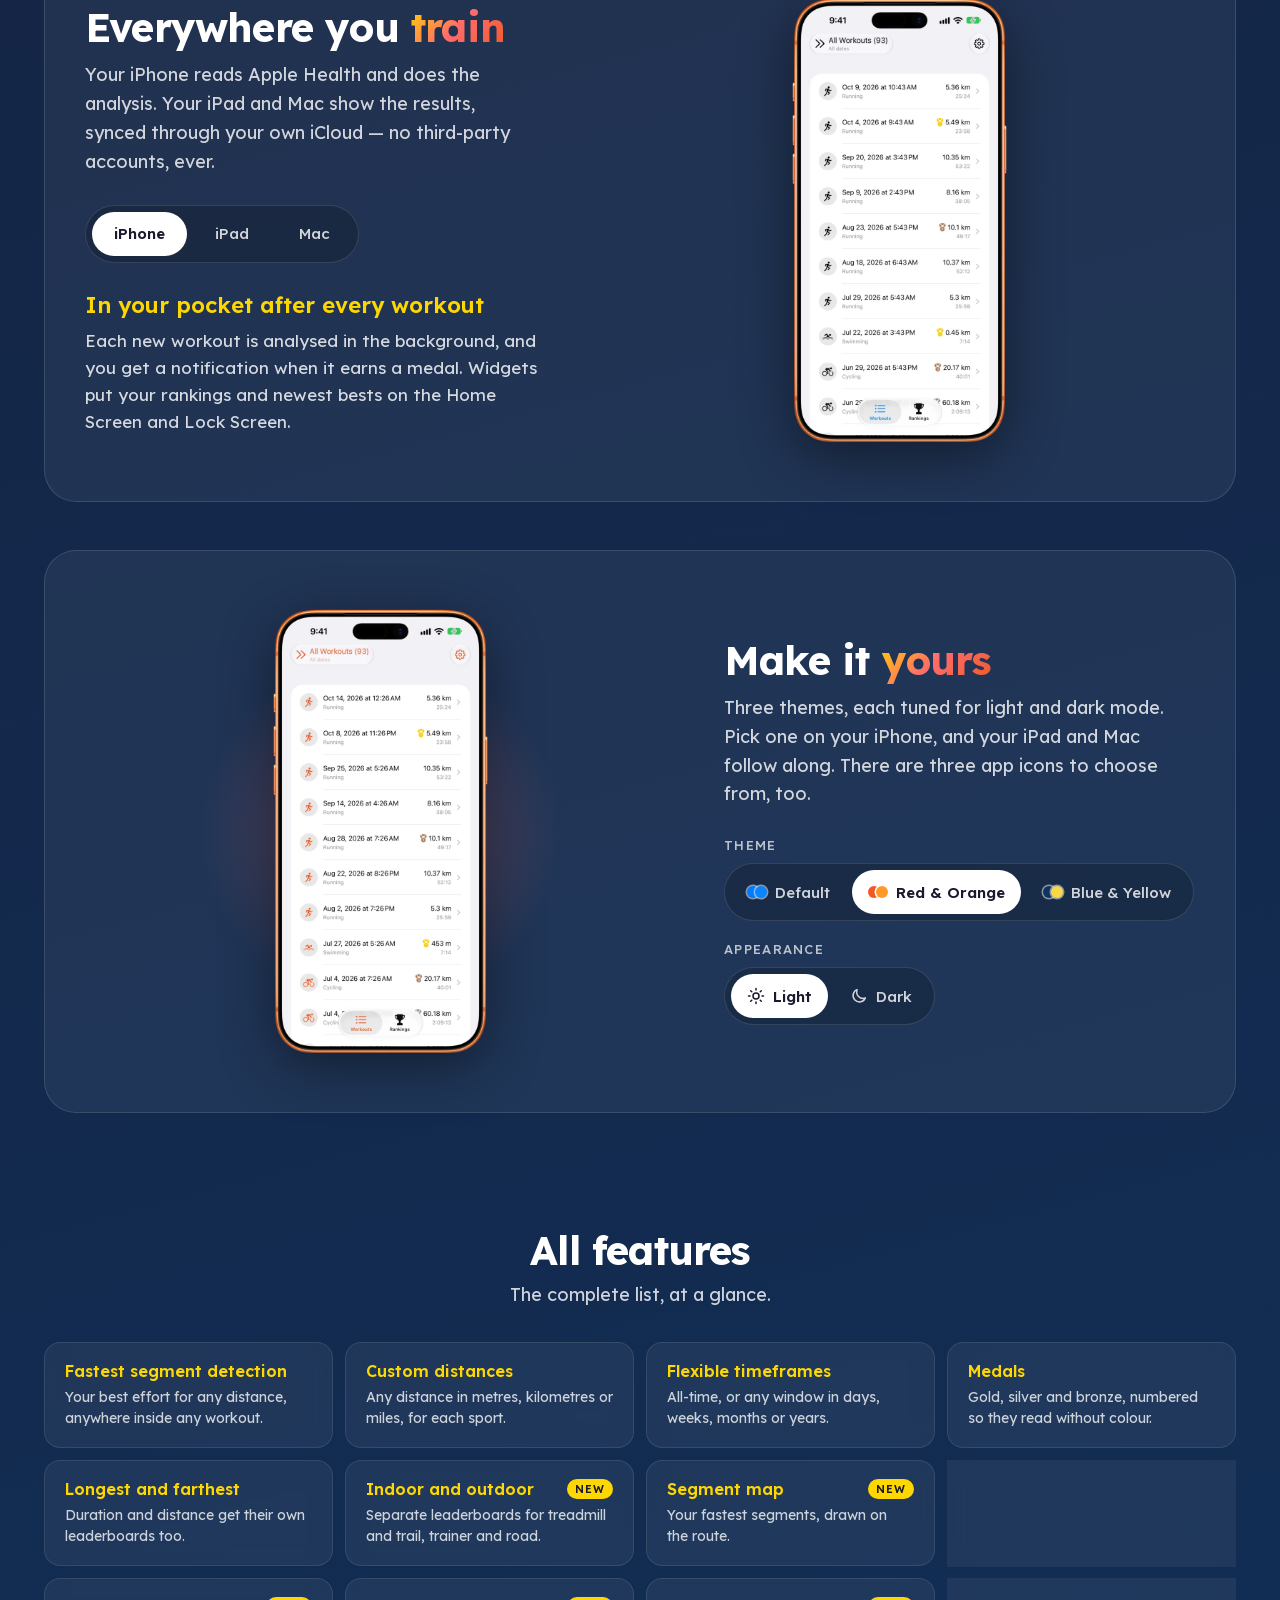
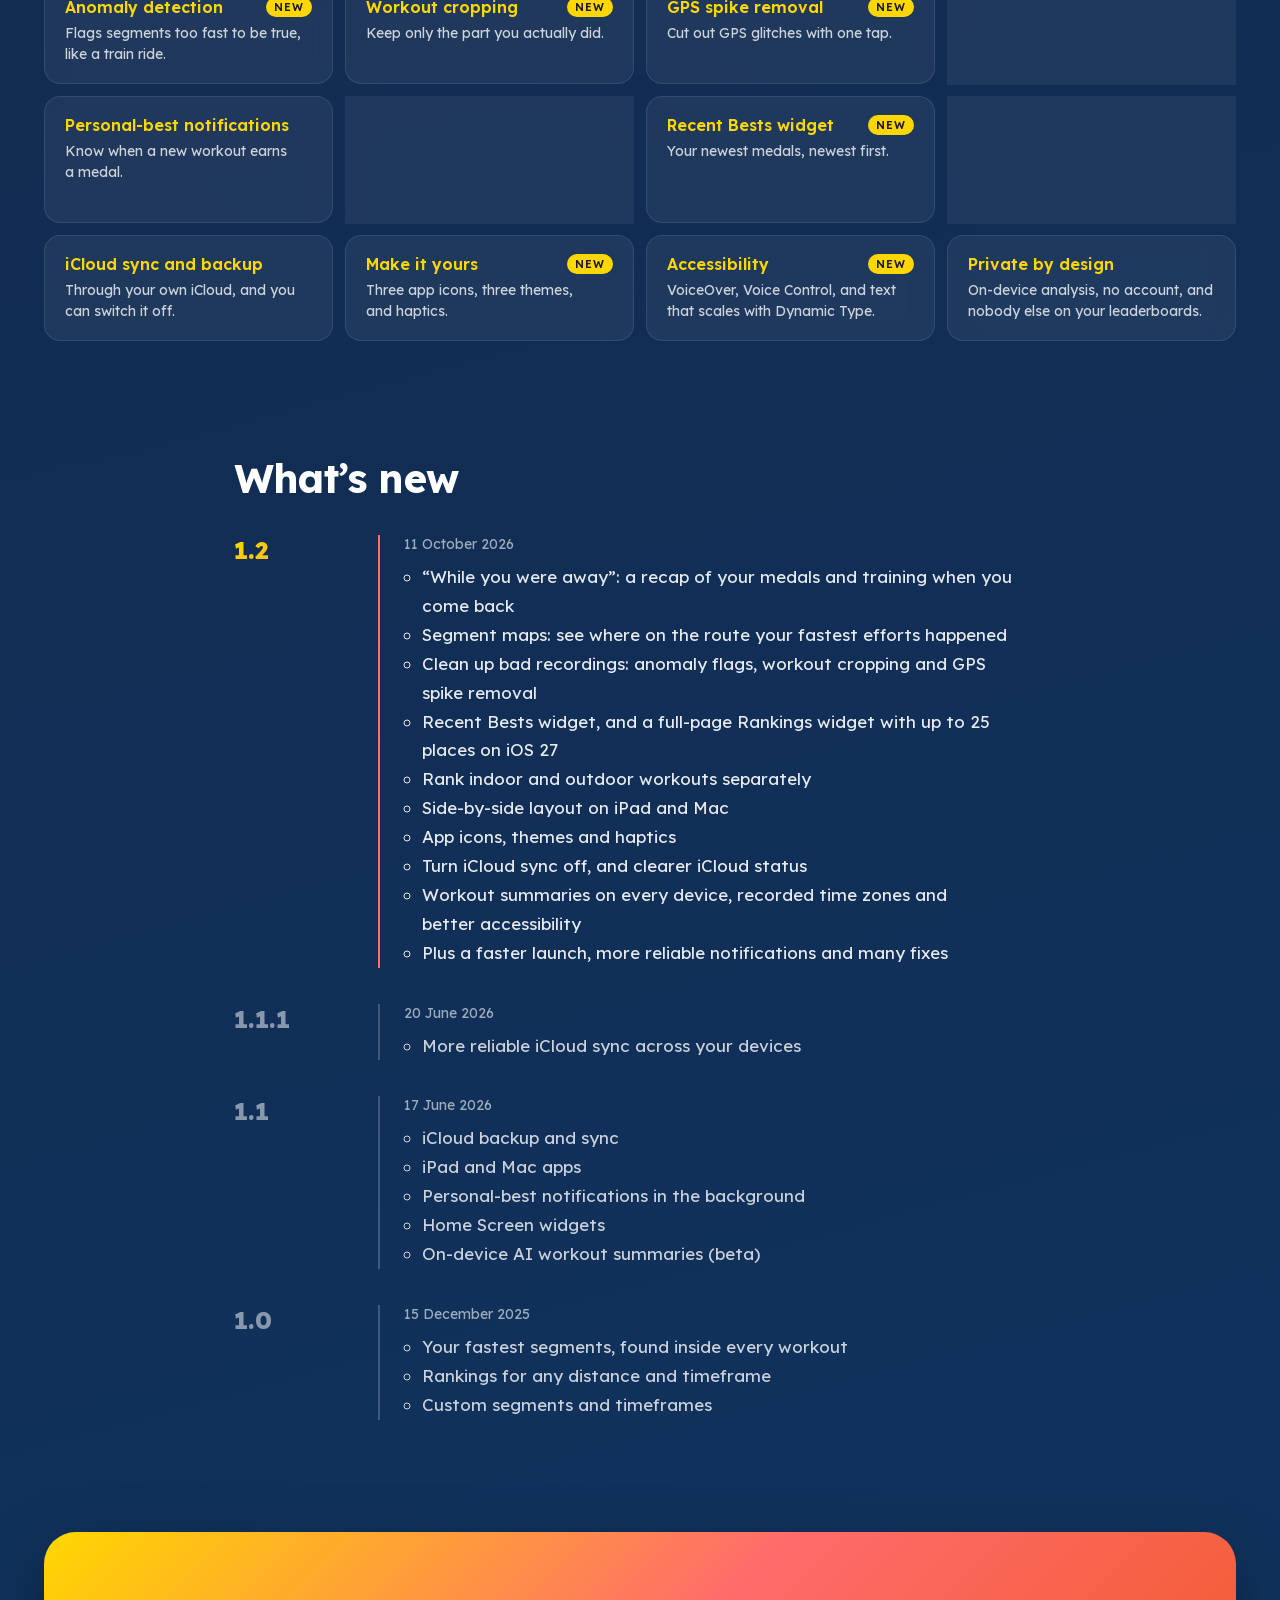
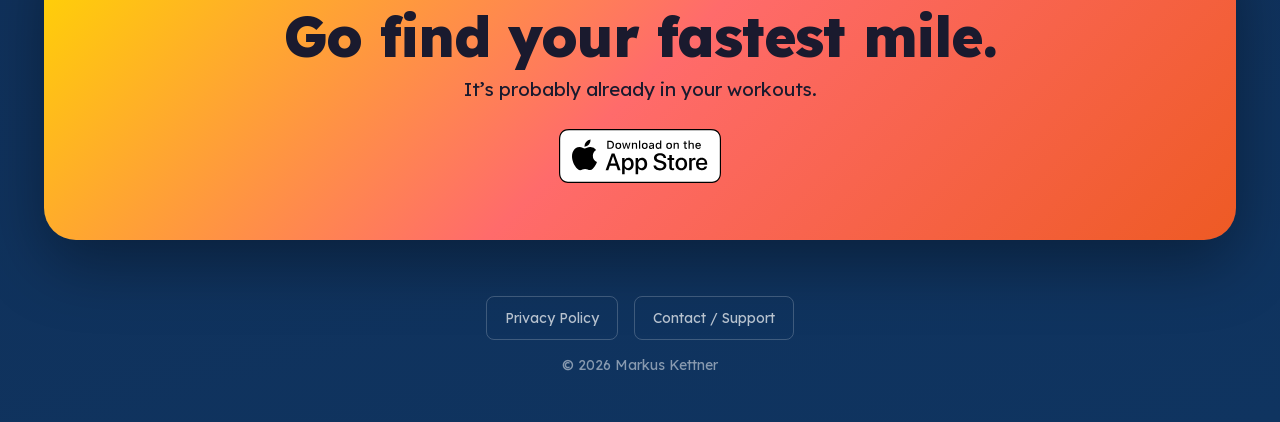
==== commit 4e9d1a78: "Date the 1.2 release Co-Authored-By: Claude Opus 5.5 <noreply@anthropic.com>" ====
--- a/features.html
+++ b/features.html
@@ -334,7 +334,7 @@
                 <li class="release current">
                     <div class="release-version gradient-text">1.2</div>
                     <div class="release-body">
-                        <div class="release-date">Coming soon</div>
+                        <div class="release-date">11 October 2026</div>
                         <ul>
                             <li>“While you were away”: a recap of your medals and training when you come back</li>
                             <li>Segment maps: see where on the route your fastest efforts happened</li>
